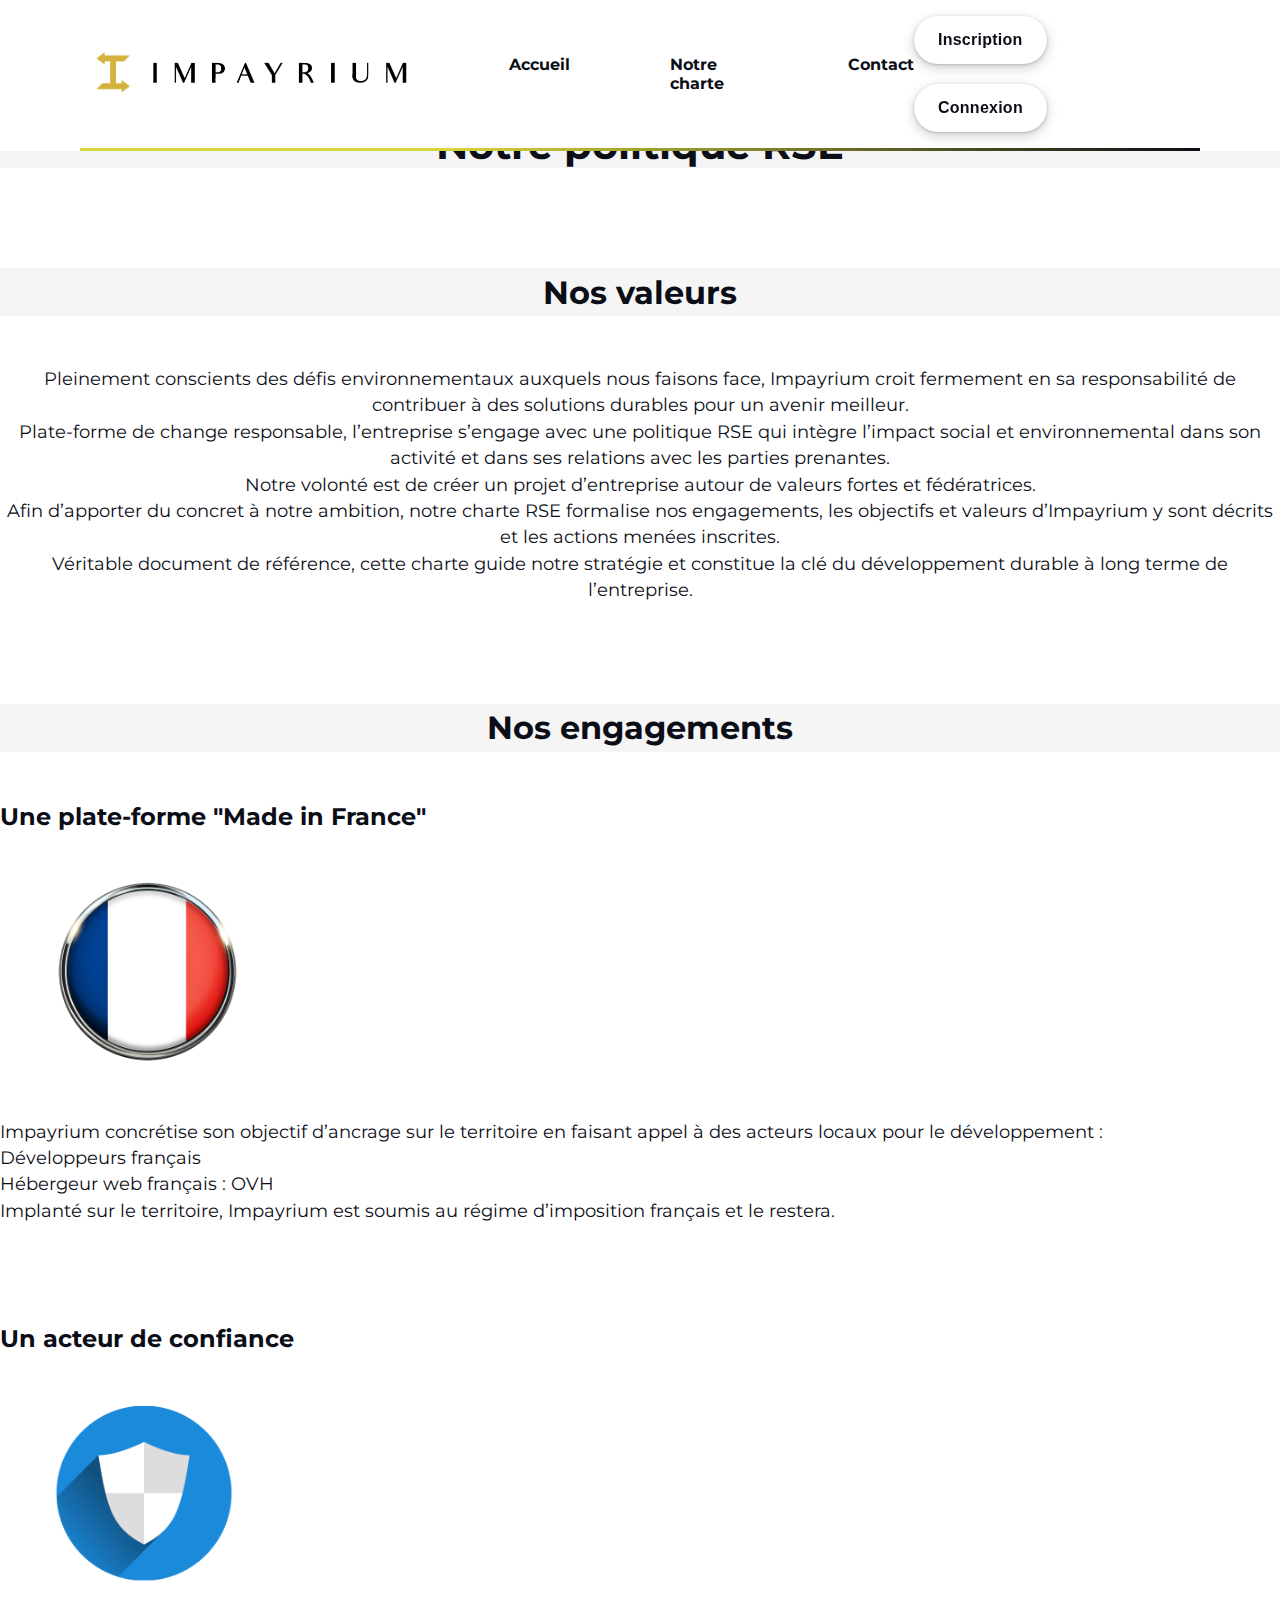
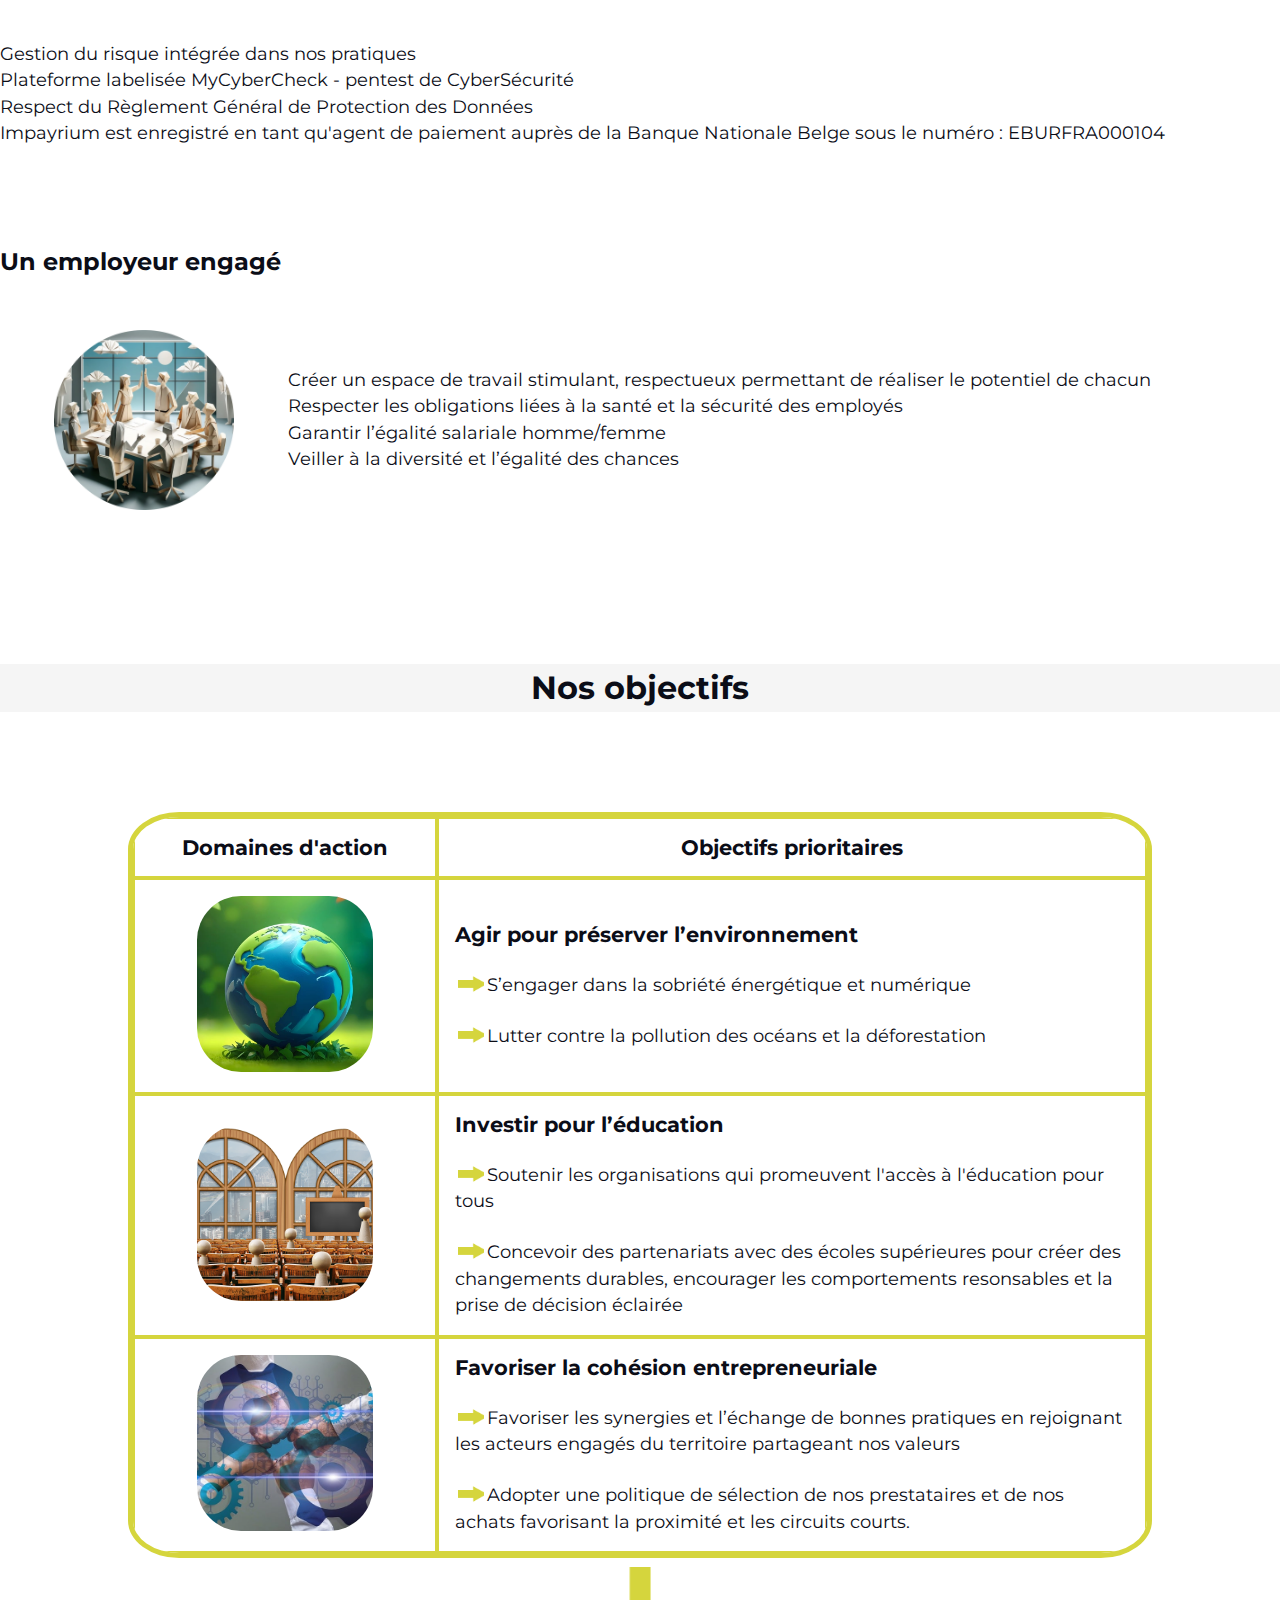
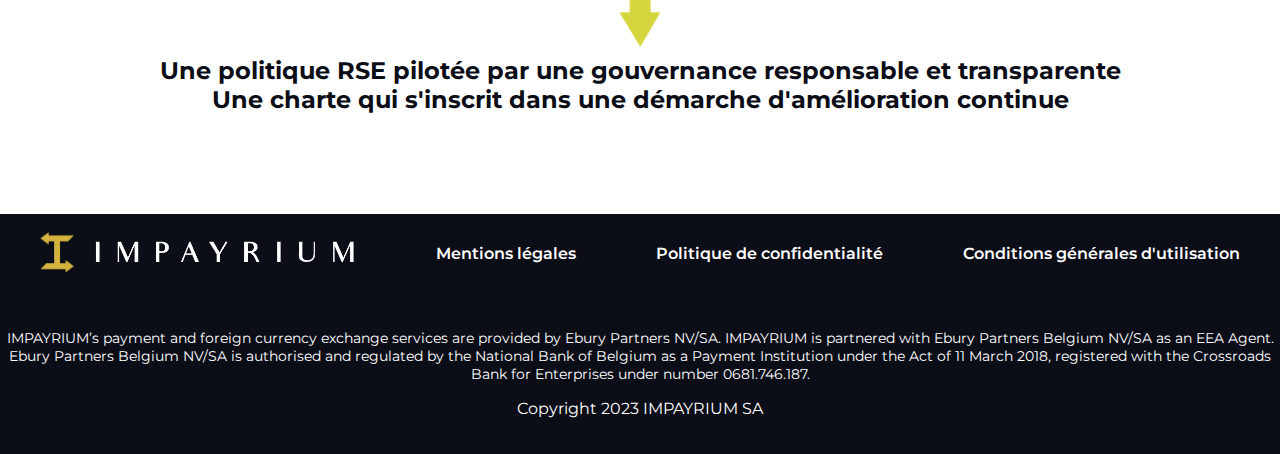
==== charte.html @ b0b0d682 "finalisation charte.html. tests de validité ajoutés sur le formulaire de contact" ====
<!DOCTYPE html>
<html lang="fr">
<head>
    <meta charset="UTF-8">
    <meta name="viewport" content="width=device-width, initial-scale=1.0">
    <title>Charte Impayrium</title>
    <meta name="description" content="Impayrium est une plateforme de transferts internationaux">
    <link rel="preconnect" href="https://fonts.googleapis.com">
    <link rel="preconnect" href="https://fonts.gstatic.com" crossorigin>
    <link href="https://fonts.googleapis.com/css2?family=Montserrat:ital,wght@0,100..900;1,100..900&display=swap" rel="stylesheet">
    <link rel="preconnect" href="https://fonts.googleapis.com">
    <link rel="preconnect" href="https://fonts.gstatic.com" crossorigin>
    <link href="https://fonts.googleapis.com/css2?family=Libre+Bodoni:ital,wght@0,400..700;1,400..700&display=swap" rel="stylesheet">
    <link rel="stylesheet" href="style.css">
    <script src="script.js" defer></script>
    <script src="infos.js" defer></script>
</head>
<body>
    <header id="accueil">
        <nav class="navbar">
            <div class="navbar-container">
                <div class="group-logo">
                    <div>
                        <img class="logo" src="images/logo.png" alt="logo Impayrium">
                    </div>
                    <div>
                        <img class="brand-name" src="images/nameImpayrium.png" alt="Impayrium">
                    </div>
                </div>
                <div class="menu" id="menu">
                    <ul> <!--liste des liens du menu-->
                        <li><a href="index.html#accueil">Accueil</a></li>
                        <li><a href="charte.html">Notre charte</a>
                        <li><a href="index.html#contact">Contact</a>
                    </ul>
                </div>
                <div class="burger" id="burger"> <!-- Menu burger pour les petits écrans -->
                    <span></span>
                    <span></span>
                    <span></span>
                </div>
                <div class="cta row">
                    <div>
                        <a href="index.html#contact" class="btn" id="inscription">Inscription</a>
                    </div>
                    <div>
                        <button type="submit" class="btn" id="connexion">Connexion</button>
                    </div>
                </div>
            </div>
        </nav>
    </header>
    <section id="Politique_RSE">
        <div class="container mt-100">
            <div class="text-center bckg-titres">
                <h1 >Notre politique RSE</h1>
            </div>
            <h2 class="bckg-titres mt-100">Nos valeurs</h2>
            <p class="mt-50 text-center"> Pleinement conscients des défis environnementaux auxquels nous faisons face, Impayrium croit fermement en sa responsabilité de contribuer à des solutions durables pour un avenir meilleur. 
                <br>Plate-forme de change responsable, l’entreprise s’engage avec une politique RSE qui intègre l’impact social et environnemental dans son activité et dans ses relations avec les parties prenantes. 
                <br>Notre volonté est de créer un projet d’entreprise autour de valeurs fortes et fédératrices. 
                <br>Afin d’apporter du concret à notre ambition, notre charte RSE formalise nos engagements, les objectifs et valeurs d’Impayrium y sont décrits et les actions menées inscrites. 
                <br>Véritable document de référence, cette charte guide notre stratégie et constitue la clé du développement durable à long terme de l’entreprise.
                </p>
            <div class="mt-100">
                <h2 class="bckg-titres">Nos engagements</h2>
                <h3 class="mt-50">Une plate-forme "Made in France" </h3>
                <div class="row charte-align">
                    <img src="images/france-1524418_1280.png" alt="Drapeau français dans un cercle argenté" class="drapeau">
                    <p>Impayrium concrétise son objectif d’ancrage sur le territoire en faisant appel à des acteurs locaux pour le développement : <br>Développeurs français <br>Hébergeur web français : OVH
                        <br>Implanté sur le territoire, Impayrium est soumis au régime d’imposition français et le restera.</p>
                </div>
            </div>
            <div class="mt-100">
                <h3>Un acteur de confiance</h3>
                <div class="row charte-align">
                    <img src="images/bouclier.png" alt="Bouclier gris sur fond bleu" class="drapeau">
                    <p>Gestion du risque intégrée dans nos pratiques
                    <br>Plateforme labelisée MyCyberCheck - pentest de CyberSécurité
                    <br>Respect du Règlement Général de Protection des Données
                    <br>Impayrium est enregistré en tant qu'agent de paiement auprès de la Banque Nationale Belge sous le numéro : EBURFRA000104
                    </p>
                </div> 
            </div>
            <div class="mt-100">
                <h3>Un employeur engagé</h3>
                <div class="row charte-align">
                    <img src="images/reunion.png" alt="Un groupe d'employés autour d'une table de réunion" class="drapeau">
                    <p>Créer un espace de travail stimulant, respectueux permettant de réaliser le potentiel de chacun
                        <br>Respecter les obligations liées à la santé et la sécurité des employés 
                        <br>Garantir l’égalité salariale homme/femme
                        <br>Veiller à la diversité et l’égalité des chances
                    </p>
                </div>
            </div>
            <div class="bckg-titres mt-100">
                <h2>Nos objectifs</h2>
            </div>
            <table class="mt-100">
                <thead>
                    <tr>
                        <th class="table-titre">Domaines d'action</th>
                        <th class="table-titre">Objectifs prioritaires</th>
                    </tr>
                </thead>
            <tbody>
                <tr>
                    <th scope="row"><img src="images/terre.png" alt="La terre posée sur un tapis de feuilles dans une forêt" class="img-table"></th>
                    <td>
                        <h4>Agir pour préserver l’environnement</h4>
                        <div class="mt-25">
                            <img src="images/fleche-tableau.png" alt="flêche jaune indiquant la droite" class="fleche-tableau">
                            <p>S’engager dans la sobriété énergétique et numérique</p>
                        </div>
                        <div class="mt-25">
                            <img src="images/fleche-tableau.png" alt="flêche jaune indiquant la droite" class="fleche-tableau">
                            <p>Lutter contre la pollution des océans et la déforestation</p>
                        </div>
                    </td>
                </tr>
                <tr>
                    <th scope="row"><img src="images/lecture-2044591_640.png" alt="Une salle de classe vintage avec des pions d'échec" class="img-table"></th>
                    <td>
                        <h4>Investir pour l’éducation</h4>
                        <div class="mt-25">
                            <img src="images/fleche-tableau.png" alt="flêche jaune indiquant la droite" class="fleche-tableau">
                            <p> Soutenir les organisations qui promeuvent l'accès à l'éducation pour tous</p>
                        </div>
                        <div class="mt-25">
                            <img src="images/fleche-tableau.png" alt="flêche jaune indiquant la droite" class="fleche-tableau">
                            <p> Concevoir des partenariats avec des écoles supérieures pour créer des changements durables, 
                            encourager les comportements resonsables et la prise de décision éclairée</p>
                        </div>
                    </td>
                </tr>
                <tr>
                    <th scope="row"><img src="images/team-6580137_640.png" alt="4 poings fermés qui se réunissent au centre" class="img-table"></th>
                    <td>
                        <h4>Favoriser la cohésion entrepreneuriale</h4>
                        <div class="mt-25">
                            <img src="images/fleche-tableau.png" alt="flêche jaune indiquant la droite" class="fleche-tableau">
                            <p>Favoriser les synergies et l’échange 
                                de bonnes pratiques en
                                rejoignant les acteurs engagés du 
                                territoire partageant nos valeurs</p>
                        </div>
                        <div class="mt-25">
                            <img src="images/fleche-tableau.png" alt="flêche jaune indiquant la droite" class="fleche-tableau">
                            <p>Adopter une politique de sélection de 
                            nos prestataires et de nos
                            achats favorisant la proximité et les 
                            circuits courts.</p>
                        </div>
                    </td>
                </tr>
            </table>
            <div class="row container mt-25">
                <img src="images/fleche-tableau.png" alt="flêche jaune indiquant le bas" class="fleche-bas">
            </div>
            <div class="text-center mt-25">
                <h3>
                    Une politique RSE pilotée par une gouvernance responsable et transparente
                </h3>
                <h3>
                    Une charte qui s'inscrit dans une démarche d'amélioration continue
                </h3>
            </div>
        </div>
    </section>
    <footer>
        <div class="text-center row bckg-footer color-text mt-100">
            <div class="footer row container">
                <div class="group-logo">
                    <div>
                        <img class="logo" src="images/logo.png" alt="logo Impayrium">
                    </div>
                    <div>
                        <img class="brand-name" src="images/impayrium.png" alt="Impayrium">
                    </div>
                </div>
                <div class="mentions row">
                    <ul>
                        <li><a href="images/Mentions-legales.pdf" target="_blank">Mentions légales</a></li>
                        <li><a href="images/Politique-de-confidentialite.pdf" target="_blank">Politique de confidentialité</a></li>
                        <li><a href="images/CGU-Impayrium.pdf" target="_blank">Conditions générales d'utilisation</a></li>
                    </ul>
                </div>
            </div>
            <div class="disclaimer row">
                IMPAYRIUM’s payment and foreign currency exchange services are provided by Ebury Partners NV/SA. IMPAYRIUM is partnered with Ebury Partners Belgium NV/SA as an EEA Agent. Ebury Partners Belgium NV/SA is authorised and regulated by the National Bank of Belgium as a Payment Institution under the Act of 11 March 2018, registered with the Crossroads Bank for Enterprises under number 0681.746.187.
            </div>
            <div class="copyright container">
                Copyright 2023 IMPAYRIUM SA
            </div>
        </div>
    </footer>
    





</body>
</html>
---- style.css ----
/* Réinitialiser les marges et les paddings */
* {
    padding: 0;
    margin: 0;
    box-sizing: border-box;
}
body{
    font-family:"Montserrat", sans-serif;/*police utilisée*/
    color:#0B0D17;/*couleur de base du texte*/
}
:root{
    --color-success:#2ecc71;
    --color-error:#e73c3c;
}
.menu{
    display: flex;
}
.container{
    max-width: 1440px;/*la class container ne dépassera pas 1440px si on agrandit l'écran*/
    margin: 0 auto;/*les éléments restent centrés*/
}
.text-center{
    text-align: center;/*toutes les class text-center sont centrées*/
}
.row{
    display: flex;/*déclare display  flex sur tous les .row*//*active le modèle de boîte flexible (flexbox), qui permet de disposer les éléments enfants d'un conteneur de manière flexible et réactive.*/
    flex-wrap: wrap;/*permet de faire descendre un élément si tous les éléments représentent plus de 100% de la taille de l'écran*/
}
/*on empêche le header de chevaucher les titres*/
section{
    padding-top: 20px;
}
/*on définit l'espace occupé par chaque colonne*/

.col-25{
    width:25%;
}    
.col-33{
    width:33%;
}
.col-50{
    width: 50%;
}
.col-100{
    width:100%;
}
/*les marges*/
.mt-100{/*crée une marge de 100 pixels en haut*/
    margin-top: 100px;
}
.mt-75{
    margin-top: 75px;
}
.mt-50{/*crée une marge en haut de 50 pixels"*/
    margin-top: 50px;
}
.mt-25{
    margin-top: 25px;
}
/*les couleurs*/
.color-gold{
    color: #D5D53D;
}
/*on définit taille des titres*/
h1{
    font-size: 2.5rem;
}
h2{
    font-size: 2rem;/*on utilise rem plutôt que px pour le responsive*/
}
/*on définit taille et couleur des titres*/
h3{
    font-size: 1.5rem;
}
h4{
    font-size: 1.3rem;
}
p{
    line-height: 1.5;
    font-size: 1.1rem;
}
.bckg-titres{
    width:100%;
    height:3rem;
    background-color: whitesmoke;
    display: flex;
    align-items: center;
    justify-content: center;
}
/* Style de base pour l'en-tête */

/* La barre de navigation */
.navbar {
    background-color: white;
    align-items: center;
    width: 100%;
    height: auto;
    min-height: 4.5rem;
    padding-left: 5rem;
    padding-right: 5rem;
    display: flex;
    position: fixed;
    margin-right: auto;
    margin-left:auto;
    z-index: 1000;/*la navbar se place au dessus des autres éléments, les liens sont toujours clicquables*/
}
.navbar-container{
    padding:1rem;
    justify-content: space-between;
    align-items: center;
    width: 1440px;
    max-width: 90rem;
    height: 100%;
    margin-left: auto;
    margin-right: auto;
    display: flex;
    border-bottom:3px solid;
    border-image: linear-gradient(to right, #D5D53D 33%,#0B0D17) 1;
}
.logo{
    height:40px;
    object-fit: cover;
    margin-right: 20px;
}
.brand-name{
    height:25px;
    object-fit: cover;
}
.group-logo{
    display: flex;
    align-items: center;
}
/* Style du menu */
.menu ul {
    list-style: none;
    display: flex;
}
/* Espacement des liens du menu */
.menu ul li {
    margin-left: 100px;
}
/* Style des liens */
.menu ul li a {
    text-decoration: none;/*retire le surlignage des liens*/
    color:#0B0D17;
    font-weight: bold;
}
.cta{
    gap:20px;
}
/*style des boutons*/
.btn{
    text-decoration: none;
    align-items: center;
    appearance: none;
    background-color: #fff;
    border-radius: 24px;
    border-style: none;
    box-shadow: rgba(0, 0, 0, .2) 0 3px 5px -1px,rgba(0, 0, 0, .14) 0 6px 10px 0,rgba(0, 0, 0, .12) 0 1px 18px 0;
    box-sizing: border-box;
    color: #0B0D17;
    cursor: pointer;
    display: inline-flex;
    fill: currentcolor;
    font-family: "Google Sans",Roboto,Arial,sans-serif;
    font-size: 16px;
    font-weight: 600;
    height: 48px;
    justify-content: center;
    letter-spacing: .25px;
    line-height: normal;
    max-width: 100%;
    overflow: visible;
    padding: 2px 24px;
    position: relative;
    text-align: center;
    text-transform: none;
    transition: box-shadow 280ms cubic-bezier(.4, 0, .2, 1),opacity 15ms linear 30ms,transform 270ms cubic-bezier(0, 0, .2, 1) 0ms;
    user-select: none;
    -webkit-user-select: none;
    touch-action: manipulation;
    width: auto;
    will-change: transform,opacity;
    z-index: 0;
}

.btn:hover {
  background: #F6F9FE;
  color: #0B0D17;
}

.btn:active {
  box-shadow: 0 4px 4px 0 rgb(60 64 67 / 30%), 0 8px 12px 6px rgb(60 64 67 / 15%);
  outline: none;
}

.btn:focus {
  outline: none;
  border: 2px solid #0B0D17;
}

.btn:not(:disabled) {
  box-shadow: rgba(60, 64, 67, .3) 0 1px 3px 0, rgba(60, 64, 67, .15) 0 4px 8px 3px;
}

.btn:not(:disabled):hover {
  box-shadow: rgba(60, 64, 67, .3) 0 2px 3px 0, rgba(60, 64, 67, .15) 0 6px 10px 4px;
}

.btn:not(:disabled):focus {
  box-shadow: rgba(60, 64, 67, .3) 0 1px 3px 0, rgba(60, 64, 67, .15) 0 4px 8px 3px;
}

.btn:not(:disabled):active {
  box-shadow: rgba(60, 64, 67, .3) 0 4px 4px 0, rgba(60, 64, 67, .15) 0 8px 12px 6px;
}

.btn:disabled {
  box-shadow: rgba(60, 64, 67, .3) 0 1px 3px 0, rgba(60, 64, 67, .15) 0 4px 8px 3px;
}
/* Style du menu burger (caché par défaut) */
.burger {
    display: none;/*cache le menu burger*/
    flex-direction: column;
    cursor: pointer;
}
.burger span {
    width: 25px;
    height: 3px;
    background-color: white;
    margin: 4px;
}

.background-arrow {
    object-fit: cover;
    width: 60%;
    height:500px;
    float: right;
    margin-top: 10em;
}
.text-banner{
    margin-top: 150px;
    align-items: center;
    margin-left: 50px;
    width:500px;
}
#banner h1 a{
    text-decoration: none;
    color:#0B0D17;
    transition: opacity 0.2s ease;/*on applique un transition pour l'effet visuel qui suit*/
}
#banner h1 a:hover{
    opacity:0.6;
}
.taille-text-accueil{
    font-size: 25px;
}
.flags{
    overflow: hidden;
    border-bottom: 3px solid;
    border-image: linear-gradient(to right, #D5D53D 33%,#0B0D17) 1;
}
.float-startLeft {
    float: left !important;
}
.float-startRight {
    float: Right !important;
}
@keyframes infiniteScrollHi-Lo {
    from {transform: translateX(0) }
    to {transform: translateX(calc(0px - 50% - 30px));}
  }
@keyframes infiniteScrollMed{
    from {transform: translateX(0) }
    to {transform: translateX(calc(0px + 50% + 30px));}
}
.horizontal-scrolling-itemsHi-Lo {
    display: flex;
    gap: 60px;
    animation-name: infiniteScrollHi-Lo;
    animation-duration: 75s;
    animation-iteration-count: infinite;
    animation-timing-function: linear;
    padding: 10px 0!important;
}
.horizontal-scrolling-itemsMed {
    display: flex;
    gap: 60px;
    animation-name: infiniteScrollMed;
    animation-duration: 75s;
    animation-iteration-count: infinite;
    animation-timing-function: linear;
    padding: 10px 0!important;
}
.horizontal-scrolling-items__group {
    display: flex;
    width: 1440px;
    gap: 50px; 
  }
.horizontal-scrolling-items__group__item {
    background-size: cover;
    width: 70px;
    height: 21px;
  }
.item_1 {
    background-image: url("/images/ARS.png");
} 
.item_2 {
    background-image: url("/images/AUD.png");
}
.item_3 {
    background-image: url("/images/BRL.png");
}
.item_4 {
    background-image: url("/images/EGP.png");
}
.item_5 {
    background-image: url("/images/EUR.png");
}
.item_6 {
    background-image: url("/images/ZAR.png");
} 
.item_7 {
    background-image: url("/images/VND.png");
} 
.item_8 {
    background-image: url("/images/INR.png");
}
.item_9 {
    background-image: url("/images/MUR.png");
}
.item_10 {
    background-image: url("/images/SEK.png");
}
.item_11 {
    background-image: url("/images/JPY.png");
}
.item_12 {
    background-image: url("/images/KES.png");
}
.item_13 {
    background-image: url("/images/TWD.png");
}
.item_14 {
    background-image: url("/images/TRY.png");
}
.item_15 {
    background-image: url("/images/USD.png");
} 
.item_16 {
    background-image: url("/images/PLN.png");
}
.item_17 {
    background-image: url("/images/LBP.png");
}
.item_18 {
    background-image: url("/images/NZD.png");
}
.item_19 {
    background-image: url("/images/UYU.png");
}
.item_20 {
    background-image: url("/images/JOD.png");
} 
.item_21 {
    background-image: url("/images/NGN.png");
} 
.item_22 {
    background-image: url("/images/SGD.png");
}
.item_23 {
    background-image: url("/images/KHR.png");
}
.item_24 {
    background-image: url("/images/JMD.png");
}
.item_25 {
    background-image: url("/images/LBP.png");
}
.item_26 {
    background-image: url("/images/MGA.png");
}
.item_27 {
    background-image: url("/images/GHS.png");
}
.item_28 {
    background-image: url("/images/GBP.png");
}
.item_29 {
    background-image: url("/images/CAD.png");
}
.item_30 {
    background-image: url("/images/AOA.png");
}
.item_31 {
    background-image: url("/images/PGK.png");
}
.item_32 {
    background-image: url("/images/RON.png");
}
.item_33 {
    background-image: url("/images/TZS.png");
}
.item_34 {
    background-image: url("/images/ILS.png");
}
.item_35 {
    background-image: url("/images/LKR.png");
}
.item_36 {
    background-image: url("/images/MXN.png");
}
.item_37 {
    background-image: url("/images/MAD.png");
}
.item_38 {
    background-image: url("/images/DKK.png");
}
.item_39 {
    background-image: url("/images/THB.png");
}
.item_40 {
    background-image: url("/images/COP.png");
}
.item_41 {
    background-image: url("/images/BWP.png");
}
.item_42 {
    background-image: url("/images/BGN.png");
}
.visuallyhidden {
    position: absolute;
    z-index: -1;
    right: 0;
    opacity: 0;
    
  }
  .card-carousel {
    --card-width: 80%;
    --card-max-width: 250px;
    --card-height: 350px;
    --carousel-min-width: 600px;
    z-index: 1;
    position: relative;
    margin-left:27em;
    margin-top: -25em;
    width: 1200px;
    height: var(--card-height);
    min-width: var(--carousel-min-width);
    transition: filter .3s ease;
  }
  
  @media screen and (max-width: 640px) {
    .card-carousel {
      margin-left: calc((100vw - var(--carousel-min-width) - 40px) / 2)
    }
  }
  
  .card-carousel.smooth-return {
    transition: all .2s ease;
  }
  
  .card-carousel .card {
    background: whitesmoke;
    width: var(--card-width);
    max-width: var(--card-max-width);
    text-align: center;
    padding: 1em;
    min-width: 250px;
    height: var(--card-height);
    position: absolute;
    margin: 0 auto;
    color: #0B0D17;
    transition: inherit;
    -webkit-box-shadow: 0px 5px 5px 0px #D5D53D;
    -moz-box-shadow: 0px 5px 5px 0px #D5D53D;
    box-shadow: 0px 5px 5px 0px #D5D53D;
    border-radius: 1em;
    filter: brightness(.9);
    display: flex;
    flex-direction: column;
    align-items: center;
    justify-content: center;
  }
  .card-carousel h3 a{
    text-decoration: none;
    color:#0B0D17;
    transition: opacity 0.2s ease;
  }
  .card-carousel h3 a:hover{
    opacity: 0.6;
  }
  .card.highlight {
    filter: brightness(1)
  }
  .card:nth-of-type(1) .image-container {
    background-image: url("images/pexels-savvas-stavrinos-270619-814544.png");
  }
  .card:nth-of-type(2) .image-container {
    background-image: url("images/pexels-kwaku-griffin-14554004.png");
  }
  .card:nth-of-type(3) .image-container {
    background-image: url("images/pexels-theshantanukr-16564254.png");
  }
  .card:nth-of-type(4) .image-container {
    background-image: url("images/pexels-debraj-6534325.png");
  }
  .card:nth-of-type(5) .image-container {
    background-image: url("images/pexels-bentonphotocinema-1095602.png");
  }
  .image-container {
    width: 10em;
    height: 10em;
    position: relative;
    background-size: cover;
    background-position: center;
    margin-bottom: 2em;
    border-radius: 100%;
    padding: 1em;
    -webkit-box-shadow: inset 0px 0px 17px 0px #D5D53D;
    -moz-box-shadow: inset 0px 0px 17px 0px #D5D53D;
    box-shadow: inset 0px 0px 17px 0px #D5D53D;
    
  }
  
  .image-container::after {
    content: "";
    display: block;
    width: 120%;
    height: 120%;
    border: solid 3px #D5D53D;
    border-radius: 100%;
    position: absolute;
    top: calc(-10% - 3px);
    left: calc(-10% - 3px);
  }
.img-apropos{
    width:400px;
    height:400px;
    object-fit: cover;
    border-radius: 50%;
    box-shadow: white -5px 5px, #D5D53D -10px 10px, #D5D53D -15px 15px;
}
.mp-apropos{
    display: flex;
    flex-direction: column;
    justify-content: space-around;
    font-size: 1.5em;
    font-weight: bold;
   /* color:white;*/
}
  
.bloc-ong{
    align-items: center;
    width:100%;
    justify-content: space-between;
}
.img-ong{
    border-radius: 3em;
    box-shadow: white -5px 5px, #D5D53D -10px 10px, #D5D53D -15px 15px;
}
.bloc-text-ong{
    width: 600px;
    height: 400px;
    overflow-y: scroll;
    scrollbar-color: #D5D53D #0B0D17;
  /*  scrollbar-width: thin;*/
    background-color: whitesmoke;
    text-align: left;
}

.container-infos{
    margin-left: auto;
    margin-right: auto;
    height:30em;
    width:75em;
    border-radius: 30px;
    background-color:#0B0D17;
    box-shadow: white -5px 5px, hsl(60, 64%, 54%) -10px 10px, #D5D53D -15px 15px;
   /* border:2px solid;*/
   /* border-image: linear-gradient(to right, #D5D53D 33%,#0B0D17) 1*/
}
.align-infos{
    justify-content: space-between;
    height:30em;
}
.titres-infos{
    color:white;
}
.menu-infos{
    float: left;
    margin-top: 2em;
}
.btn-infos{
    display: flex;
    justify-content: center;
    align-items: center;
    width:5em;
    height:2em;
    background-color:#0B0D17;
    border-radius: 15px;
    box-shadow: 1px 1px 0px #D5D53D;
    border: none;
    margin-right: 1em;
    color:white;/*couleur de la police*/
    font-size: 1.5em; /* Taille de la police */
    cursor: pointer;/*déclenche l'effet au passage de la souris*/
    transition: opacity 0.2s ease;/*on applique un transition pour l'effet visuel qui suit*/
    transition:transform 0.1s ease ;
}
.btn-infos:hover{
    opacity: 0.7;
}
.btn-infos:active {
    transform: scale(0.95);
}
.brightness-btn{
    color :grey;
    width:4.5em;

}
ul{
    list-style-position: inside; /* Les points seront à l'intérieur des éléments de liste */
}
.bloc-img-infos{
    width:30em;
    margin-top: auto;
    margin-bottom: auto;
    margin-left:1em;
}

.img-infos-style{
    height:20em;
    border-radius: 2em;
    background-size: cover; /* ou cover selon vos besoins */
    background-position: center;
    background-repeat: no-repeat;
    width: 25em; /* ou la largeur souhaitée */
    height: 20em; /* ou la hauteur souhaitée */
}
.img-infos-cours {
    background-image: url("images/pexels-savvas-stavrinos-270619-814544.png");
}
.img-infos-securite {
    background-image: url("images/pexels-theshantanukr-16564254.png");
}
.img-infos-tarifs {
    background-image: url("images/pexels-debraj-6534325.png");
}
.img-infos-time {
    background-image: url("images/pexels-bentonphotocinema-1095602.png");
}
.text-infos{
    width:600px;
    padding:5%;
}
.text-infos-style{
    text-align:left;
}
.bckg-contact{
    background-image: linear-gradient(to bottom right, whitesmoke 50%,#D5D53D);
    width: 100%;
    height:50em;
    display: flex;
    flex-direction: column;
    align-items: center;
}
.container-contact{
    margin-left: auto;
    margin-right: auto;
    background-color: #0B0D17;
    height: 35em;
    width: 50em;
    display: flex;
    justify-content: center;
    align-items: flex-start;
    border-radius: 2em;
}
.form-grid{
    display: grid;
    grid-template-columns: 20em 20em;/*on crée deux colonnes qui vont occuper chacune la moitié du container*/
    grid-template-rows:40px 40px 40px;/*on définit la hauteur des lignes*/
    gap:100px;/*on espace les éléments de la grille*/
}
/*on définit la place du label par rapport au champs*/
.mp-label{
    display: flex;
    flex-direction: column;/*on place la label au dessus du champs*/
    align-items: flex-start;/*on aligne le label et le champs sur la gauche du conteneur*/
}
label{
    font-size: 20px;
    color: white;
}
.obligatoire{
    color:#D5D53D;
}
/*on place les éléments dans la grille*/
.box-nom{
    grid-column: 1/2;
}
.box-prenom{
    grid-column: 2/3;
}
.box-tel{
    grid-column: 1/2;
    grid-row: 2;
}
.box-mail{
    grid-column: 2/3;
    grid-row: 2;
}
.box-raison{
    grid-column: 1/3;
    grid-row: 3;
}
input{
    background-color: transparent;
    border:none;
    border-bottom: 3px solid;
    border-color:#D5D53D;
    color:white;
    font-size: 20px;
    width:100%;
}
.btn-contact{
    width:135px;
    height:45px;
    background-color:#0B0D17;
    border: 2px solid;
    border-color:#D5D53D;
    border-radius: 25px;
    color:#D5D53D;/*couleur de la police*/
    font-weight: bold;
    padding: 0.5em 1em;/*padding en hauteur et en largeur*/
    font-size: 16px; /* Taille de la police */
    cursor: pointer;/*déclenche l'effet au passage de la souris*/
    transition: opacity 0.2s ease;/*on applique un transition pour l'effet visuel qui suit*/
    transition: transform 0.1s ease;
}
/*le bouton s'assombrit quand on passe la souris dessus*/
.btn-contact:hover{
    opacity: 0.7;
}
.btn-contact:active {
    transform: scale(0.95);
}
.mp-bouton{
    margin-top: 8em;
    display:flex;
    justify-content:center;
}
.form-control{
    color : white
}
.form-control small{
    visibility: hidden;
    margin-top: 5px;
}
.form-control.error input{
    border-color: #e73c3c;
}
.form-control.error small{
    border-color: #e73c3c;
    visibility: visible;
}
.bckg-footer{
    width:100%;
    height:15rem;
    background: #0B0D17;
}
.color-text, footer ul li a{
    color:white;
}
.disclaimer{
    font-size: 14px;
    align-items: last baseline;
}
footer{
    align-items: center;
}
.mentions{
    align-items: center;
    font-weight: 600;
}
.footer ul{
    list-style: none;
    display: flex;
}
.footer ul li{
    margin-left: 5rem;
}
.footer ul li a{
    text-decoration: none;
}
.copyright{
    margin-top: 1rem;
}
.drapeau{
    height:18rem;
    width: 18rem;
    float:left;
}
.charte-align{
    align-items: center;
}
.img-table{
    width:11rem;
    height:11rem;
    object-fit: cover;
    border-radius: 25%;
}
table {
    table-layout: fixed;
    width: 80%;
    border-collapse: separate;
    border: 5px solid #D5D53D;
    border-radius: 5%;
    border-spacing: 0;
    overflow: hidden;
    margin-left: auto;
    margin-right: auto;

  }
  thead th:nth-child(1) {
    width: 30%;
  }
  
  thead th:nth-child(2) {
    width: 70%;
  }
  th, td{
    padding:1rem;
    border: 2px solid #D5D53D;
  }
  .fleche-tableau{
    height:1.5rem;
    width:2rem;
    object-fit: cover;
    float:left;
    padding:3px;
  }
  .fleche-bas{
    height:3rem;
    width:5rem;
    transform: rotate(90deg);
    margin-left: auto;
    margin-right: auto;
  }
.table-titre{
    font-size: 1.3rem;
}
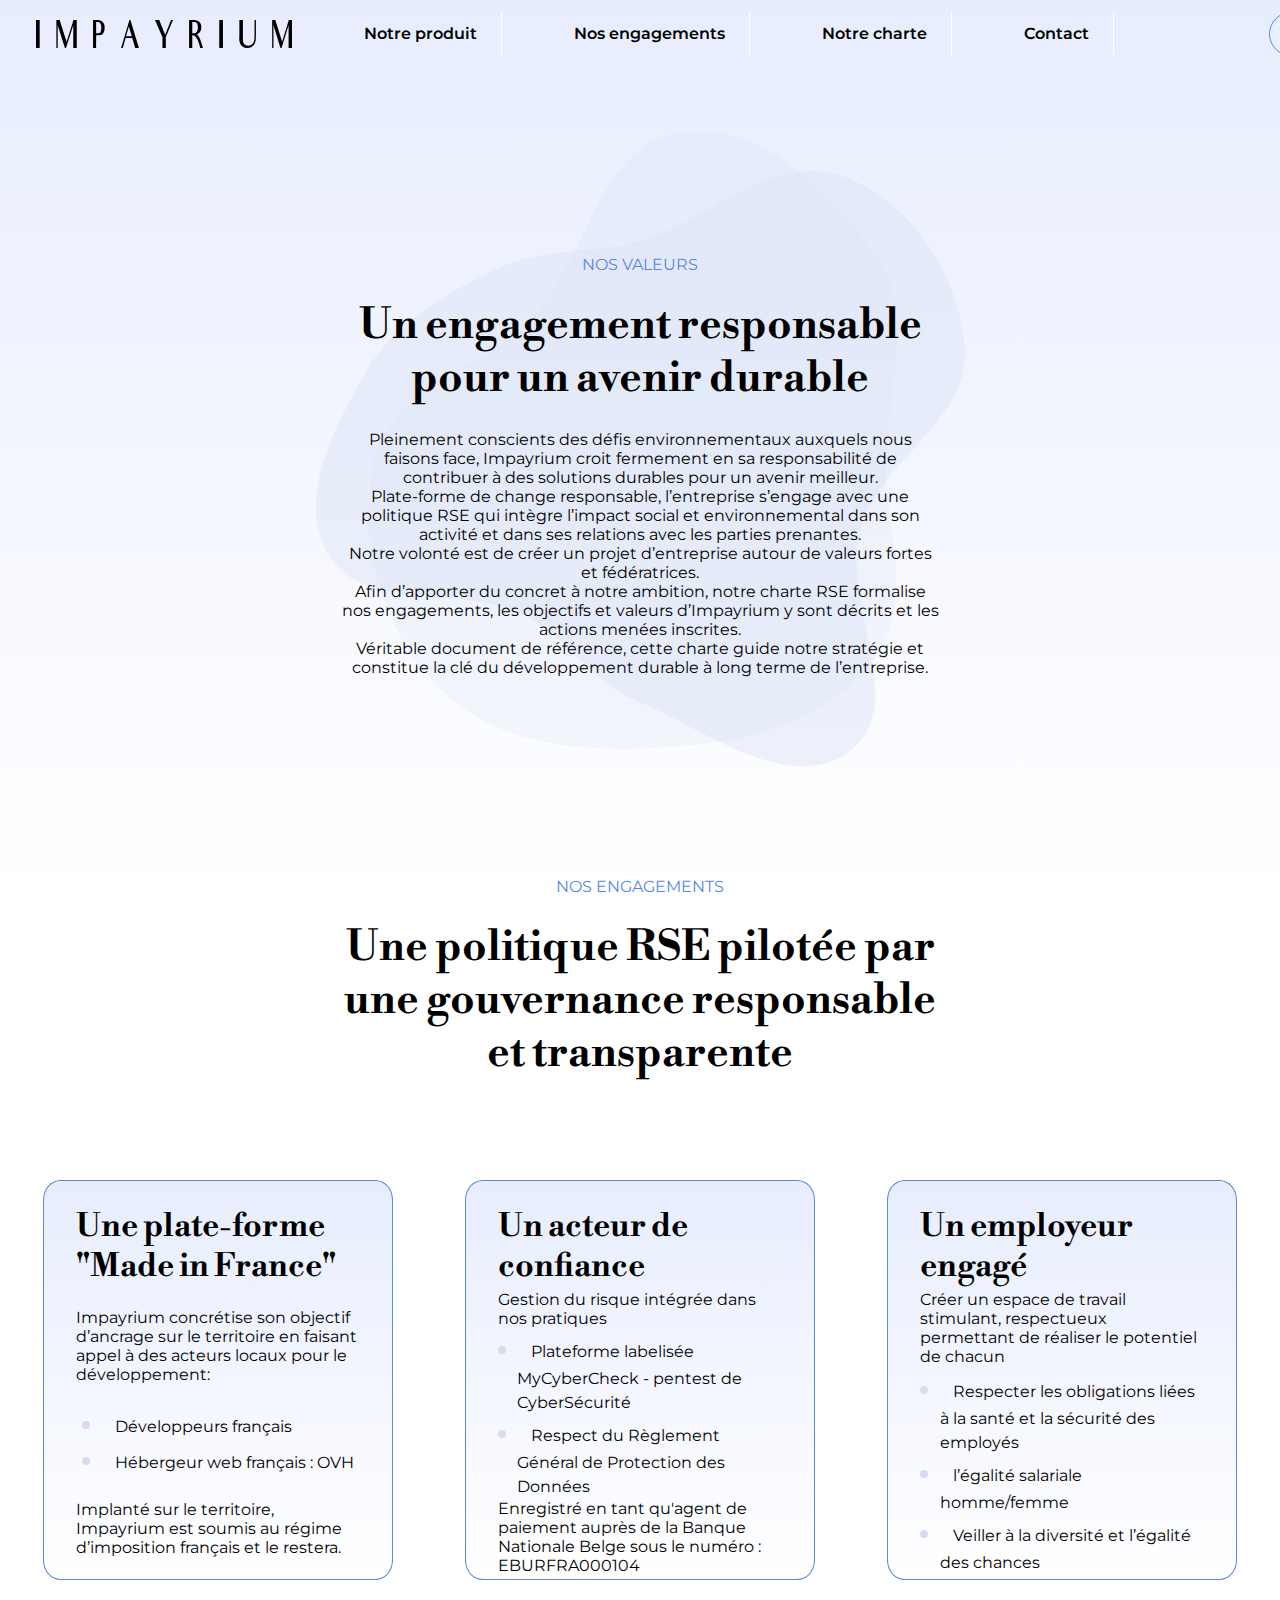
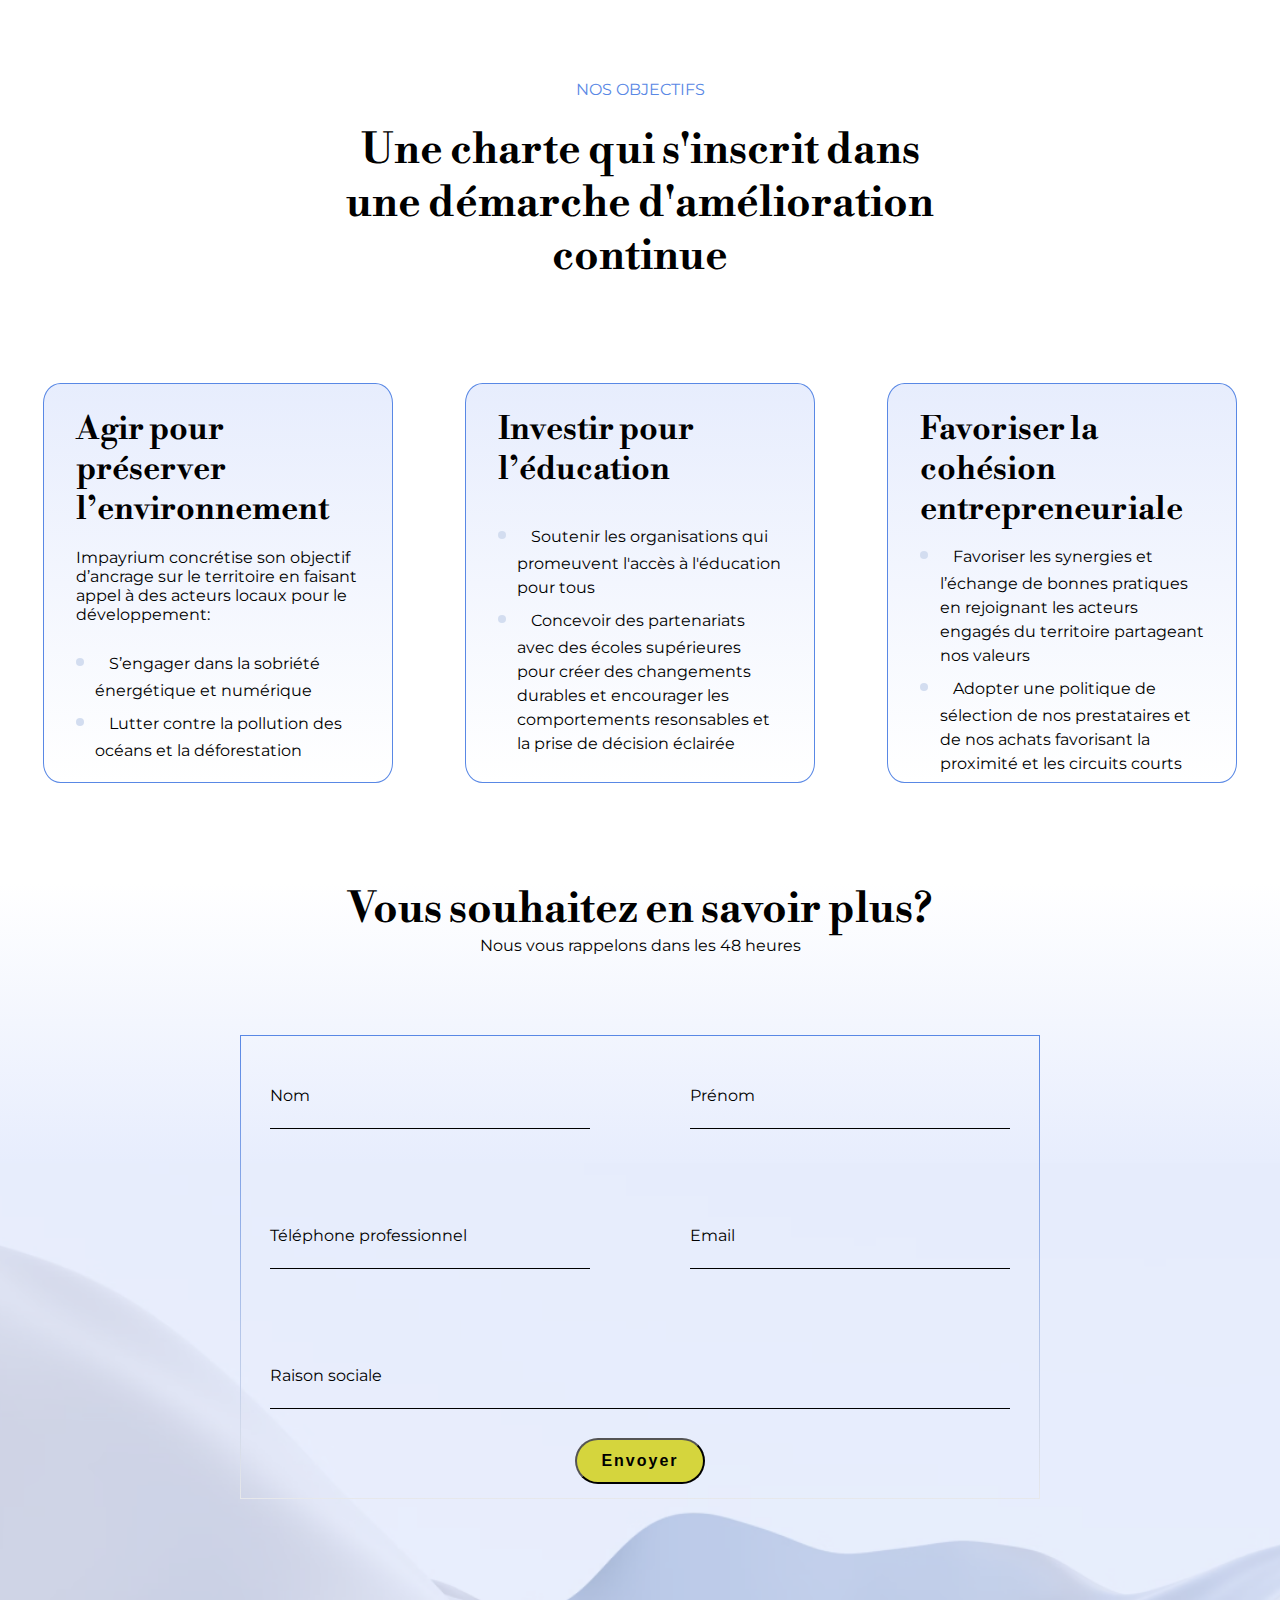
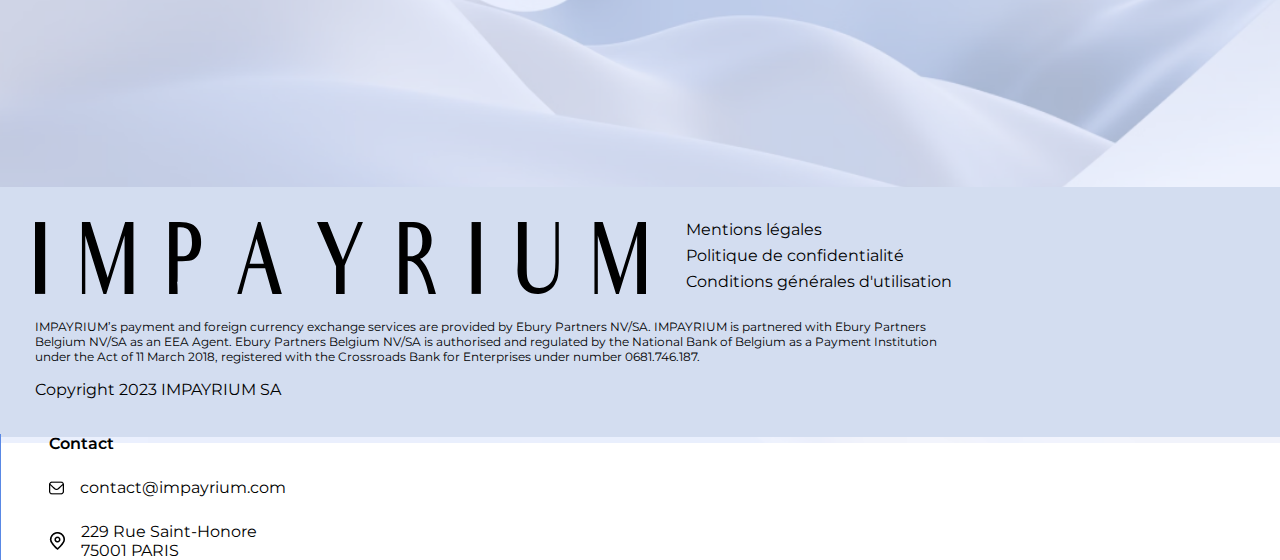
==== commit 5edef8fa: "supression toutes les pages inutiles, nouveau site" ====
--- a/charte.html
+++ b/charte.html
@@ -12,193 +12,214 @@
     <link rel="preconnect" href="https://fonts.gstatic.com" crossorigin>
     <link href="https://fonts.googleapis.com/css2?family=Libre+Bodoni:ital,wght@0,400..700;1,400..700&display=swap" rel="stylesheet">
     <link rel="stylesheet" href="style.css">
-    <script src="script.js" defer></script>
-    <script src="infos.js" defer></script>
 </head>
 <body>
     <header id="accueil">
-        <nav class="navbar">
-            <div class="navbar-container">
-                <div class="group-logo">
+        <div class="background-valeurs container">
+            <nav class="container">
+                <div class="navbar-container">
+                    <div class="group-logo">
+                        <img class="logo" src="images/Vector.svg" alt="logo Impayrium">
+                        <img class="logo" src="images/Vector-1.svg" alt="logo Impayrium">
+                        <img class="logo" src="images/Vector-2.svg" alt="logo Impayrium">
+                        <img class="logo" src="images/Vector-3.svg" alt="logo Impayrium">
+                        <img class="logo" src="images/Vector-4.svg" alt="logo Impayrium">
+                        <img class="logo" src="images/Vector-5.svg" alt="logo Impayrium">
+                        <img class="logo" src="images/Vector-6.svg" alt="logo Impayrium">
+                        <img class="logo" src="images/Vector-7.svg" alt="logo Impayrium">
+                        <img class="logo" src="images/Vector-8.svg" alt="logo Impayrium">
+                        <ul>
+                            <li><a href="index.html#produit" class="btn cta">Notre produit</a></li>
+                            <li><a href="index.html#engagements" class="btn cta">Nos engagements</a></li>
+                            <li><a href="charte.html" class="btn cta">Notre charte</a></li>
+                            <li><a href="#contact" class="btn cta">Contact</a></li>
+                        </ul>
+                    </div>
                     <div>
-                        <img class="logo" src="images/logo.png" alt="logo Impayrium">
-                    </div>
-                    <div>
-                        <img class="brand-name" src="images/nameImpayrium.png" alt="Impayrium">
-                    </div>
-                </div>
-                <div class="menu" id="menu">
-                    <ul> <!--liste des liens du menu-->
-                        <li><a href="index.html#accueil">Accueil</a></li>
-                        <li><a href="charte.html">Notre charte</a>
-                        <li><a href="index.html#contact">Contact</a>
-                    </ul>
-                </div>
-                <div class="burger" id="burger"> <!-- Menu burger pour les petits écrans -->
-                    <span></span>
-                    <span></span>
-                    <span></span>
-                </div>
-                <div class="cta row">
-                    <div>
-                        <a href="index.html#contact" class="btn" id="inscription">Inscription</a>
-                    </div>
-                    <div>
-                        <button type="submit" class="btn" id="connexion">Connexion</button>
-                    </div>
-                </div>
-            </div>
-        </nav>
+                        <button type="submit" class="btn-connexion" id="connexion">Connexion</button>
+                    </div>
+                </div>
+            </nav>
+        </div>
     </header>
-    <section id="Politique_RSE">
-        <div class="container mt-100">
-            <div class="text-center bckg-titres">
-                <h1 >Notre politique RSE</h1>
-            </div>
-            <h2 class="bckg-titres mt-100">Nos valeurs</h2>
-            <p class="mt-50 text-center"> Pleinement conscients des défis environnementaux auxquels nous faisons face, Impayrium croit fermement en sa responsabilité de contribuer à des solutions durables pour un avenir meilleur. 
-                <br>Plate-forme de change responsable, l’entreprise s’engage avec une politique RSE qui intègre l’impact social et environnemental dans son activité et dans ses relations avec les parties prenantes. 
-                <br>Notre volonté est de créer un projet d’entreprise autour de valeurs fortes et fédératrices. 
-                <br>Afin d’apporter du concret à notre ambition, notre charte RSE formalise nos engagements, les objectifs et valeurs d’Impayrium y sont décrits et les actions menées inscrites. 
-                <br>Véritable document de référence, cette charte guide notre stratégie et constitue la clé du développement durable à long terme de l’entreprise.
-                </p>
-            <div class="mt-100">
-                <h2 class="bckg-titres">Nos engagements</h2>
-                <h3 class="mt-50">Une plate-forme "Made in France" </h3>
-                <div class="row charte-align">
-                    <img src="images/france-1524418_1280.png" alt="Drapeau français dans un cercle argenté" class="drapeau">
-                    <p>Impayrium concrétise son objectif d’ancrage sur le territoire en faisant appel à des acteurs locaux pour le développement : <br>Développeurs français <br>Hébergeur web français : OVH
-                        <br>Implanté sur le territoire, Impayrium est soumis au régime d’imposition français et le restera.</p>
-                </div>
-            </div>
-            <div class="mt-100">
-                <h3>Un acteur de confiance</h3>
-                <div class="row charte-align">
-                    <img src="images/bouclier.png" alt="Bouclier gris sur fond bleu" class="drapeau">
-                    <p>Gestion du risque intégrée dans nos pratiques
-                    <br>Plateforme labelisée MyCyberCheck - pentest de CyberSécurité
-                    <br>Respect du Règlement Général de Protection des Données
-                    <br>Impayrium est enregistré en tant qu'agent de paiement auprès de la Banque Nationale Belge sous le numéro : EBURFRA000104
+    <section id="valeurs">
+        <div class="container">
+            <img src="images/nuage-valeurs.svg" alt="nuages bleutés" class="nuage-title">
+            <div class="text-center">
+                <p class="color-blue valeurs-title">NOS VALEURS</p>
+                <div class="valeurs-text mt-25">
+                    <h1 >Un engagement responsable pour un avenir durable</h1>
+                    <p class="mt-25"> Pleinement conscients des défis environnementaux auxquels nous faisons face, Impayrium croit fermement en sa responsabilité de contribuer à des solutions durables pour un avenir meilleur. 
+                    <br>Plate-forme de change responsable, l’entreprise s’engage avec une politique RSE qui intègre l’impact social et environnemental dans son activité et dans ses relations avec les parties prenantes. 
+                    <br>Notre volonté est de créer un projet d’entreprise autour de valeurs fortes et fédératrices. 
+                    <br>Afin d’apporter du concret à notre ambition, notre charte RSE formalise nos engagements, les objectifs et valeurs d’Impayrium y sont décrits et les actions menées inscrites. 
+                    <br>Véritable document de référence, cette charte guide notre stratégie et constitue la clé du développement durable à long terme de l’entreprise.
                     </p>
-                </div> 
-            </div>
-            <div class="mt-100">
-                <h3>Un employeur engagé</h3>
-                <div class="row charte-align">
-                    <img src="images/reunion.png" alt="Un groupe d'employés autour d'une table de réunion" class="drapeau">
-                    <p>Créer un espace de travail stimulant, respectueux permettant de réaliser le potentiel de chacun
-                        <br>Respecter les obligations liées à la santé et la sécurité des employés 
-                        <br>Garantir l’égalité salariale homme/femme
-                        <br>Veiller à la diversité et l’égalité des chances
-                    </p>
-                </div>
-            </div>
-            <div class="bckg-titres mt-100">
-                <h2>Nos objectifs</h2>
-            </div>
-            <table class="mt-100">
-                <thead>
-                    <tr>
-                        <th class="table-titre">Domaines d'action</th>
-                        <th class="table-titre">Objectifs prioritaires</th>
-                    </tr>
-                </thead>
-            <tbody>
-                <tr>
-                    <th scope="row"><img src="images/terre.png" alt="La terre posée sur un tapis de feuilles dans une forêt" class="img-table"></th>
-                    <td>
-                        <h4>Agir pour préserver l’environnement</h4>
-                        <div class="mt-25">
-                            <img src="images/fleche-tableau.png" alt="flêche jaune indiquant la droite" class="fleche-tableau">
-                            <p>S’engager dans la sobriété énergétique et numérique</p>
-                        </div>
-                        <div class="mt-25">
-                            <img src="images/fleche-tableau.png" alt="flêche jaune indiquant la droite" class="fleche-tableau">
-                            <p>Lutter contre la pollution des océans et la déforestation</p>
-                        </div>
-                    </td>
-                </tr>
-                <tr>
-                    <th scope="row"><img src="images/lecture-2044591_640.png" alt="Une salle de classe vintage avec des pions d'échec" class="img-table"></th>
-                    <td>
-                        <h4>Investir pour l’éducation</h4>
-                        <div class="mt-25">
-                            <img src="images/fleche-tableau.png" alt="flêche jaune indiquant la droite" class="fleche-tableau">
-                            <p> Soutenir les organisations qui promeuvent l'accès à l'éducation pour tous</p>
-                        </div>
-                        <div class="mt-25">
-                            <img src="images/fleche-tableau.png" alt="flêche jaune indiquant la droite" class="fleche-tableau">
-                            <p> Concevoir des partenariats avec des écoles supérieures pour créer des changements durables, 
-                            encourager les comportements resonsables et la prise de décision éclairée</p>
-                        </div>
-                    </td>
-                </tr>
-                <tr>
-                    <th scope="row"><img src="images/team-6580137_640.png" alt="4 poings fermés qui se réunissent au centre" class="img-table"></th>
-                    <td>
-                        <h4>Favoriser la cohésion entrepreneuriale</h4>
-                        <div class="mt-25">
-                            <img src="images/fleche-tableau.png" alt="flêche jaune indiquant la droite" class="fleche-tableau">
-                            <p>Favoriser les synergies et l’échange 
-                                de bonnes pratiques en
-                                rejoignant les acteurs engagés du 
-                                territoire partageant nos valeurs</p>
-                        </div>
-                        <div class="mt-25">
-                            <img src="images/fleche-tableau.png" alt="flêche jaune indiquant la droite" class="fleche-tableau">
-                            <p>Adopter une politique de sélection de 
-                            nos prestataires et de nos
-                            achats favorisant la proximité et les 
-                            circuits courts.</p>
-                        </div>
-                    </td>
-                </tr>
-            </table>
-            <div class="row container mt-25">
-                <img src="images/fleche-tableau.png" alt="flêche jaune indiquant le bas" class="fleche-bas">
-            </div>
-            <div class="text-center mt-25">
-                <h3>
-                    Une politique RSE pilotée par une gouvernance responsable et transparente
-                </h3>
-                <h3>
-                    Une charte qui s'inscrit dans une démarche d'amélioration continue
-                </h3>
-            </div>
-        </div>
+                </div>
+            </div>
+        </div>
+    </section>
+    <section id="politique-RSE">
+        <p class="color-blue mt-200 text-center">NOS ENGAGEMENTS</p>
+        <div class="valeurs-text mt-25 text-center">
+            <h1>Une politique RSE pilotée par une gouvernance responsable et transparente</h1>
+        </div>
+        <div class="row container mt-100 container-engagements">
+            <div class="col-33">
+                <div class="container-flag row">
+                    <h2 class="french-title mt-25">Une plate-forme "Made in France"</h2>
+                    <p>Impayrium concrétise son objectif d’ancrage sur le territoire en faisant appel à des acteurs locaux pour le développement:</p>
+                    <ul>    
+                        <li>Développeurs français</li> 
+                        <li>Hébergeur web français : OVH</li>
+                    </ul> 
+                    <p>Implanté sur le territoire, Impayrium est soumis au régime d’imposition français et le restera.</p>
+                </div>
+            </div>
+            <div class="col-33">
+                <div class="container-flag row">
+                    <h2 class="french-title mt-25">Un acteur de confiance</h2>
+                    <p>Gestion du risque intégrée dans nos pratiques</p>
+                    <ul>
+                        <li>Plateforme labelisée MyCyberCheck - pentest de CyberSécurité</li>
+                        <li>Respect du Règlement Général de Protection des Données</li>
+                        <p>Enregistré en tant qu'agent de paiement auprès de la Banque Nationale Belge sous le numéro : EBURFRA000104</p>
+                    </ul>
+                </div>
+            </div>
+            <div class="col-33">
+                <div class="container-flag row">
+                    <h2 class="french-title mt-25">Un employeur engagé</h2>
+                    <p>Créer un espace de travail stimulant, respectueux permettant de réaliser le potentiel de chacun</p>
+                    <ul>
+                        <li>Respecter les obligations liées à la santé et la sécurité des employés</li>
+                        <li>l’égalité salariale homme/femme</li>
+                        <li>Veiller à la diversité et l’égalité des chances</li>
+                    </ul>
+                </div>
+            </div>
+        </div>
+    </section id="objectifs">
+        <p class="color-blue mt-100 text-center">NOS OBJECTIFS</p>
+        <div class="valeurs-text mt-25 text-center">
+            <h1>Une charte qui s'inscrit dans une démarche d'amélioration continue</h1>
+        </div>
+        <div class="row container mt-100 container-engagements">
+            <div class="col-33">
+                <div class="container-flag row">
+                    <h2 class="french-title mt-25">Agir pour préserver l’environnement</h2>
+                    <p>Impayrium concrétise son objectif d’ancrage sur le territoire en faisant appel à des acteurs locaux pour le développement:</p>
+                    <ul>    
+                        <li>S’engager dans la sobriété énergétique et numérique</li> 
+                        <li>Lutter contre la pollution des océans et la déforestation</li>
+                    </ul> 
+                </div>
+            </div>
+            <div class="col-33">
+                <div class="container-flag row">
+                    <h2 class="french-title mt-25">Investir pour l’éducation</h2>
+                    <ul>
+                        <li>Soutenir les organisations qui promeuvent l'accès à l'éducation pour tous</li>
+                        <li>Concevoir des partenariats avec des écoles supérieures pour créer des changements durables et encourager les comportements resonsables et la prise de décision éclairée</li>
+                    </ul>
+                </div>
+            </div>
+            <div class="col-33">
+                <div class="container-flag row">
+                    <h2 class="french-title mt-25">Favoriser la cohésion entrepreneuriale</h2>
+                    <ul>
+                        <li>Favoriser les synergies et l’échange de bonnes pratiques en rejoignant les acteurs engagés du territoire partageant nos valeurs</li>
+                        <li>Adopter une politique de sélection de nos prestataires et de nos achats favorisant la proximité et les circuits courts</li>
+                    </ul>
+                </div>
+            </div>
+        </div>
+    </section>
+    <section id="contact" class="mt-100">
+        <div class="container">
+            <div class="background-contact">
+                <h1 class="text-center">Vous souhaitez en savoir plus?</h1>
+                <p class="text-center">Nous vous rappelons dans les 48 heures</p>
+            </div>
+            <div class="img-background-inversee"></div>
+            <div class="container-contact mt-50">
+                <form id = form>
+                    <div class="form-grid mt-50 ">
+                        <div class="box-nom mp-label form-control">
+                            <label>Nom</label>
+                            <input type="text" name="nom" id="nom" required>
+                            <small>Message d'erreur</small>
+                        </div>
+                        <div class="box-prenom mp-label form-control">
+                            <label>Prénom</label>
+                            <input type="text" name="prenom" id="prenom" required>
+                            <small>Message d'erreur</small>
+                        </div>
+                        <div class="box-tel mp-label form-control">
+                            <label>Téléphone professionnel</label>
+                            <input type="tel" name="telephone" id="telephone" required>
+                            <small>Message d'erreur</small>
+                        </div>
+                        <div class="box-mail mp-label form-control">
+                            <label>Email</label>
+                            <input type="email"  id="email" required>
+                            <small>Message d'erreur</small>
+                        </div>
+                        <div class="box-raison mp-label form-control">
+                            <label for="raison">Raison sociale</label>
+                            <input type="text" name="raison" id="raison" required>
+                            <small>Message d'erreur</small>
+                        </div>
+                    </div>
+                    <div class="mp-bouton">
+                        <button type="submit" class="btn-contact">Envoyer</button>
+                    </div>
+                </form>
+            </div>
+        </div>     
     </section>
     <footer>
-        <div class="text-center row bckg-footer color-text mt-100">
-            <div class="footer row container">
-                <div class="group-logo">
-                    <div>
-                        <img class="logo" src="images/logo.png" alt="logo Impayrium">
-                    </div>
-                    <div>
-                        <img class="brand-name" src="images/impayrium.png" alt="Impayrium">
-                    </div>
-                </div>
-                <div class="mentions row">
-                    <ul>
-                        <li><a href="images/Mentions-legales.pdf" target="_blank">Mentions légales</a></li>
-                        <li><a href="images/Politique-de-confidentialite.pdf" target="_blank">Politique de confidentialité</a></li>
-                        <li><a href="images/CGU-Impayrium.pdf" target="_blank">Conditions générales d'utilisation</a></li>
-                    </ul>
-                </div>
-            </div>
-            <div class="disclaimer row">
-                IMPAYRIUM’s payment and foreign currency exchange services are provided by Ebury Partners NV/SA. IMPAYRIUM is partnered with Ebury Partners Belgium NV/SA as an EEA Agent. Ebury Partners Belgium NV/SA is authorised and regulated by the National Bank of Belgium as a Payment Institution under the Act of 11 March 2018, registered with the Crossroads Bank for Enterprises under number 0681.746.187.
-            </div>
-            <div class="copyright container">
-                Copyright 2023 IMPAYRIUM SA
+        <div class="container mt-100 container-footer">
+            <div class="row">
+                <div class="left-footer">
+                    <div class="group-logo-footer">
+                        <img class="logo-footer" src="images/Vector.svg" alt="logo Impayrium">
+                        <img class="logo-footer" src="images/Vector-1.svg" alt="logo Impayrium">
+                        <img class="logo-footer" src="images/Vector-2.svg" alt="logo Impayrium">
+                        <img class="logo-footer" src="images/Vector-3.svg" alt="logo Impayrium">
+                        <img class="logo-footer" src="images/Vector-4.svg" alt="logo Impayrium">
+                        <img class="logo-footer" src="images/Vector-5.svg" alt="logo Impayrium">
+                        <img class="logo-footer" src="images/Vector-6.svg" alt="logo Impayrium">
+                        <img class="logo-footer" src="images/Vector-7.svg" alt="logo Impayrium">
+                        <img class="logo-footer" src="images/Vector-8.svg" alt="logo Impayrium">
+                        <ul>
+                            <li><a href="images/Mentions-legales.pdf" target="_blank" class="mentions">Mentions légales</a></li>
+                            <li><a href="images/Politique-de-confidentialite.pdf" target="_blank" class="mentions">Politique de confidentialité</a></li>
+                            <li><a href="images/CGU-Impayrium.pdf" target="_blank" class="mentions">Conditions générales d'utilisation</a></li>
+                        </ul>
+                    </div>
+                    <div class="disclaimer mt-25">
+                        <p>IMPAYRIUM’s payment and foreign currency exchange services are provided by Ebury Partners NV/SA. IMPAYRIUM is partnered with Ebury Partners Belgium NV/SA as an EEA Agent. Ebury Partners Belgium NV/SA is authorised and regulated by the National Bank of Belgium as a Payment Institution under the Act of 11 March 2018, registered with the Crossroads Bank for Enterprises under number 0681.746.187.</p>
+                    </div>
+                    <div class="copyright">
+                        Copyright 2023 IMPAYRIUM SA
+                    </div>
+                </div>
+                <div class="infos-impayrium">
+                    <p class="title-contact">Contact</p>
+                    <div class="mt-25">
+                        <div class="align-icon">
+                            <img src="images/enveloppe.png" alt="Icône enveloppe" class="icon">
+                            <a href="mailto:contact@impayrium.com?subject=Prise de contact" target="_blank" class="email">contact@impayrium.com</a>
+                        </div>
+                        <div class="align-icon marge-icon mt-25">
+                            <img src="images/localisation.png" alt="Icône de localisation" class="icon">
+                            <p class="adress">229 Rue Saint-Honore <br>75001 PARIS</p>
+                        </div>
+                    </div>
+                </div>
             </div>
         </div>
     </footer>
-    
-
-
-
-
-
 </body>
 </html>--- a/style.css
+++ b/style.css
@@ -4,33 +4,26 @@
     margin: 0;
     box-sizing: border-box;
 }
+/*police et couleur principale des textes*/
 body{
-    font-family:"Montserrat", sans-serif;/*police utilisée*/
-    color:#0B0D17;/*couleur de base du texte*/
-}
-:root{
-    --color-success:#2ecc71;
-    --color-error:#e73c3c;
-}
-.menu{
-    display: flex;
-}
+    font-family:"Montserrat", sans-serif;
+    color:black;
+}
+/*Largeur maximale des éléments et centrage du container*/
 .container{
-    max-width: 1440px;/*la class container ne dépassera pas 1440px si on agrandit l'écran*/
-    margin: 0 auto;/*les éléments restent centrés*/
-}
+    max-width: 1440px;
+    margin: 0 auto;
+}
+/*toutes les class text-center sont centrées*/
 .text-center{
-    text-align: center;/*toutes les class text-center sont centrées*/
-}
+    text-align: center;
+}
+/*display flex sur toutes les .row et passage d'un élément en dessous quand la largeur dépasse 100%*/
 .row{
-    display: flex;/*déclare display  flex sur tous les .row*//*active le modèle de boîte flexible (flexbox), qui permet de disposer les éléments enfants d'un conteneur de manière flexible et réactive.*/
-    flex-wrap: wrap;/*permet de faire descendre un élément si tous les éléments représentent plus de 100% de la taille de l'écran*/
-}
-/*on empêche le header de chevaucher les titres*/
-section{
-    padding-top: 20px;
-}
-/*on définit l'espace occupé par chaque colonne*/
+    display: flex;
+    flex-wrap: wrap;
+}
+/*on définit l'espace occupé par chaque colonne des classes .col*/
 
 .col-25{
     width:25%;
@@ -45,28 +38,31 @@
     width:100%;
 }
 /*les marges*/
-.mt-100{/*crée une marge de 100 pixels en haut*/
+.mt-200{
+    margin-top: 200px;
+}
+.mt-100{
     margin-top: 100px;
 }
 .mt-75{
     margin-top: 75px;
 }
-.mt-50{/*crée une marge en haut de 50 pixels"*/
+.mt-50{
     margin-top: 50px;
 }
 .mt-25{
     margin-top: 25px;
 }
-/*les couleurs*/
-.color-gold{
-    color: #D5D53D;
-}
-/*on définit taille des titres*/
+
+/*on définit taille des titres et police*/
 h1{
-    font-size: 2.5rem;
-}
+    font-family: "Libre Bodoni", serif;
+    font-size: 42px;
+}
+
 h2{
-    font-size: 2rem;/*on utilise rem plutôt que px pour le responsive*/
+    font-family: "Libre Bodoni", serif;
+    font-size: 32px;
 }
 /*on définit taille et couleur des titres*/
 h3{
@@ -75,190 +71,106 @@
 h4{
     font-size: 1.3rem;
 }
-p{
-    line-height: 1.5;
-    font-size: 1.1rem;
-}
-.bckg-titres{
-    width:100%;
-    height:3rem;
-    background-color: whitesmoke;
-    display: flex;
+.color-blue{
+    color: #5988E5;
+}
+.header-image { 
+    width: 100%; 
+    height: 890px;
+     background: url('images/image-banner.png') no-repeat center center/cover; 
+    }
+/*Barre de navigation*/
+.navbar-container{
+    width:90rem;
+    padding : 0.75rem 1.25rem 0.75rem 1.25rem;
+    display: flex;
+    justify-content:space-between;
     align-items: center;
-    justify-content: center;
+    margin-left: auto;
+    margin-right: auto;
+    z-index: 1000;
+}
+.group-logo{
+    display: flex;
+    align-items:center;
+}
+.logo{
+    height: 1.75rem;
+    margin-left: 1rem ;
 }
 /* Style de base pour l'en-tête */
-
-/* La barre de navigation */
-.navbar {
-    background-color: white;
+.group-logo ul{
+    display:flex;
+}
+.group-logo ul li{
+    list-style: none;
+}
+.cta{
+    margin-left: 3rem;
+    text-decoration: none;
+    color:black;
+    font-weight: 600;
+
+}
+.btn{
+    padding:12px 24px;
+    border-right: 1px solid;
     align-items: center;
-    width: 100%;
-    height: auto;
-    min-height: 4.5rem;
-    padding-left: 5rem;
-    padding-right: 5rem;
-    display: flex;
-    position: fixed;
-    margin-right: auto;
-    margin-left:auto;
-    z-index: 1000;/*la navbar se place au dessus des autres éléments, les liens sont toujours clicquables*/
-}
-.navbar-container{
-    padding:1rem;
-    justify-content: space-between;
-    align-items: center;
-    width: 1440px;
-    max-width: 90rem;
-    height: 100%;
-    margin-left: auto;
-    margin-right: auto;
-    display: flex;
-    border-bottom:3px solid;
-    border-image: linear-gradient(to right, #D5D53D 33%,#0B0D17) 1;
-}
-.logo{
-    height:40px;
-    object-fit: cover;
-    margin-right: 20px;
-}
-.brand-name{
-    height:25px;
-    object-fit: cover;
-}
-.group-logo{
-    display: flex;
-    align-items: center;
-}
-/* Style du menu */
-.menu ul {
-    list-style: none;
-    display: flex;
-}
-/* Espacement des liens du menu */
-.menu ul li {
-    margin-left: 100px;
-}
-/* Style des liens */
-.menu ul li a {
-    text-decoration: none;/*retire le surlignage des liens*/
-    color:#0B0D17;
-    font-weight: bold;
-}
-.cta{
-    gap:20px;
-}
-/*style des boutons*/
-.btn{
-    text-decoration: none;
-    align-items: center;
-    appearance: none;
-    background-color: #fff;
+    border-color: white;
+}
+
+.btn-connexion{
+    padding:12px 24px;
+    letter-spacing: 2px;
+    border: 1px solid;
+    background-color: #FFFFFF1C;
+    border-color:#5988E5;
     border-radius: 24px;
-    border-style: none;
-    box-shadow: rgba(0, 0, 0, .2) 0 3px 5px -1px,rgba(0, 0, 0, .14) 0 6px 10px 0,rgba(0, 0, 0, .12) 0 1px 18px 0;
-    box-sizing: border-box;
-    color: #0B0D17;
-    cursor: pointer;
-    display: inline-flex;
-    fill: currentcolor;
-    font-family: "Google Sans",Roboto,Arial,sans-serif;
+    color:#5988E5;
     font-size: 16px;
     font-weight: 600;
-    height: 48px;
-    justify-content: center;
-    letter-spacing: .25px;
-    line-height: normal;
-    max-width: 100%;
-    overflow: visible;
-    padding: 2px 24px;
-    position: relative;
-    text-align: center;
-    text-transform: none;
-    transition: box-shadow 280ms cubic-bezier(.4, 0, .2, 1),opacity 15ms linear 30ms,transform 270ms cubic-bezier(0, 0, .2, 1) 0ms;
-    user-select: none;
-    -webkit-user-select: none;
-    touch-action: manipulation;
-    width: auto;
-    will-change: transform,opacity;
-    z-index: 0;
-}
-
-.btn:hover {
-  background: #F6F9FE;
-  color: #0B0D17;
-}
-
-.btn:active {
-  box-shadow: 0 4px 4px 0 rgb(60 64 67 / 30%), 0 8px 12px 6px rgb(60 64 67 / 15%);
-  outline: none;
-}
-
-.btn:focus {
-  outline: none;
-  border: 2px solid #0B0D17;
-}
-
-.btn:not(:disabled) {
-  box-shadow: rgba(60, 64, 67, .3) 0 1px 3px 0, rgba(60, 64, 67, .15) 0 4px 8px 3px;
-}
-
-.btn:not(:disabled):hover {
-  box-shadow: rgba(60, 64, 67, .3) 0 2px 3px 0, rgba(60, 64, 67, .15) 0 6px 10px 4px;
-}
-
-.btn:not(:disabled):focus {
-  box-shadow: rgba(60, 64, 67, .3) 0 1px 3px 0, rgba(60, 64, 67, .15) 0 4px 8px 3px;
-}
-
-.btn:not(:disabled):active {
-  box-shadow: rgba(60, 64, 67, .3) 0 4px 4px 0, rgba(60, 64, 67, .15) 0 8px 12px 6px;
-}
-
-.btn:disabled {
-  box-shadow: rgba(60, 64, 67, .3) 0 1px 3px 0, rgba(60, 64, 67, .15) 0 4px 8px 3px;
-}
-/* Style du menu burger (caché par défaut) */
-.burger {
-    display: none;/*cache le menu burger*/
-    flex-direction: column;
     cursor: pointer;
-}
-.burger span {
-    width: 25px;
-    height: 3px;
-    background-color: white;
-    margin: 4px;
-}
-
-.background-arrow {
-    object-fit: cover;
-    width: 60%;
-    height:500px;
-    float: right;
-    margin-top: 10em;
-}
-.text-banner{
-    margin-top: 150px;
-    align-items: center;
-    margin-left: 50px;
-    width:500px;
-}
-#banner h1 a{
-    text-decoration: none;
-    color:#0B0D17;
-    transition: opacity 0.2s ease;/*on applique un transition pour l'effet visuel qui suit*/
-}
-#banner h1 a:hover{
-    opacity:0.6;
-}
-.taille-text-accueil{
-    font-size: 25px;
-}
+    transition: opacity 0.2s ease;
+}
+.btn-connexion:hover{
+    opacity: 0.7;
+}
+.banner-title{
+    width:33rem;
+    margin-top: -40rem;
+    margin-left: 10rem;
+    gap: 16px;
+    margin-right: 4rem;
+    z-index: 1;
+}
+.banner-img{
+    margin-top: -38rem;
+    z-index: 1;
+}
+.btn-demo{
+    padding:12px 24px;
+    letter-spacing: 2px;
+    background-color: #D5D53D;
+    border-radius: 24px;
+    color:black;
+    font-size: 16px;
+    font-weight: 600;
+    cursor: pointer;
+    transition: opacity 0.2s ease;
+}
+.btn-demo:hover{
+    opacity: 0.7;
+}
+.transfer-title{
+    font-size: 1.5rem;
+    font-weight: 500;
+    margin-top: 9rem;
+}
+
+/*Animation des drapeaux*/
 .flags{
     overflow: hidden;
-    border-bottom: 3px solid;
-    border-image: linear-gradient(to right, #D5D53D 33%,#0B0D17) 1;
+    margin-top: -5.4rem;
 }
 .float-startLeft {
     float: left !important;
@@ -428,253 +340,112 @@
 .item_42 {
     background-image: url("/images/BGN.png");
 }
-.visuallyhidden {
-    position: absolute;
-    z-index: -1;
-    right: 0;
-    opacity: 0;
-    
-  }
-  .card-carousel {
-    --card-width: 80%;
-    --card-max-width: 250px;
-    --card-height: 350px;
-    --carousel-min-width: 600px;
-    z-index: 1;
-    position: relative;
-    margin-left:27em;
-    margin-top: -25em;
-    width: 1200px;
-    height: var(--card-height);
-    min-width: var(--carousel-min-width);
-    transition: filter .3s ease;
-  }
-  
-  @media screen and (max-width: 640px) {
-    .card-carousel {
-      margin-left: calc((100vw - var(--carousel-min-width) - 40px) / 2)
+
+/*section engagements*/
+.background-engagements { 
+    width: 100%; 
+    height: 280px;
+    background-image: linear-gradient(180deg,#E7EDFD,#FFFFFF);
     }
-  }
-  
-  .card-carousel.smooth-return {
-    transition: all .2s ease;
-  }
-  
-  .card-carousel .card {
-    background: whitesmoke;
-    width: var(--card-width);
-    max-width: var(--card-max-width);
-    text-align: center;
-    padding: 1em;
-    min-width: 250px;
-    height: var(--card-height);
-    position: absolute;
-    margin: 0 auto;
-    color: #0B0D17;
-    transition: inherit;
-    -webkit-box-shadow: 0px 5px 5px 0px #D5D53D;
-    -moz-box-shadow: 0px 5px 5px 0px #D5D53D;
-    box-shadow: 0px 5px 5px 0px #D5D53D;
-    border-radius: 1em;
-    filter: brightness(.9);
-    display: flex;
-    flex-direction: column;
-    align-items: center;
-    justify-content: center;
-  }
-  .card-carousel h3 a{
-    text-decoration: none;
-    color:#0B0D17;
-    transition: opacity 0.2s ease;
-  }
-  .card-carousel h3 a:hover{
-    opacity: 0.6;
-  }
-  .card.highlight {
-    filter: brightness(1)
-  }
-  .card:nth-of-type(1) .image-container {
-    background-image: url("images/pexels-savvas-stavrinos-270619-814544.png");
-  }
-  .card:nth-of-type(2) .image-container {
-    background-image: url("images/pexels-kwaku-griffin-14554004.png");
-  }
-  .card:nth-of-type(3) .image-container {
-    background-image: url("images/pexels-theshantanukr-16564254.png");
-  }
-  .card:nth-of-type(4) .image-container {
-    background-image: url("images/pexels-debraj-6534325.png");
-  }
-  .card:nth-of-type(5) .image-container {
-    background-image: url("images/pexels-bentonphotocinema-1095602.png");
-  }
-  .image-container {
-    width: 10em;
-    height: 10em;
-    position: relative;
-    background-size: cover;
-    background-position: center;
-    margin-bottom: 2em;
-    border-radius: 100%;
-    padding: 1em;
-    -webkit-box-shadow: inset 0px 0px 17px 0px #D5D53D;
-    -moz-box-shadow: inset 0px 0px 17px 0px #D5D53D;
-    box-shadow: inset 0px 0px 17px 0px #D5D53D;
-    
-  }
-  
-  .image-container::after {
-    content: "";
-    display: block;
-    width: 120%;
-    height: 120%;
-    border: solid 3px #D5D53D;
-    border-radius: 100%;
-    position: absolute;
-    top: calc(-10% - 3px);
-    left: calc(-10% - 3px);
-  }
-.img-apropos{
-    width:400px;
-    height:400px;
-    object-fit: cover;
-    border-radius: 50%;
-    box-shadow: white -5px 5px, #D5D53D -10px 10px, #D5D53D -15px 15px;
-}
-.mp-apropos{
-    display: flex;
-    flex-direction: column;
-    justify-content: space-around;
-    font-size: 1.5em;
-    font-weight: bold;
-   /* color:white;*/
-}
-  
-.bloc-ong{
+.flags-Lo{
+    overflow: hidden;
+}
+.container-gif-text{
+    align-items: flex-start;
+}
+.text-engagements{
+    width:435px;
+    margin-left: auto;
+    margin-right: auto;
+    text-align: left;
+}
+ul { 
+    list-style-position: inside;
+    text-align: left;
+} 
+ul li{
+   text-indent: -1.2em;
+   padding-left: 1.2em;
+   line-height: 1.5;
+}
+ul li::marker { 
+    color: #D3DDF0; /* Couleur des points */ 
+    font-size: 24px;
+}
+
+/*Section ONG*/
+.container-title-ONG{
+    margin-left: auto;
+    margin-right: auto;
+    width: 600px;
+}
+.bloc-ONG{
     align-items: center;
     width:100%;
-    justify-content: space-between;
-}
-.img-ong{
-    border-radius: 3em;
-    box-shadow: white -5px 5px, #D5D53D -10px 10px, #D5D53D -15px 15px;
-}
-.bloc-text-ong{
+    justify-content: center;
+}
+.img-ONG{
+    margin-right: 48px;
+}
+.text-ONG{
+    direction: rtl;
     width: 600px;
-    height: 400px;
+    height: 608px;
     overflow-y: scroll;
-    scrollbar-color: #D5D53D #0B0D17;
-  /*  scrollbar-width: thin;*/
-    background-color: whitesmoke;
     text-align: left;
 }
 
-.container-infos{
-    margin-left: auto;
-    margin-right: auto;
-    height:30em;
-    width:75em;
-    border-radius: 30px;
-    background-color:#0B0D17;
-    box-shadow: white -5px 5px, hsl(60, 64%, 54%) -10px 10px, #D5D53D -15px 15px;
-   /* border:2px solid;*/
-   /* border-image: linear-gradient(to right, #D5D53D 33%,#0B0D17) 1*/
-}
-.align-infos{
-    justify-content: space-between;
-    height:30em;
-}
-.titres-infos{
-    color:white;
-}
-.menu-infos{
-    float: left;
-    margin-top: 2em;
-}
-.btn-infos{
-    display: flex;
-    justify-content: center;
-    align-items: center;
-    width:5em;
-    height:2em;
-    background-color:#0B0D17;
-    border-radius: 15px;
-    box-shadow: 1px 1px 0px #D5D53D;
-    border: none;
-    margin-right: 1em;
-    color:white;/*couleur de la police*/
-    font-size: 1.5em; /* Taille de la police */
-    cursor: pointer;/*déclenche l'effet au passage de la souris*/
-    transition: opacity 0.2s ease;/*on applique un transition pour l'effet visuel qui suit*/
-    transition:transform 0.1s ease ;
-}
-.btn-infos:hover{
-    opacity: 0.7;
-}
-.btn-infos:active {
-    transform: scale(0.95);
-}
-.brightness-btn{
-    color :grey;
-    width:4.5em;
-
-}
-ul{
-    list-style-position: inside; /* Les points seront à l'intérieur des éléments de liste */
-}
-.bloc-img-infos{
-    width:30em;
-    margin-top: auto;
-    margin-bottom: auto;
-    margin-left:1em;
-}
-
-.img-infos-style{
-    height:20em;
-    border-radius: 2em;
-    background-size: cover; /* ou cover selon vos besoins */
-    background-position: center;
-    background-repeat: no-repeat;
-    width: 25em; /* ou la largeur souhaitée */
-    height: 20em; /* ou la hauteur souhaitée */
-}
-.img-infos-cours {
-    background-image: url("images/pexels-savvas-stavrinos-270619-814544.png");
-}
-.img-infos-securite {
-    background-image: url("images/pexels-theshantanukr-16564254.png");
-}
-.img-infos-tarifs {
-    background-image: url("images/pexels-debraj-6534325.png");
-}
-.img-infos-time {
-    background-image: url("images/pexels-bentonphotocinema-1095602.png");
-}
-.text-infos{
-    width:600px;
-    padding:5%;
-}
-.text-infos-style{
-    text-align:left;
-}
-.bckg-contact{
-    background-image: linear-gradient(to bottom right, whitesmoke 50%,#D5D53D);
-    width: 100%;
-    height:50em;
-    display: flex;
-    flex-direction: column;
-    align-items: center;
+/* Personnalisation de la barre de défilement pour les navigateurs Webkit (Chrome, Safari) */ 
+.text-ONG::-webkit-scrollbar { 
+    width: 20px; /* Largeur de la barre de défilement */ 
+} 
+.text-ONG::-webkit-scrollbar-thumb { 
+    background-color: #5988E5;
+    border-radius: 10px; 
+    width: 20px;
+} 
+.text-ONG::-webkit-scrollbar-track { 
+    background: white;
+} 
+/* Personnalisation de la barre de défilement pour Firefox */ 
+.text-ONG { 
+    scrollbar-width: large; 
+    scrollbar-color: #5988E5 white;
+} 
+.text-ONG h1{
+    margin-left: 48px;
+}
+.text-ONG p{
+    margin-left: 48px;
+    direction: ltr;
+}
+
+/*Section contact*/
+.background-contact { 
+    width: 100%; 
+    height: 280px;
+    background-image: linear-gradient(360deg,#E7EDFD,#FFFFFF);
+}
+.img-background-inversee{
+        width: 100%;
+        height: 880px; /* Définir la hauteur du conteneur */
+        background-image: url("/images/image-inversee.png"); /* Chemin de l'image */
+        background-size: cover; /* Ajuste la taille de l'image pour couvrir le conteneur */
+        background-position: center; /* Centre l'image dans le conteneur */
+        background-repeat: no-repeat; /* Empêche la répétition de l'image */
 }
 .container-contact{
-    margin-left: auto;
-    margin-right: auto;
-    background-color: #0B0D17;
-    height: 35em;
-    width: 50em;
+    border: 1px solid;
+    margin-left: auto;
+    margin-right: auto;
+    height: 29rem;
+    width: 50rem;
     display: flex;
     justify-content: center;
     align-items: flex-start;
-    border-radius: 2em;
+    border-radius: 8px;
+    margin-top: -63rem;
+    border-image: linear-gradient(to bottom, #5988E5, #E7E8EB)1;
 }
 .form-grid{
     display: grid;
@@ -689,12 +460,9 @@
     align-items: flex-start;/*on aligne le label et le champs sur la gauche du conteneur*/
 }
 label{
-    font-size: 20px;
-    color: white;
-}
-.obligatoire{
-    color:#D5D53D;
-}
+    color: black;
+}
+
 /*on place les éléments dans la grille*/
 .box-nom{
     grid-column: 1/2;
@@ -717,41 +485,33 @@
 input{
     background-color: transparent;
     border:none;
-    border-bottom: 3px solid;
-    border-color:#D5D53D;
-    color:white;
+    border-bottom: 1px solid;
+    border-color:black;
     font-size: 20px;
     width:100%;
 }
 .btn-contact{
-    width:135px;
-    height:45px;
-    background-color:#0B0D17;
-    border: 2px solid;
-    border-color:#D5D53D;
-    border-radius: 25px;
-    color:#D5D53D;/*couleur de la police*/
-    font-weight: bold;
-    padding: 0.5em 1em;/*padding en hauteur et en largeur*/
-    font-size: 16px; /* Taille de la police */
-    cursor: pointer;/*déclenche l'effet au passage de la souris*/
-    transition: opacity 0.2s ease;/*on applique un transition pour l'effet visuel qui suit*/
-    transition: transform 0.1s ease;
-}
-/*le bouton s'assombrit quand on passe la souris dessus*/
+    padding:12px 24px;
+    letter-spacing: 2px;
+    background-color: #D5D53D;
+    border-radius: 24px;
+    color:black;
+    font-size: 16px;
+    font-weight: 600;
+    cursor: pointer;
+    transition: opacity 0.2s ease;
+}
 .btn-contact:hover{
     opacity: 0.7;
 }
-.btn-contact:active {
-    transform: scale(0.95);
-}
 .mp-bouton{
-    margin-top: 8em;
+    margin-top: 2rem;
     display:flex;
     justify-content:center;
 }
+
 .form-control{
-    color : white
+    color : red
 }
 .form-control small{
     visibility: hidden;
@@ -764,89 +524,110 @@
     border-color: #e73c3c;
     visibility: visible;
 }
-.bckg-footer{
-    width:100%;
-    height:15rem;
-    background: #0B0D17;
-}
-.color-text, footer ul li a{
-    color:white;
+
+/*Footer*/
+.container-footer{
+    background-color: #D3DDF0;
+    height: 250px;
+    width: 100%;
+    margin-top: 18rem;
+    opacity: 100%;
+}
+.group-logo-footer{
+    display: flex;
+    align-items: flex-end;
+}
+.logo-footer{
+    margin-top: 2.2rem;
+    height: 4.5rem;
+    margin-left: 2.2rem ;
+}
+.group-logo-footer ul li{
+    list-style: none;
+    line-height: 1.6rem;
+    margin-left: 2.5rem;
+}
+.mentions{
+    text-decoration: none;
+    color: black;
 }
 .disclaimer{
-    font-size: 14px;
-    align-items: last baseline;
-}
-footer{
+    font-size: 12px;
+    width: 925px;
+    margin-left:2.2rem;
+}
+.copyright{
+    margin-left: 2.2rem;
+    margin-top: 1rem;
+}
+.left-footer{
+    margin-right: 3rem;
+}
+.infos-impayrium{
+    margin-top: 2.2rem;
+    width: 300px;
+    border-left: 1px solid;
+    border-color: #5988E5;
+    padding-left: 3rem;
+}
+.title-contact{
+    font-weight: 600;
+}
+.align-icon{
+    display: flex;
     align-items: center;
 }
-.mentions{
-    align-items: center;
-    font-weight: 600;
-}
-.footer ul{
-    list-style: none;
-    display: flex;
-}
-.footer ul li{
-    margin-left: 5rem;
-}
-.footer ul li a{
+.icon{
+    float: left;
+}
+.email{
+    margin-left: 1rem;
     text-decoration: none;
-}
-.copyright{
-    margin-top: 1rem;
-}
-.drapeau{
-    height:18rem;
-    width: 18rem;
-    float:left;
-}
-.charte-align{
-    align-items: center;
-}
-.img-table{
-    width:11rem;
-    height:11rem;
-    object-fit: cover;
-    border-radius: 25%;
-}
-table {
-    table-layout: fixed;
-    width: 80%;
-    border-collapse: separate;
-    border: 5px solid #D5D53D;
+    color:black;
+}
+.adress{
+    margin-left: 1rem;
+}
+
+/*Page charte*/
+.background-valeurs{
+    width: 100%; 
+    height: 900px;
+    background-image: linear-gradient(180deg,#E7EDFD,#FFFFFF);
+}
+.nuage-title{
+    display: block;
+    margin-left: auto;
+    margin-right: auto;
+    margin-top: -48rem;
+}
+.valeurs-title{
+    margin-top: -32rem;
+}
+.valeurs-text{
+    width: 600px;
+    margin-left: auto;
+    margin-right: auto;
+}
+.container-engagements{
+    margin-left: auto;
+    margin-right: auto;
+    justify-content: center;
+}
+.container-flag{
+    margin-left: auto;
+    margin-right: auto;
+    width: 350px;
+    height:400px;
+    border: 1px solid;
+    border-color: #5988E5;
     border-radius: 5%;
-    border-spacing: 0;
-    overflow: hidden;
-    margin-left: auto;
-    margin-right: auto;
-
-  }
-  thead th:nth-child(1) {
-    width: 30%;
-  }
-  
-  thead th:nth-child(2) {
-    width: 70%;
-  }
-  th, td{
-    padding:1rem;
-    border: 2px solid #D5D53D;
-  }
-  .fleche-tableau{
-    height:1.5rem;
-    width:2rem;
-    object-fit: cover;
-    float:left;
-    padding:3px;
-  }
-  .fleche-bas{
-    height:3rem;
-    width:5rem;
-    transform: rotate(90deg);
-    margin-left: auto;
-    margin-right: auto;
-  }
-.table-titre{
-    font-size: 1.3rem;
-}+    justify-content: center;
+    padding-left: 2em;
+    padding-right: 2em;
+    background-image: linear-gradient(180deg,#E7EDFD,#FFFFFF);
+}
+/* On vous offre des taux de change compétitifs grâce à : Des marges fixes et faibles Une recherche constante de partenaires financiers solides et compétitifs Optimisez vos transferts internationaux avec IMPAYRIUM. */
+
+
+
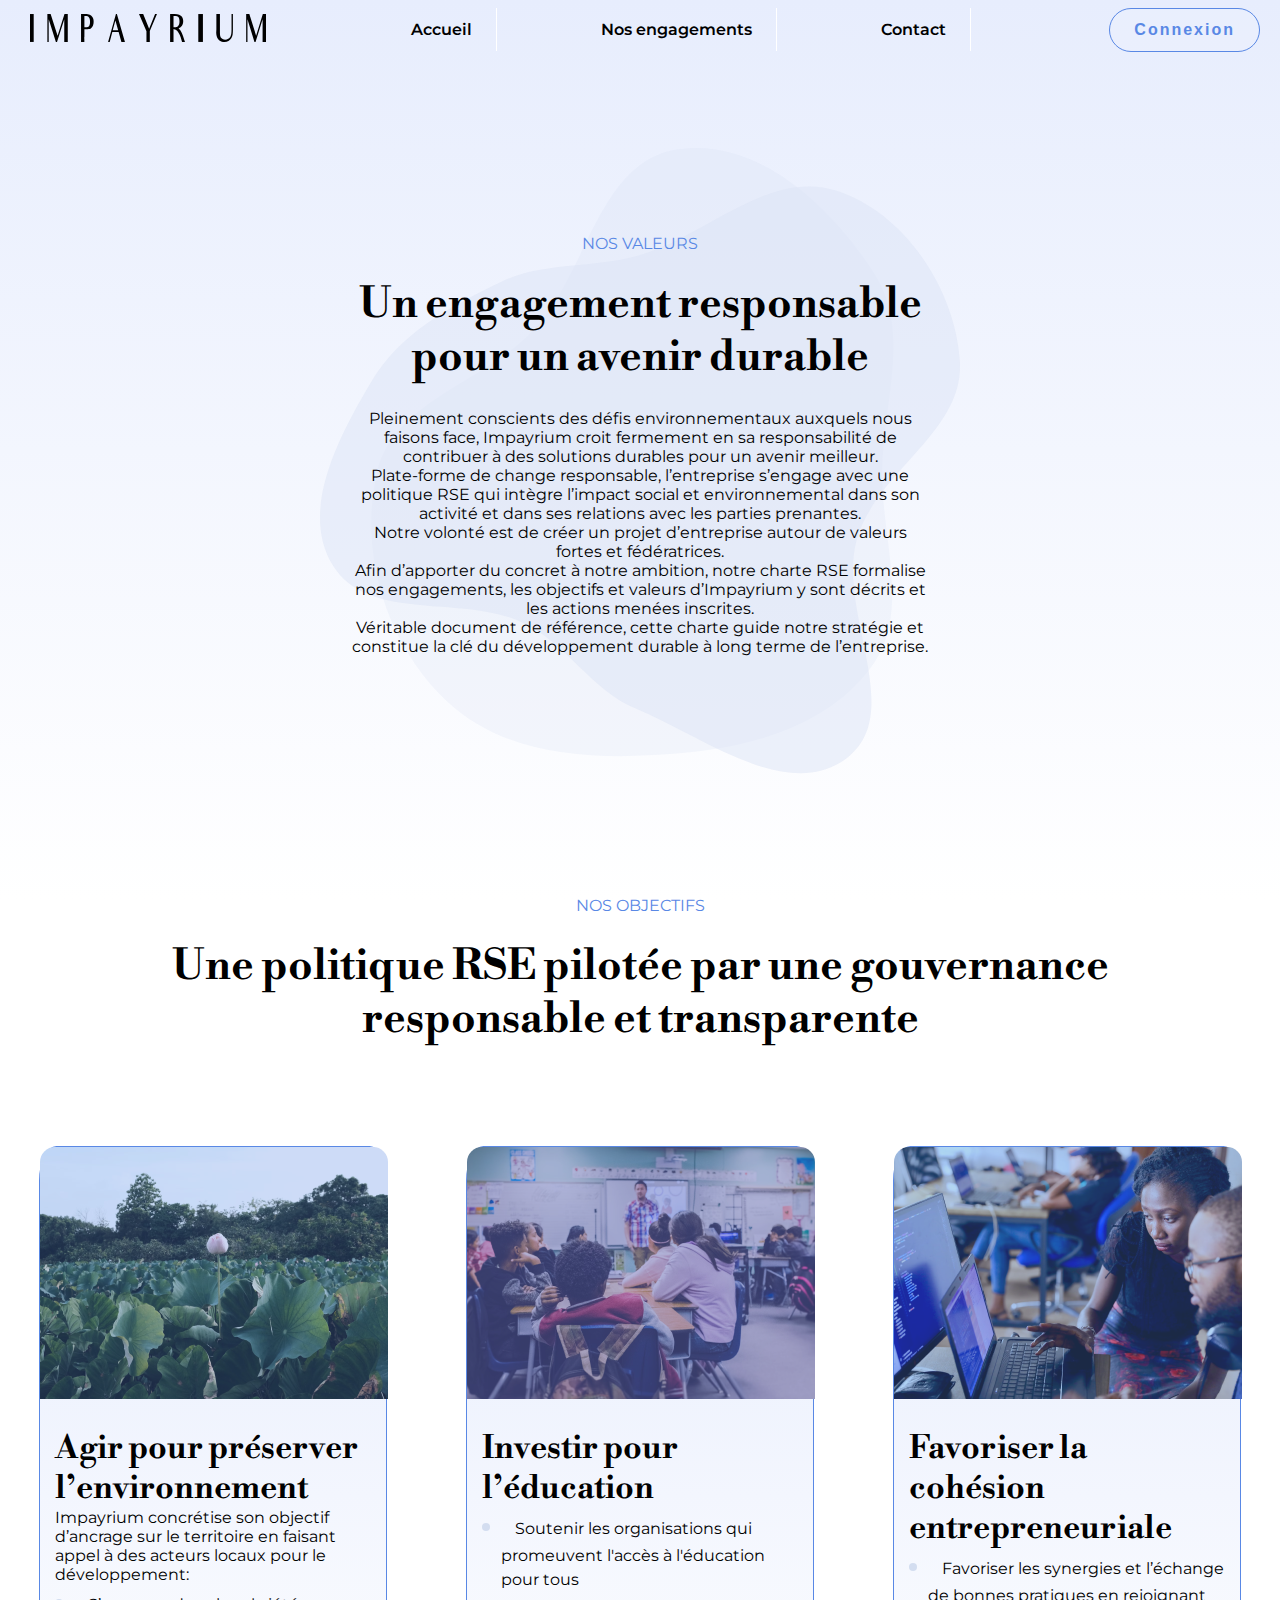
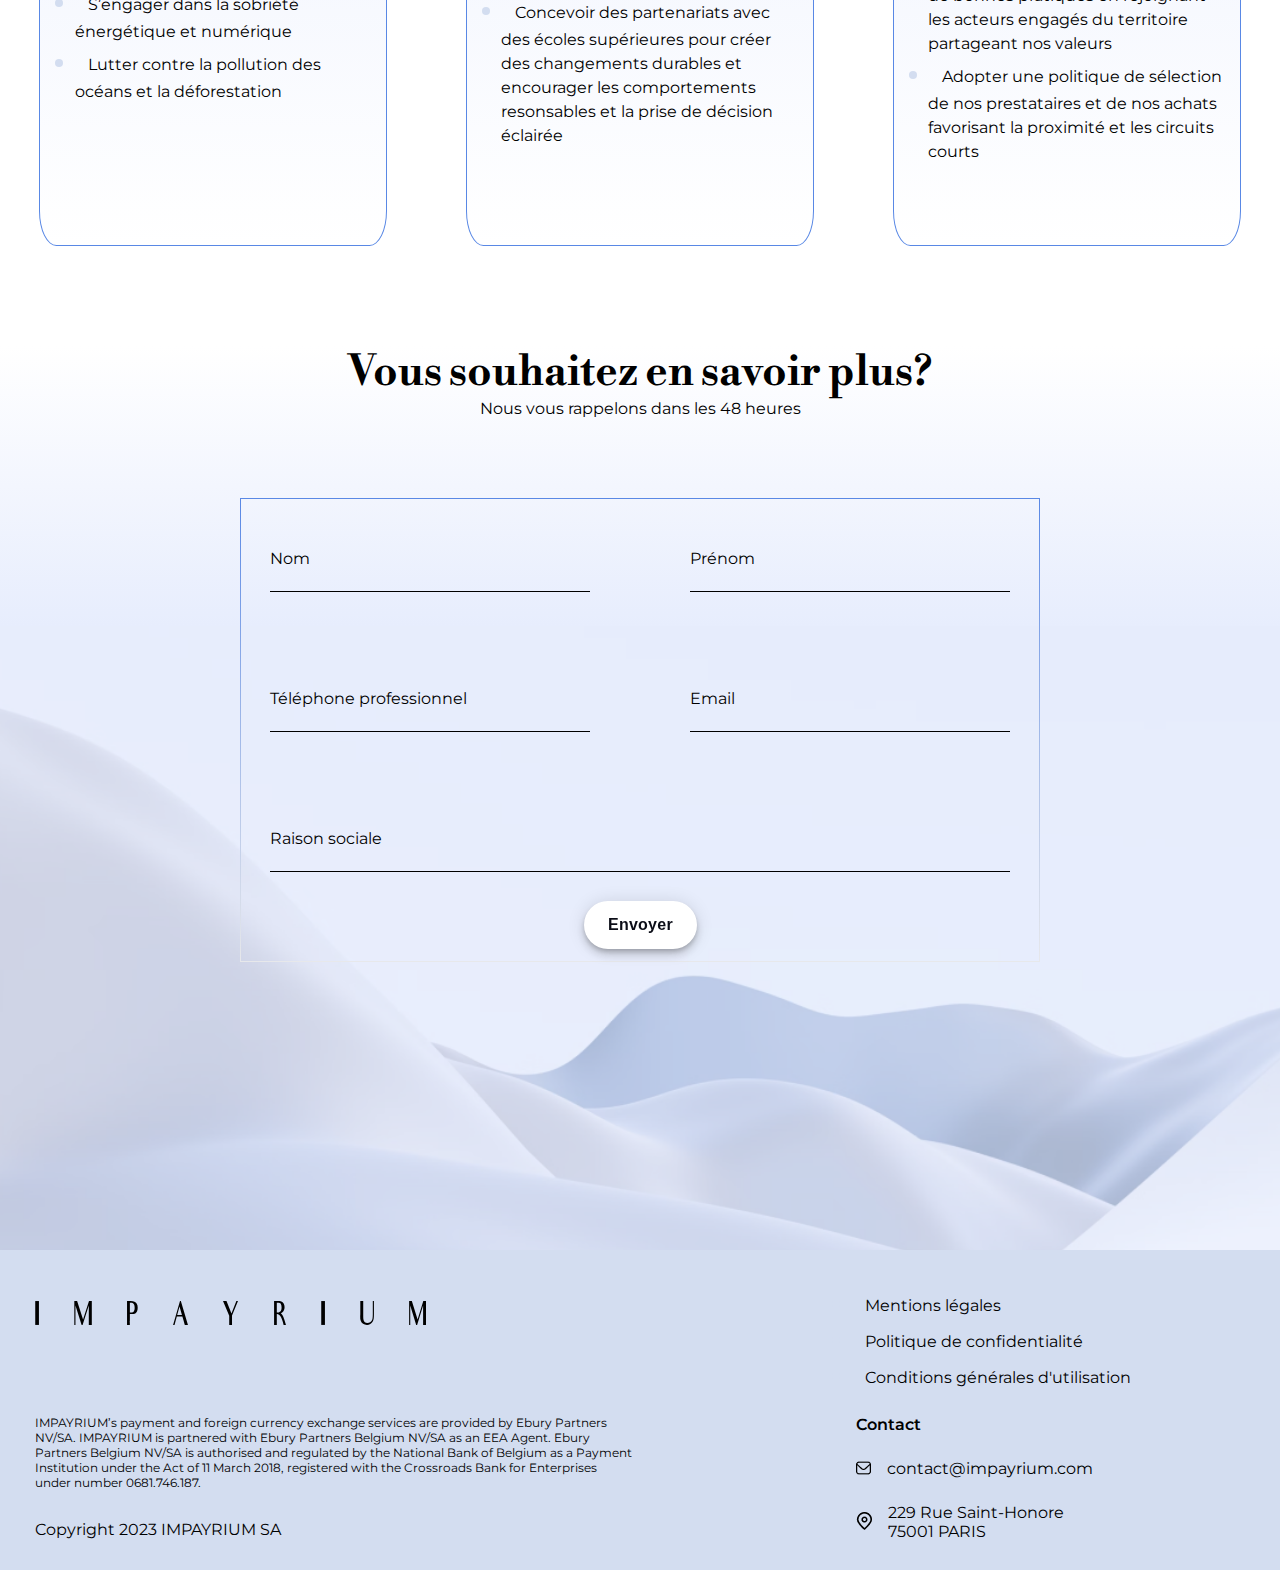
==== commit dabd4747: "modif footer et navbar pour responsive. modif container flags pour page charte responsive" ====
--- a/charte.html
+++ b/charte.html
@@ -12,31 +12,40 @@
     <link rel="preconnect" href="https://fonts.gstatic.com" crossorigin>
     <link href="https://fonts.googleapis.com/css2?family=Libre+Bodoni:ital,wght@0,400..700;1,400..700&display=swap" rel="stylesheet">
     <link rel="stylesheet" href="style.css">
+    <script type="module" src="index.js"></script>
 </head>
 <body>
     <header id="accueil">
         <div class="background-valeurs container">
             <nav class="container">
                 <div class="navbar-container">
-                    <div class="group-logo">
-                        <img class="logo" src="images/Vector.svg" alt="logo Impayrium">
-                        <img class="logo" src="images/Vector-1.svg" alt="logo Impayrium">
-                        <img class="logo" src="images/Vector-2.svg" alt="logo Impayrium">
-                        <img class="logo" src="images/Vector-3.svg" alt="logo Impayrium">
-                        <img class="logo" src="images/Vector-4.svg" alt="logo Impayrium">
-                        <img class="logo" src="images/Vector-5.svg" alt="logo Impayrium">
-                        <img class="logo" src="images/Vector-6.svg" alt="logo Impayrium">
-                        <img class="logo" src="images/Vector-7.svg" alt="logo Impayrium">
-                        <img class="logo" src="images/Vector-8.svg" alt="logo Impayrium">
-                        <ul>
-                            <li><a href="index.html#produit" class="btn cta">Notre produit</a></li>
-                            <li><a href="index.html#engagements" class="btn cta">Nos engagements</a></li>
-                            <li><a href="charte.html" class="btn cta">Notre charte</a></li>
-                            <li><a href="#contact" class="btn cta">Contact</a></li>
-                        </ul>
+                    <div class="logo-liens">
+                        <div>
+                            <img class="logo" src="images/Vector.svg" alt="logo Impayrium">
+                            <img class="logo" src="images/Vector-1.svg" alt="logo Impayrium">
+                            <img class="logo" src="images/Vector-2.svg" alt="logo Impayrium">
+                            <img class="logo" src="images/Vector-3.svg" alt="logo Impayrium">
+                            <img class="logo" src="images/Vector-4.svg" alt="logo Impayrium">
+                            <img class="logo" src="images/Vector-5.svg" alt="logo Impayrium">
+                            <img class="logo" src="images/Vector-6.svg" alt="logo Impayrium">
+                            <img class="logo" src="images/Vector-7.svg" alt="logo Impayrium">
+                            <img class="logo" src="images/Vector-8.svg" alt="logo Impayrium">
+                        </div>
+                        <div class="menu" id="menu">
+                            <ul>
+                                <li><a href="index.html" class="btn cta-charte">Accueil</a></li>
+                                <li><a href="charte.html" class="btn cta-charte">Nos engagements</a></li>
+                                <li><a href="#contact" class="btn cta-charte">Contact</a></li>
+                            </ul>
+                        </div> 
+                        <div class="burger" id="burger"> <!-- Menu burger pour les petits écrans -->
+                            <span></span>
+                            <span></span>
+                            <span></span>
+                        </div>   
                     </div>
                     <div>
-                        <button type="submit" class="btn-connexion" id="connexion">Connexion</button>
+                        <button type="button" class="btn-connexion" id="connexion">Connexion</button>
                     </div>
                 </div>
             </nav>
@@ -45,8 +54,8 @@
     <section id="valeurs">
         <div class="container">
             <img src="images/nuage-valeurs.svg" alt="nuages bleutés" class="nuage-title">
-            <div class="text-center">
-                <p class="color-blue valeurs-title">NOS VALEURS</p>
+            <div class="text-center valeurs-title">
+                <p class="color-blue mt-100 text-center">NOS VALEURS</p>
                 <div class="valeurs-text mt-25">
                     <h1 >Un engagement responsable pour un avenir durable</h1>
                     <p class="mt-25"> Pleinement conscients des défis environnementaux auxquels nous faisons face, Impayrium croit fermement en sa responsabilité de contribuer à des solutions durables pour un avenir meilleur. 
@@ -58,79 +67,44 @@
                 </div>
             </div>
         </div>
-    </section>
-    <section id="politique-RSE">
-        <p class="color-blue mt-200 text-center">NOS ENGAGEMENTS</p>
-        <div class="valeurs-text mt-25 text-center">
-            <h1>Une politique RSE pilotée par une gouvernance responsable et transparente</h1>
-        </div>
-        <div class="row container mt-100 container-engagements">
-            <div class="col-33">
-                <div class="container-flag row">
-                    <h2 class="french-title mt-25">Une plate-forme "Made in France"</h2>
-                    <p>Impayrium concrétise son objectif d’ancrage sur le territoire en faisant appel à des acteurs locaux pour le développement:</p>
-                    <ul>    
-                        <li>Développeurs français</li> 
-                        <li>Hébergeur web français : OVH</li>
-                    </ul> 
-                    <p>Implanté sur le territoire, Impayrium est soumis au régime d’imposition français et le restera.</p>
-                </div>
+        <div class="objectif-title">
+            <p class="color-blue mt-100 text-center">NOS OBJECTIFS</p>
+            <div class="valeurs-text mt-25 text-center">
+                <h1>Une politique RSE pilotée par une gouvernance responsable et transparente</h1>
             </div>
-            <div class="col-33">
-                <div class="container-flag row">
-                    <h2 class="french-title mt-25">Un acteur de confiance</h2>
-                    <p>Gestion du risque intégrée dans nos pratiques</p>
-                    <ul>
-                        <li>Plateforme labelisée MyCyberCheck - pentest de CyberSécurité</li>
-                        <li>Respect du Règlement Général de Protection des Données</li>
-                        <p>Enregistré en tant qu'agent de paiement auprès de la Banque Nationale Belge sous le numéro : EBURFRA000104</p>
-                    </ul>
-                </div>
-            </div>
-            <div class="col-33">
-                <div class="container-flag row">
-                    <h2 class="french-title mt-25">Un employeur engagé</h2>
-                    <p>Créer un espace de travail stimulant, respectueux permettant de réaliser le potentiel de chacun</p>
-                    <ul>
-                        <li>Respecter les obligations liées à la santé et la sécurité des employés</li>
-                        <li>l’égalité salariale homme/femme</li>
-                        <li>Veiller à la diversité et l’égalité des chances</li>
-                    </ul>
-                </div>
-            </div>
-        </div>
-    </section id="objectifs">
-        <p class="color-blue mt-100 text-center">NOS OBJECTIFS</p>
-        <div class="valeurs-text mt-25 text-center">
-            <h1>Une charte qui s'inscrit dans une démarche d'amélioration continue</h1>
-        </div>
-        <div class="row container mt-100 container-engagements">
-            <div class="col-33">
-                <div class="container-flag row">
-                    <h2 class="french-title mt-25">Agir pour préserver l’environnement</h2>
-                    <p>Impayrium concrétise son objectif d’ancrage sur le territoire en faisant appel à des acteurs locaux pour le développement:</p>
-                    <ul>    
-                        <li>S’engager dans la sobriété énergétique et numérique</li> 
-                        <li>Lutter contre la pollution des océans et la déforestation</li>
-                    </ul> 
-                </div>
-            </div>
-            <div class="col-33">
-                <div class="container-flag row">
-                    <h2 class="french-title mt-25">Investir pour l’éducation</h2>
-                    <ul>
-                        <li>Soutenir les organisations qui promeuvent l'accès à l'éducation pour tous</li>
-                        <li>Concevoir des partenariats avec des écoles supérieures pour créer des changements durables et encourager les comportements resonsables et la prise de décision éclairée</li>
-                    </ul>
-                </div>
-            </div>
-            <div class="col-33">
-                <div class="container-flag row">
-                    <h2 class="french-title mt-25">Favoriser la cohésion entrepreneuriale</h2>
-                    <ul>
-                        <li>Favoriser les synergies et l’échange de bonnes pratiques en rejoignant les acteurs engagés du territoire partageant nos valeurs</li>
-                        <li>Adopter une politique de sélection de nos prestataires et de nos achats favorisant la proximité et les circuits courts</li>
-                    </ul>
+            <div class="container mt-100 ">
+                <div class="row container-engagements">
+                    <div class="col-33 container-flag">
+                        <img src="images/environnement.png" alt="un champs avec une fleur sur fond bleu" class="img-rse">
+                        <div class="text-flags">
+                            <h2 class="french-title mt-25">Agir pour préserver l’environnement</h2>
+                            <p>Impayrium concrétise son objectif d’ancrage sur le territoire en faisant appel à des acteurs locaux pour le développement:</p>
+                            <ul>    
+                                <li>S’engager dans la sobriété énergétique et numérique</li> 
+                                <li>Lutter contre la pollution des océans et la déforestation</li>
+                            </ul>
+                        </div> 
+                    </div>
+                    <div class="col-33 container-flag">
+                        <img src="images/education.png" alt="une salle de classe sur fond bleu" class="img-rse">
+                        <div class="text-flags">
+                            <h2 class="french-title mt-25">Investir pour l’éducation</h2>
+                            <ul>
+                                <li>Soutenir les organisations qui promeuvent l'accès à l'éducation pour tous</li>
+                                <li>Concevoir des partenariats avec des écoles supérieures pour créer des changements durables et encourager les comportements resonsables et la prise de décision éclairée</li>
+                            </ul>
+                        </div>
+                    </div>
+                    <div class="col-33 container-flag">
+                        <img src="images/cohesion.png" alt="Des gens devant un ordinateurs sur un bureau" class="img-rse">
+                        <div class="text-flags">
+                            <h2 class="french-title mt-25">Favoriser la cohésion entrepreneuriale</h2>
+                            <ul>
+                                <li>Favoriser les synergies et l’échange de bonnes pratiques en rejoignant les acteurs engagés du territoire partageant nos valeurs</li>
+                                <li>Adopter une politique de sélection de nos prestataires et de nos achats favorisant la proximité et les circuits courts</li>
+                            </ul>
+                        </div>
+                    </div>
                 </div>
             </div>
         </div>
@@ -179,43 +153,43 @@
         </div>     
     </section>
     <footer>
-        <div class="container mt-100 container-footer">
-            <div class="row">
-                <div class="left-footer">
-                    <div class="group-logo-footer">
-                        <img class="logo-footer" src="images/Vector.svg" alt="logo Impayrium">
-                        <img class="logo-footer" src="images/Vector-1.svg" alt="logo Impayrium">
-                        <img class="logo-footer" src="images/Vector-2.svg" alt="logo Impayrium">
-                        <img class="logo-footer" src="images/Vector-3.svg" alt="logo Impayrium">
-                        <img class="logo-footer" src="images/Vector-4.svg" alt="logo Impayrium">
-                        <img class="logo-footer" src="images/Vector-5.svg" alt="logo Impayrium">
-                        <img class="logo-footer" src="images/Vector-6.svg" alt="logo Impayrium">
-                        <img class="logo-footer" src="images/Vector-7.svg" alt="logo Impayrium">
-                        <img class="logo-footer" src="images/Vector-8.svg" alt="logo Impayrium">
-                        <ul>
-                            <li><a href="images/Mentions-legales.pdf" target="_blank" class="mentions">Mentions légales</a></li>
-                            <li><a href="images/Politique-de-confidentialite.pdf" target="_blank" class="mentions">Politique de confidentialité</a></li>
-                            <li><a href="images/CGU-Impayrium.pdf" target="_blank" class="mentions">Conditions générales d'utilisation</a></li>
-                        </ul>
+        <div class="container mt-100 container-footer row">
+            <div class="left-footer">
+                <div class="group-logo-footer">
+                    <img class="logo-footer" src="images/Vector-6.svg" alt="logo Impayrium">
+                    <img class="logo-footer" src="images/Vector-1.svg" alt="logo Impayrium">
+                    <img class="logo-footer" src="images/Vector-2.svg" alt="logo Impayrium">
+                    <img class="logo-footer" src="images/Vector-3.svg" alt="logo Impayrium">
+                    <img class="logo-footer" src="images/Vector-4.svg" alt="logo Impayrium">
+                    <img class="logo-footer" src="images/Vector-5.svg" alt="logo Impayrium">
+                    <img class="logo-footer" src="images/Vector-6.svg" alt="logo Impayrium">
+                    <img class="logo-footer" src="images/Vector-7.svg" alt="logo Impayrium">
+                    <img class="logo-footer" src="images/Vector-8.svg" alt="logo Impayrium">
+                </div>
+                <div class="disclaimer mt-25">
+                    <p>IMPAYRIUM’s payment and foreign currency exchange services are provided by Ebury Partners NV/SA. IMPAYRIUM is partnered with Ebury Partners Belgium NV/SA as an EEA Agent. Ebury Partners Belgium NV/SA is authorised and regulated by the National Bank of Belgium as a Payment Institution under the Act of 11 March 2018, registered with the Crossroads Bank for Enterprises under number 0681.746.187.</p>
+                </div>
+                <div class="copyright">
+                    Copyright 2023 IMPAYRIUM SA
+                </div>
+            </div>
+            <div class="legal">
+                <ul>
+                    <li><a href="images/Mentions-legales.pdf" target="_blank" class="mentions">Mentions légales</a></li>
+                    <li><a href="images/Politique-de-confidentialite.pdf" target="_blank" class="mentions">Politique de confidentialité</a></li>
+                    <li><a href="images/CGU-Impayrium.pdf" target="_blank" class="mentions">Conditions générales d'utilisation</a></li>
+                </ul>
+            </div>
+            <div class="infos-impayrium">
+                <p class="title-contact">Contact</p>
+                <div class="mt-25">
+                    <div class="align-icon">
+                        <img src="images/enveloppe.png" alt="Icône enveloppe" class="icon">
+                        <a href="mailto:contact@impayrium.com?subject=Prise%20de%20contact" class="email">contact@impayrium.com</a>
                     </div>
-                    <div class="disclaimer mt-25">
-                        <p>IMPAYRIUM’s payment and foreign currency exchange services are provided by Ebury Partners NV/SA. IMPAYRIUM is partnered with Ebury Partners Belgium NV/SA as an EEA Agent. Ebury Partners Belgium NV/SA is authorised and regulated by the National Bank of Belgium as a Payment Institution under the Act of 11 March 2018, registered with the Crossroads Bank for Enterprises under number 0681.746.187.</p>
-                    </div>
-                    <div class="copyright">
-                        Copyright 2023 IMPAYRIUM SA
-                    </div>
-                </div>
-                <div class="infos-impayrium">
-                    <p class="title-contact">Contact</p>
-                    <div class="mt-25">
-                        <div class="align-icon">
-                            <img src="images/enveloppe.png" alt="Icône enveloppe" class="icon">
-                            <a href="mailto:contact@impayrium.com?subject=Prise de contact" target="_blank" class="email">contact@impayrium.com</a>
-                        </div>
-                        <div class="align-icon marge-icon mt-25">
-                            <img src="images/localisation.png" alt="Icône de localisation" class="icon">
-                            <p class="adress">229 Rue Saint-Honore <br>75001 PARIS</p>
-                        </div>
+                    <div class="align-icon marge-icon mt-25">
+                        <img src="images/localisation.png" alt="Icône de localisation" class="icon">
+                        <p class="adress">229 Rue Saint-Honore <br>75001 PARIS</p>
                     </div>
                 </div>
             </div>
--- a/style.css
+++ b/style.css
@@ -66,10 +66,10 @@
 }
 /*on définit taille et couleur des titres*/
 h3{
-    font-size: 1.5rem;
+    font-size: 24px;
 }
 h4{
-    font-size: 1.3rem;
+    font-size: 16px;
 }
 .color-blue{
     color: #5988E5;
@@ -81,36 +81,43 @@
     }
 /*Barre de navigation*/
 .navbar-container{
-    width:90rem;
+    width:100%;
     padding : 0.75rem 1.25rem 0.75rem 1.25rem;
     display: flex;
     justify-content:space-between;
     align-items: center;
     margin-left: auto;
     margin-right: auto;
-    z-index: 1000;
-}
-.group-logo{
-    display: flex;
-    align-items:center;
+    max-height: 60px;
+}
+.logo-liens{
+    width:80%;
+    display: flex;
+    justify-content: space-between;
+    align-items: center;
 }
 .logo{
-    height: 1.75rem;
-    margin-left: 1rem ;
+    height: 28px;
+    margin-left: 0.6rem ;
 }
 /* Style de base pour l'en-tête */
-.group-logo ul{
+.menu ul{
     display:flex;
 }
-.group-logo ul li{
+.menu ul li{
     list-style: none;
 }
 .cta{
-    margin-left: 3rem;
+    margin-left: 5rem;
     text-decoration: none;
     color:black;
     font-weight: 600;
-
+}
+.cta-charte{
+    margin-left: 5rem;
+    text-decoration: none;
+    color:black;
+    font-weight: 600;
 }
 .btn{
     padding:12px 24px;
@@ -135,42 +142,80 @@
 .btn-connexion:hover{
     opacity: 0.7;
 }
+.banner-container{
+    justify-content: space-between;
+}
 .banner-title{
     width:33rem;
     margin-top: -40rem;
     margin-left: 10rem;
     gap: 16px;
-    margin-right: 4rem;
-    z-index: 1;
+
 }
 .banner-img{
     margin-top: -38rem;
-    z-index: 1;
-}
+}
+/*style des boutons*/
 .btn-demo{
-    padding:12px 24px;
-    letter-spacing: 2px;
-    background-color: #D5D53D;
+    text-decoration: none;
+    align-items: center;
+    appearance: none;
+    background-color: #fff;
     border-radius: 24px;
-    color:black;
-    font-size: 16px;
+    border-style: none;
+    box-shadow: rgba(0, 0, 0, .2) 0 3px 5px -1px,rgba(0, 0, 0, .14) 0 6px 10px 0,rgba(0, 0, 0, .12) 0 1px 18px 0;
+    box-sizing: border-box;
+    color: #0B0D17;
+    cursor: pointer;
+    display: inline-flex;
+    fill: currentcolor;
+    font-family: "Google Sans",Roboto,Arial,sans-serif;
+    font-size: 1rem;
     font-weight: 600;
-    cursor: pointer;
-    transition: opacity 0.2s ease;
-}
-.btn-demo:hover{
-    opacity: 0.7;
+    height: 3rem;
+    justify-content: center;
+    letter-spacing: .25px;
+    line-height: normal;
+    max-width: 100%;
+    overflow: visible;
+    padding: 2px 24px;
+    position: relative;
+    text-align: center;
+    text-transform: none;
+    transition: box-shadow 280ms cubic-bezier(.4, 0, .2, 1),opacity 15ms linear 30ms,transform 270ms cubic-bezier(0, 0, .2, 1) 0ms;
+    user-select: none;
+    -webkit-user-select: none;
+    touch-action: manipulation;
+    width: auto;
+    will-change: transform,opacity;
+    z-index: 0;
+}
+
+.btn-demo:hover {
+  background: #F6F9FE;
+  color: #0B0D17;
+}
+
+.btn-demo:active {
+  box-shadow: 0 4px 4px 0 rgb(60 64 67 / 30%), 0 8px 12px 6px rgb(60 64 67 / 15%);
+  outline: none;
+}
+
+.btn-demo:focus {
+  outline: none;
+  border: 2px solid #0B0D17;
 }
 .transfer-title{
-    font-size: 1.5rem;
+    font-size: 24px;
     font-weight: 500;
-    margin-top: 9rem;
+    margin-top: -8rem;
+    margin-left: 10rem;
 }
 
 /*Animation des drapeaux*/
 .flags{
     overflow: hidden;
-    margin-top: -5.4rem;
+    margin-top: 3rem;
 }
 .float-startLeft {
     float: left !important;
@@ -215,130 +260,130 @@
     height: 21px;
   }
 .item_1 {
-    background-image: url("/images/ARS.png");
+    background-image: url("images/ARS.png");
 } 
 .item_2 {
-    background-image: url("/images/AUD.png");
+    background-image: url("images/AUD.png");
 }
 .item_3 {
-    background-image: url("/images/BRL.png");
+    background-image: url("images/BRL.png");
 }
 .item_4 {
-    background-image: url("/images/EGP.png");
+    background-image: url("images/EGP.png");
 }
 .item_5 {
-    background-image: url("/images/EUR.png");
+    background-image: url("images/EUR.png");
 }
 .item_6 {
-    background-image: url("/images/ZAR.png");
+    background-image: url("images/ZAR.png");
 } 
 .item_7 {
-    background-image: url("/images/VND.png");
+    background-image: url("images/VND.png");
 } 
 .item_8 {
-    background-image: url("/images/INR.png");
+    background-image: url("images/INR.png");
 }
 .item_9 {
-    background-image: url("/images/MUR.png");
+    background-image: url("images/MUR.png");
 }
 .item_10 {
-    background-image: url("/images/SEK.png");
+    background-image: url("images/SEK.png");
 }
 .item_11 {
-    background-image: url("/images/JPY.png");
+    background-image: url("images/JPY.png");
 }
 .item_12 {
-    background-image: url("/images/KES.png");
+    background-image: url("images/KES.png");
 }
 .item_13 {
-    background-image: url("/images/TWD.png");
+    background-image: url("images/TWD.png");
 }
 .item_14 {
-    background-image: url("/images/TRY.png");
+    background-image: url("images/TRY.png");
 }
 .item_15 {
-    background-image: url("/images/USD.png");
+    background-image: url("images/USD.png");
 } 
 .item_16 {
-    background-image: url("/images/PLN.png");
+    background-image: url("images/PLN.png");
 }
 .item_17 {
-    background-image: url("/images/LBP.png");
+    background-image: url("images/LBP.png");
 }
 .item_18 {
-    background-image: url("/images/NZD.png");
+    background-image: url("images/NZD.png");
 }
 .item_19 {
-    background-image: url("/images/UYU.png");
+    background-image: url("images/UYU.png");
 }
 .item_20 {
-    background-image: url("/images/JOD.png");
+    background-image: url("images/JOD.png");
 } 
 .item_21 {
-    background-image: url("/images/NGN.png");
+    background-image: url("images/NGN.png");
 } 
 .item_22 {
-    background-image: url("/images/SGD.png");
+    background-image: url("images/SGD.png");
 }
 .item_23 {
-    background-image: url("/images/KHR.png");
+    background-image: url("images/KHR.png");
 }
 .item_24 {
-    background-image: url("/images/JMD.png");
+    background-image: url("images/JMD.png");
 }
 .item_25 {
-    background-image: url("/images/LBP.png");
+    background-image: url("images/LBP.png");
 }
 .item_26 {
-    background-image: url("/images/MGA.png");
+    background-image: url("images/MGA.png");
 }
 .item_27 {
-    background-image: url("/images/GHS.png");
+    background-image: url("images/GHS.png");
 }
 .item_28 {
-    background-image: url("/images/GBP.png");
+    background-image: url("images/GBP.png");
 }
 .item_29 {
-    background-image: url("/images/CAD.png");
+    background-image: url("images/CAD.png");
 }
 .item_30 {
-    background-image: url("/images/AOA.png");
+    background-image: url("images/AOA.png");
 }
 .item_31 {
-    background-image: url("/images/PGK.png");
+    background-image: url("images/PGK.png");
 }
 .item_32 {
-    background-image: url("/images/RON.png");
+    background-image: url("images/RON.png");
 }
 .item_33 {
-    background-image: url("/images/TZS.png");
+    background-image: url("images/TZS.png");
 }
 .item_34 {
-    background-image: url("/images/ILS.png");
+    background-image: url("images/ILS.png");
 }
 .item_35 {
-    background-image: url("/images/LKR.png");
+    background-image: url("images/LKR.png");
 }
 .item_36 {
-    background-image: url("/images/MXN.png");
+    background-image: url("images/MXN.png");
 }
 .item_37 {
-    background-image: url("/images/MAD.png");
+    background-image: url("images/MAD.png");
 }
 .item_38 {
-    background-image: url("/images/DKK.png");
+    background-image: url("images/DKK.png");
 }
 .item_39 {
-    background-image: url("/images/THB.png");
+    background-image: url("images/THB.png");
 }
 .item_40 {
-    background-image: url("/images/COP.png");
+    background-image: url("images/COP.png");
 }
 .item_41 {
-    background-image: url("/images/BWP.png");
+    background-image: url("images/BWP.png");
 }
 .item_42 {
-    background-image: url("/images/BGN.png");
+    background-image: url("images/BGN.png");
 }
 
 /*section engagements*/
@@ -429,7 +474,7 @@
 .img-background-inversee{
         width: 100%;
         height: 880px; /* Définir la hauteur du conteneur */
-        background-image: url("/images/image-inversee.png"); /* Chemin de l'image */
+        background-image: url("images/image-inversee.png"); /* Chemin de l'image */
         background-size: cover; /* Ajuste la taille de l'image pour couvrir le conteneur */
         background-position: center; /* Centre l'image dans le conteneur */
         background-repeat: no-repeat; /* Empêche la répétition de l'image */
@@ -490,19 +535,55 @@
     font-size: 20px;
     width:100%;
 }
+/*style des boutons*/
 .btn-contact{
-    padding:12px 24px;
-    letter-spacing: 2px;
-    background-color: #D5D53D;
+    text-decoration: none;
+    align-items: center;
+    appearance: none;
+    background-color: #fff;
     border-radius: 24px;
-    color:black;
+    border-style: none;
+    box-shadow: rgba(0, 0, 0, .2) 0 3px 5px -1px,rgba(0, 0, 0, .14) 0 6px 10px 0,rgba(0, 0, 0, .12) 0 1px 18px 0;
+    box-sizing: border-box;
+    color: #0B0D17;
+    cursor: pointer;
+    display: inline-flex;
+    fill: currentcolor;
+    font-family: "Google Sans",Roboto,Arial,sans-serif;
     font-size: 16px;
     font-weight: 600;
-    cursor: pointer;
-    transition: opacity 0.2s ease;
-}
-.btn-contact:hover{
-    opacity: 0.7;
+    height: 3rem;
+    justify-content: center;
+    letter-spacing: .25px;
+    line-height: normal;
+    max-width: 100%;
+    overflow: visible;
+    padding: 2px 24px;
+    position: relative;
+    text-align: center;
+    text-transform: none;
+    transition: box-shadow 280ms cubic-bezier(.4, 0, .2, 1),opacity 15ms linear 30ms,transform 270ms cubic-bezier(0, 0, .2, 1) 0ms;
+    user-select: none;
+    -webkit-user-select: none;
+    touch-action: manipulation;
+    width: auto;
+    will-change: transform,opacity;
+    z-index: 0;
+}
+
+.btn-contact:hover {
+  background: #F6F9FE;
+  color: #0B0D17;
+}
+
+.btn-contact:active {
+  box-shadow: 0 4px 4px 0 rgb(60 64 67 / 30%), 0 8px 12px 6px rgb(60 64 67 / 15%);
+  outline: none;
+}
+
+.btn:focus {
+  outline: none;
+  border: 2px solid #0B0D17;
 }
 .mp-bouton{
     margin-top: 2rem;
@@ -527,6 +608,8 @@
 
 /*Footer*/
 .container-footer{
+    justify-content: space-between;
+    align-items: first baseline;
     background-color: #D3DDF0;
     height: 250px;
     width: 100%;
@@ -535,17 +618,22 @@
 }
 .group-logo-footer{
     display: flex;
-    align-items: flex-end;
+    align-items: center;
 }
 .logo-footer{
+    margin-top: 1rem;
+    height: 24px;
+    margin-left: 2.2rem ;
+}
+.group-logo-footer ul li{
     margin-top: 2.2rem;
-    height: 4.5rem;
-    margin-left: 2.2rem ;
-}
-.group-logo-footer ul li{
     list-style: none;
     line-height: 1.6rem;
-    margin-left: 2.5rem;
+    margin-left: 17rem;
+}
+.legal{
+    margin-top: 2.2rem;
+    margin-right: 1rem;
 }
 .mentions{
     text-decoration: none;
@@ -553,7 +641,7 @@
 }
 .disclaimer{
     font-size: 12px;
-    width: 925px;
+    width: 600px;
     margin-left:2.2rem;
 }
 .copyright{
@@ -561,10 +649,12 @@
     margin-top: 1rem;
 }
 .left-footer{
+    margin-top: 2.2rem;
     margin-right: 3rem;
 }
 .infos-impayrium{
     margin-top: 2.2rem;
+    margin-right: 2.2rem;
     width: 300px;
     border-left: 1px solid;
     border-color: #5988E5;
@@ -599,35 +689,171 @@
     display: block;
     margin-left: auto;
     margin-right: auto;
-    margin-top: -48rem;
+    margin-top: -47rem;
+    width:50%;
 }
 .valeurs-title{
-    margin-top: -32rem;
-}
-.valeurs-text{
-    width: 600px;
+    margin-top: -40rem;
+    width:50%;
     margin-left: auto;
     margin-right: auto;
 }
-.container-engagements{
+.valeurs-text{
+    width: 90%;
     margin-left: auto;
     margin-right: auto;
-    justify-content: center;
+}
+.objectif-title{
+    margin-top: 15rem;
+}
+.img-rse {
+    border-top-left-radius: 15px; /* Rayon du coin supérieur gauche */
+    border-top-right-radius: 15px; /* Rayon du coin supérieur droit */
+    border-bottom-left-radius: 0; 
+    border-bottom-right-radius: 0;
+}
+.text-flags{
+    margin-left: 15px;
+    margin-right: 15px;
+}
+.container-engagements{
+    width: 100%;
+    justify-content: space-around;
 }
 .container-flag{
-    margin-left: auto;
-    margin-right: auto;
-    width: 350px;
-    height:400px;
+    width: 348px;
+    height:700px;
     border: 1px solid;
     border-color: #5988E5;
     border-radius: 5%;
     justify-content: center;
-    padding-left: 2em;
-    padding-right: 2em;
+    align-items: center;
     background-image: linear-gradient(180deg,#E7EDFD,#FFFFFF);
 }
-/* On vous offre des taux de change compétitifs grâce à : Des marges fixes et faibles Une recherche constante de partenaires financiers solides et compétitifs Optimisez vos transferts internationaux avec IMPAYRIUM. */
-
-
-
+@media (max-width:1380px){
+    .header-image { 
+        height: 800px;
+         background: url('images/image-banner.png') no-repeat center 100%/cover; 
+        }
+    .banner-container{
+        display: block;
+        text-align: center;
+    }
+    .banner-title{
+        margin-top: -44rem;
+        margin-left: auto;
+        margin-right: auto;
+    }
+    .banner-img{
+        margin-top: 2rem;
+        width: 100%;
+
+    }
+    .transfer-title{
+        margin-top: 2rem;
+        text-align: center;
+        margin-left: 0rem;
+    }
+    .flags{
+        margin-top: 0.96rem;
+    }
+    .container-footer{
+        justify-content: space-around;
+        align-items: start;
+        height: 320px;
+    }
+    .disclaimer{
+        margin-top: 90px;
+    }
+    .copyright{
+        margin-top: 30px;
+    }
+    .legal{
+        margin-right: auto;
+        margin-left: auto;
+    }
+    .mentions{
+        text-decoration: none;
+        color: black;
+    }
+    .infos-impayrium{
+        margin-top: -140px;
+        margin-left: 42rem;
+        width: 300px;
+        border: none;
+    }
+    
+}
+/*Style page charte*/
+@media(max-width : 1180px ){
+    .cta-charte{
+        margin-left: 20px;
+    }
+    .nuage-title{
+        display: block;
+        margin-left: auto;
+        margin-right: auto;
+        width:550px;
+    }
+    .valeurs-title{
+        width:500px;
+        margin-left: auto;
+        margin-right: auto;
+    }
+    .objectif-title{
+        margin-top: 10rem;
+    }
+    .container-flag{
+        margin-top: 20px;
+    }
+}
+/* Styles en mode mobile */
+@media (max-width: 980px) {
+    .navbar-container{
+        align-items: center;
+    }
+    .btn-connexion{
+        display: none;
+    }
+    .logo-liens{
+        justify-content: space-between;
+        width: 100%;
+    }
+    .menu {
+        display: none; /* Cacher le menu normal */
+    }
+    .burger {
+        display: flex; /* Afficher le burger */
+        flex-direction: column;
+        justify-content: space-around;
+        width: 40px;
+        height: 30px;
+        cursor: pointer;
+    }
+    .burger span {
+        background-color: #333;
+        width: 100%;
+        height: 3px;
+        border-radius: 2px;
+    }
+    /* Menu en mode mobile */
+    .menu.active {
+        display: flex;
+        background-color: none;
+        margin-top: 2.2rem;
+    }
+    .menu.active ul {
+        flex-direction: column; /* Liste verticale */
+        align-items: start;
+    }
+    .menu.active ul li {
+        margin-top: 5px;
+    }
+    .btn{
+        border: none;
+    }
+    .burger.active { 
+        display: none;
+    }
+}
+
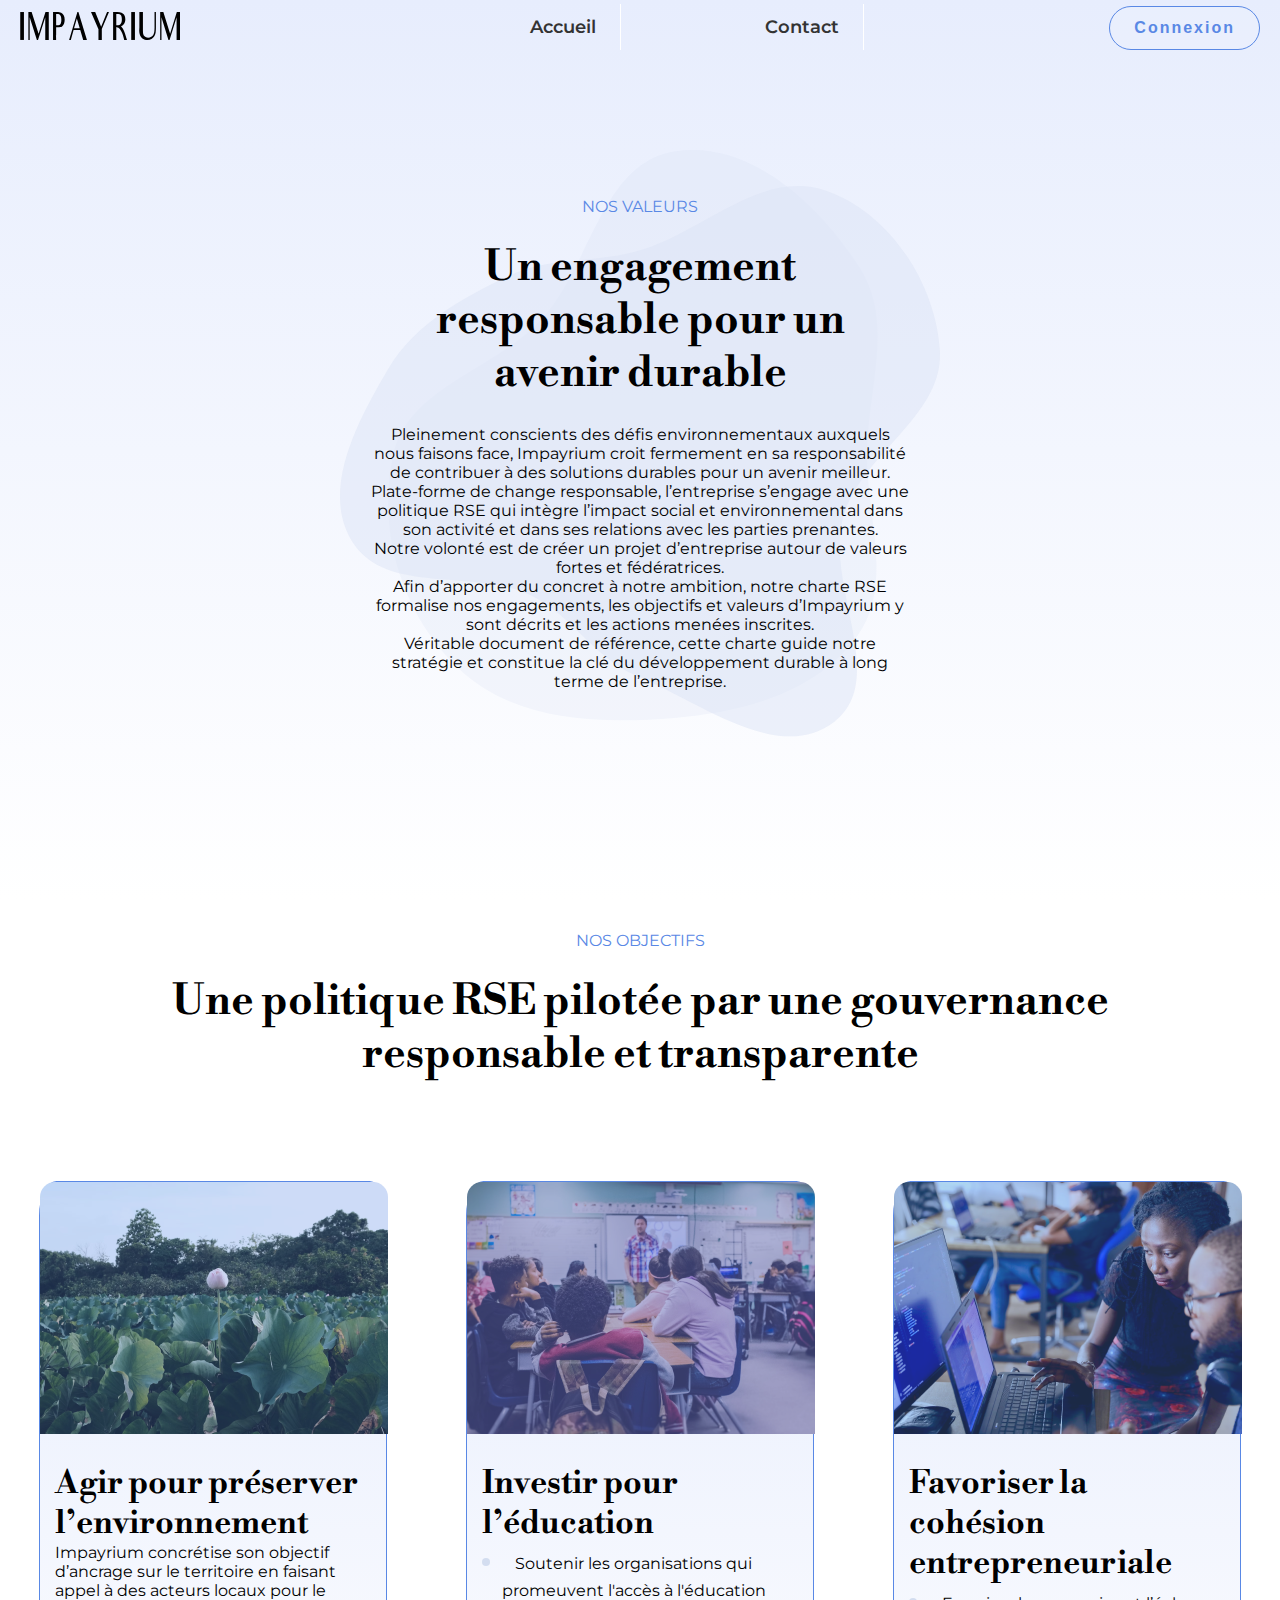
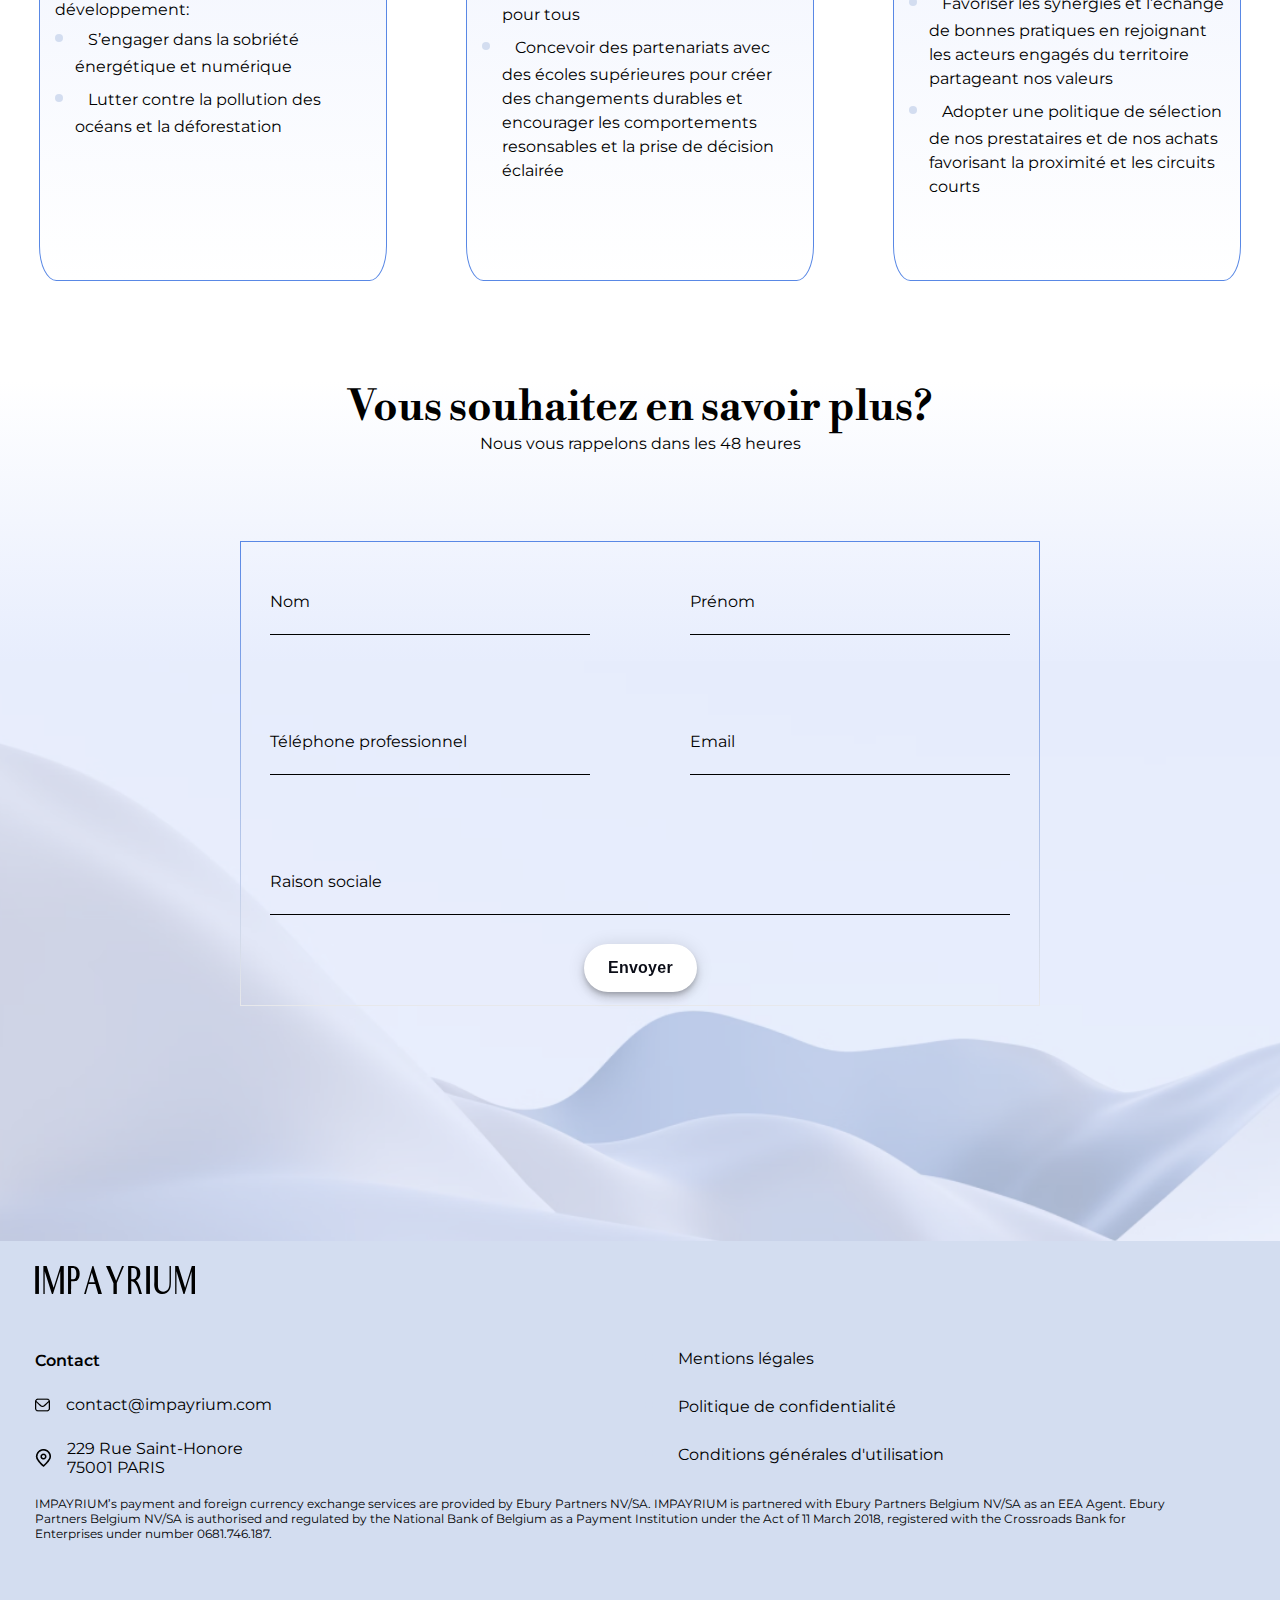
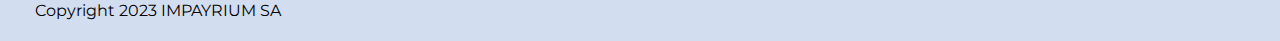
==== commit b47cd996: "finalisation responsive" ====
--- a/charte.html
+++ b/charte.html
@@ -15,41 +15,36 @@
     <script type="module" src="index.js"></script>
 </head>
 <body>
-    <header id="accueil">
-        <div class="background-valeurs container">
-            <nav class="container">
-                <div class="navbar-container">
-                    <div class="logo-liens">
-                        <div>
-                            <img class="logo" src="images/Vector.svg" alt="logo Impayrium">
-                            <img class="logo" src="images/Vector-1.svg" alt="logo Impayrium">
-                            <img class="logo" src="images/Vector-2.svg" alt="logo Impayrium">
-                            <img class="logo" src="images/Vector-3.svg" alt="logo Impayrium">
-                            <img class="logo" src="images/Vector-4.svg" alt="logo Impayrium">
-                            <img class="logo" src="images/Vector-5.svg" alt="logo Impayrium">
-                            <img class="logo" src="images/Vector-6.svg" alt="logo Impayrium">
-                            <img class="logo" src="images/Vector-7.svg" alt="logo Impayrium">
-                            <img class="logo" src="images/Vector-8.svg" alt="logo Impayrium">
-                        </div>
-                        <div class="menu" id="menu">
-                            <ul>
-                                <li><a href="index.html" class="btn cta-charte">Accueil</a></li>
-                                <li><a href="charte.html" class="btn cta-charte">Nos engagements</a></li>
-                                <li><a href="#contact" class="btn cta-charte">Contact</a></li>
-                            </ul>
-                        </div> 
-                        <div class="burger" id="burger"> <!-- Menu burger pour les petits écrans -->
-                            <span></span>
-                            <span></span>
-                            <span></span>
-                        </div>   
-                    </div>
-                    <div>
-                        <button type="button" class="btn-connexion" id="connexion">Connexion</button>
-                    </div>
+    <header id="Accueil">
+        <div class="background-valeurs">
+        <nav class="container">
+            <div class="navbar-container">
+                <div class="group-logo">
+                    <img class="logo" src="images/Vector-6.svg" alt="I de Impayrium ">
+                    <img class="logo" src="images/Vector-1.svg" alt="M de Impayrium">
+                    <img class="logo" src="images/Vector-2.svg" alt="P de Impayrium">
+                    <img class="logo" src="images/Vector-3.svg" alt="A de Impayrium">
+                    <img class="logo" src="images/Vector-4.svg" alt="Y de Impayrium">
+                    <img class="logo" src="images/Vector-5.svg" alt="R de Impayrium">
+                    <img class="logo" src="images/Vector-6.svg" alt="I de Impayrium">
+                    <img class="logo" src="images/Vector-7.svg" alt="U de Impayrium">
+                    <img class="logo" src="images/Vector-8.svg" alt="M de Impayrium">
                 </div>
-            </nav>
-        </div>
+                    <ul class="nav-list">
+                        <li><a href="index.html" class="btn cta">Accueil</a></li>
+                        <li><a href="#contact" class="btn cta">Contact</a></li>
+                    </ul>
+                <div>
+                    <button type="button" class="btn-connexion" id="connexion">Connexion</button>
+                </div>
+                <div class="menu-toggle" id="mobile-menu">
+                    <span class="bar"></span>
+                    <span class="bar"></span>
+                    <span class="bar"></span>
+                </div>
+            </div>
+        </nav>
+    </div>
     </header>
     <section id="valeurs">
         <div class="container">
@@ -153,43 +148,45 @@
         </div>     
     </section>
     <footer>
-        <div class="container mt-100 container-footer row">
-            <div class="left-footer">
-                <div class="group-logo-footer">
-                    <img class="logo-footer" src="images/Vector-6.svg" alt="logo Impayrium">
-                    <img class="logo-footer" src="images/Vector-1.svg" alt="logo Impayrium">
-                    <img class="logo-footer" src="images/Vector-2.svg" alt="logo Impayrium">
-                    <img class="logo-footer" src="images/Vector-3.svg" alt="logo Impayrium">
-                    <img class="logo-footer" src="images/Vector-4.svg" alt="logo Impayrium">
-                    <img class="logo-footer" src="images/Vector-5.svg" alt="logo Impayrium">
-                    <img class="logo-footer" src="images/Vector-6.svg" alt="logo Impayrium">
-                    <img class="logo-footer" src="images/Vector-7.svg" alt="logo Impayrium">
-                    <img class="logo-footer" src="images/Vector-8.svg" alt="logo Impayrium">
-                </div>
-                <div class="disclaimer mt-25">
-                    <p>IMPAYRIUM’s payment and foreign currency exchange services are provided by Ebury Partners NV/SA. IMPAYRIUM is partnered with Ebury Partners Belgium NV/SA as an EEA Agent. Ebury Partners Belgium NV/SA is authorised and regulated by the National Bank of Belgium as a Payment Institution under the Act of 11 March 2018, registered with the Crossroads Bank for Enterprises under number 0681.746.187.</p>
-                </div>
-                <div class="copyright">
-                    Copyright 2023 IMPAYRIUM SA
-                </div>
-            </div>
-            <div class="legal">
-                <ul>
-                    <li><a href="images/Mentions-legales.pdf" target="_blank" class="mentions">Mentions légales</a></li>
-                    <li><a href="images/Politique-de-confidentialite.pdf" target="_blank" class="mentions">Politique de confidentialité</a></li>
-                    <li><a href="images/CGU-Impayrium.pdf" target="_blank" class="mentions">Conditions générales d'utilisation</a></li>
-                </ul>
-            </div>
-            <div class="infos-impayrium">
-                <p class="title-contact">Contact</p>
-                <div class="mt-25">
-                    <div class="align-icon">
-                        <img src="images/enveloppe.png" alt="Icône enveloppe" class="icon">
-                        <a href="mailto:contact@impayrium.com?subject=Prise%20de%20contact" class="email">contact@impayrium.com</a>
+        <div class="container mt-100">
+            <div class="container-footer">
+                <div class="footer-grid">
+                    <div class="group-logo-footer box-logo">
+                        <img class="logo-footer" src="images/Vector-6.svg" alt="logo Impayrium">
+                        <img class="logo-footer" src="images/Vector-1.svg" alt="logo Impayrium">
+                        <img class="logo-footer" src="images/Vector-2.svg" alt="logo Impayrium">
+                        <img class="logo-footer" src="images/Vector-3.svg" alt="logo Impayrium">
+                        <img class="logo-footer" src="images/Vector-4.svg" alt="logo Impayrium">
+                        <img class="logo-footer" src="images/Vector-5.svg" alt="logo Impayrium">
+                        <img class="logo-footer" src="images/Vector-6.svg" alt="logo Impayrium">
+                        <img class="logo-footer" src="images/Vector-7.svg" alt="logo Impayrium">
+                        <img class="logo-footer" src="images/Vector-8.svg" alt="logo Impayrium">
                     </div>
-                    <div class="align-icon marge-icon mt-25">
-                        <img src="images/localisation.png" alt="Icône de localisation" class="icon">
-                        <p class="adress">229 Rue Saint-Honore <br>75001 PARIS</p>
+                    <div class="disclaimer box-disclaimer">
+                        <p>IMPAYRIUM’s payment and foreign currency exchange services are provided by Ebury Partners NV/SA. IMPAYRIUM is partnered with Ebury Partners Belgium NV/SA as an EEA Agent. Ebury Partners Belgium NV/SA is authorised and regulated by the National Bank of Belgium as a Payment Institution under the Act of 11 March 2018, registered with the Crossroads Bank for Enterprises under number 0681.746.187.</p>
+                    </div>
+                    <div class="copyright box-copyright">
+                        Copyright 2023 IMPAYRIUM SA
+                    </div>
+                    <div class="legal box-legal">
+                        <ul>
+                            <li><a href="images/Mentions-legales.pdf" target="_blank" class="mentions">Mentions légales</a></li>
+                            <li><a href="images/Politique-de-confidentialite.pdf" target="_blank" class="mentions">Politique de confidentialité</a></li>
+                            <li><a href="images/CGU-Impayrium.pdf" target="_blank" class="mentions">Conditions générales d'utilisation</a></li>
+                        </ul>
+                    </div>
+                    <div class="infos-impayrium box-infos">
+                        <p class="title-contact">Contact</p>
+                        <div class="mt-25">
+                            <div class="align-icon">
+                                <img src="images/enveloppe.png" alt="Icône enveloppe" class="icon">
+                                <a href="mailto:contact@impayrium.com?subject=Prise%20de%20contact" class="email">contact@impayrium.com</a>
+                            </div>
+                            <div class="align-icon marge-icon mt-25">
+                                <img src="images/localisation.png" alt="Icône de localisation" class="icon">
+                                <p class="adress">229 Rue Saint-Honore <br>75001 PARIS</p>
+                            </div>
+                        </div>
                     </div>
                 </div>
             </div>
--- a/style.css
+++ b/style.css
@@ -11,6 +11,7 @@
 }
 /*Largeur maximale des éléments et centrage du container*/
 .container{
+    width: 100%;
     max-width: 1440px;
     margin: 0 auto;
 }
@@ -18,7 +19,7 @@
 .text-center{
     text-align: center;
 }
-/*display flex sur toutes les .row et passage d'un élément en dessous quand la largeur dépasse 100%*/
+/*display flex sur toutes les row et passage d'un élément en dessous quand la largeur dépasse 100%*/
 .row{
     display: flex;
     flex-wrap: wrap;
@@ -59,7 +60,6 @@
     font-family: "Libre Bodoni", serif;
     font-size: 42px;
 }
-
 h2{
     font-family: "Libre Bodoni", serif;
     font-size: 32px;
@@ -74,50 +74,58 @@
 .color-blue{
     color: #5988E5;
 }
-.header-image { 
-    width: 100%; 
-    height: 890px;
-     background: url('images/image-banner.png') no-repeat center center/cover; 
-    }
+
 /*Barre de navigation*/
 .navbar-container{
     width:100%;
-    padding : 0.75rem 1.25rem 0.75rem 1.25rem;
+    padding : 12px 0 12px 0;
     display: flex;
     justify-content:space-between;
     align-items: center;
     margin-left: auto;
     margin-right: auto;
-    max-height: 60px;
-}
-.logo-liens{
-    width:80%;
-    display: flex;
-    justify-content: space-between;
-    align-items: center;
+    max-height: 55px;
+}
+.group-logo{
+    margin-left: 20px;
 }
 .logo{
     height: 28px;
-    margin-left: 0.6rem ;
 }
 /* Style de base pour l'en-tête */
-.menu ul{
-    display:flex;
-}
-.menu ul li{
+.nav-list {
+    display: flex;
     list-style: none;
-}
+  /*  justify-content: center;*/
+    margin: 0;
+}
+
+.nav-list li {
+    margin: 0 20px;
+}
+
+.nav-list li a {
+    color: #333;
+    text-decoration: none;
+    font-size: 18px;
+    font-weight: 600;
+}
+
+.menu-toggle {
+    display: none;
+    flex-direction: column;
+    cursor: pointer;
+}
+
+.menu-toggle .bar {
+    height: 3px;
+    width: 25px;
+    background: #333;
+    margin: 4px 0;
+}
+
 .cta{
-    margin-left: 5rem;
-    text-decoration: none;
-    color:black;
-    font-weight: 600;
-}
-.cta-charte{
-    margin-left: 5rem;
-    text-decoration: none;
-    color:black;
-    font-weight: 600;
+    margin-left: 80px;
 }
 .btn{
     padding:12px 24px;
@@ -125,8 +133,8 @@
     align-items: center;
     border-color: white;
 }
-
 .btn-connexion{
+    margin-right: 20px;
     padding:12px 24px;
     letter-spacing: 2px;
     border: 1px solid;
@@ -142,18 +150,20 @@
 .btn-connexion:hover{
     opacity: 0.7;
 }
+
+/*Page bannière*/
 .banner-container{
     justify-content: space-between;
+    width:100%;
 }
 .banner-title{
-    width:33rem;
-    margin-top: -40rem;
-    margin-left: 10rem;
+    width:530px;
+    margin-top: 150px;
+    margin-left: 160px;
     gap: 16px;
-
 }
 .banner-img{
-    margin-top: -38rem;
+    margin-top: 150px;
 }
 /*style des boutons*/
 .btn-demo{
@@ -170,9 +180,9 @@
     display: inline-flex;
     fill: currentcolor;
     font-family: "Google Sans",Roboto,Arial,sans-serif;
-    font-size: 1rem;
+    font-size: 16px;
     font-weight: 600;
-    height: 3rem;
+    height: 48px;
     justify-content: center;
     letter-spacing: .25px;
     line-height: normal;
@@ -190,17 +200,14 @@
     will-change: transform,opacity;
     z-index: 0;
 }
-
 .btn-demo:hover {
   background: #F6F9FE;
   color: #0B0D17;
 }
-
 .btn-demo:active {
   box-shadow: 0 4px 4px 0 rgb(60 64 67 / 30%), 0 8px 12px 6px rgb(60 64 67 / 15%);
   outline: none;
 }
-
 .btn-demo:focus {
   outline: none;
   border: 2px solid #0B0D17;
@@ -208,14 +215,26 @@
 .transfer-title{
     font-size: 24px;
     font-weight: 500;
-    margin-top: -8rem;
-    margin-left: 10rem;
+    margin-top: 130px;
+    margin-left: 160px;
+}
+
+/*image de fond*/
+.header-image { 
+    margin-top: -890px;
+    width: auto; 
+    max-width: 100%;
+    height: 890px;
+    background: url('images/image-banner.png'); 
+    background-size: cover; /* Ajuste la taille de l'image pour couvrir le conteneur */
+    background-position: center; /* Centre l'image dans le conteneur */
+    background-repeat: no-repeat; /* Empêche la répétition de l'image */
 }
 
 /*Animation des drapeaux*/
 .flags{
     overflow: hidden;
-    margin-top: 3rem;
+    margin-top: 48px;
 }
 .float-startLeft {
     float: left !important;
@@ -391,12 +410,49 @@
     width: 100%; 
     height: 280px;
     background-image: linear-gradient(180deg,#E7EDFD,#FFFFFF);
-    }
-.flags-Lo{
-    overflow: hidden;
-}
-.container-gif-text{
-    align-items: flex-start;
+}
+.titre-engagements{
+    margin-top: -250px;
+}
+.container-engagements{
+    margin-left: auto;
+    margin-right: auto;
+    height: auto;
+    width: 100%;
+    display: flex;
+}
+.container-gif-grid{
+    display: grid;
+    grid-template-columns: 1fr 1fr;
+    grid-template-rows:600x 600px 600px;
+    justify-items: center;
+    align-items: center;
+    column-gap: 50px;
+}
+
+/*on place les éléments dans la grille*/
+
+.box-money{
+    grid-column: 1/2;
+}
+.box-text-money{
+    grid-column: 2/3;
+}
+.box-dollar{
+    grid-column: 2/3;
+    grid-row: 2;
+}
+.box-text-dollar{
+    grid-column: 1/2;
+    grid-row: 2;
+}
+.box-shield{
+    grid-column: 1/2;
+    grid-row: 3;
+}
+.box-text-shield{
+    grid-column: 2/3;
+    grid-row: 3;
 }
 .text-engagements{
     width:435px;
@@ -409,8 +465,8 @@
     text-align: left;
 } 
 ul li{
-   text-indent: -1.2em;
-   padding-left: 1.2em;
+   text-indent: -20px;
+   padding-left: 20px;
    line-height: 1.5;
 }
 ul li::marker { 
@@ -472,31 +528,31 @@
     background-image: linear-gradient(360deg,#E7EDFD,#FFFFFF);
 }
 .img-background-inversee{
-        width: 100%;
-        height: 880px; /* Définir la hauteur du conteneur */
-        background-image: url("images/image-inversee.png"); /* Chemin de l'image */
-        background-size: cover; /* Ajuste la taille de l'image pour couvrir le conteneur */
-        background-position: center; /* Centre l'image dans le conteneur */
-        background-repeat: no-repeat; /* Empêche la répétition de l'image */
+    width: 100%;
+    height: 880px;
+    background-image: url("images/image-inversee.png");
+    background-size: cover;
+    background-position: center;
+    background-repeat: no-repeat;
 }
 .container-contact{
     border: 1px solid;
     margin-left: auto;
     margin-right: auto;
-    height: 29rem;
-    width: 50rem;
+    height: 465px;
+    width: 800px;
     display: flex;
     justify-content: center;
     align-items: flex-start;
     border-radius: 8px;
-    margin-top: -63rem;
+    margin-top: -1000px;
     border-image: linear-gradient(to bottom, #5988E5, #E7E8EB)1;
 }
 .form-grid{
     display: grid;
-    grid-template-columns: 20em 20em;/*on crée deux colonnes qui vont occuper chacune la moitié du container*/
-    grid-template-rows:40px 40px 40px;/*on définit la hauteur des lignes*/
-    gap:100px;/*on espace les éléments de la grille*/
+    grid-template-columns: 320px 320px;
+    grid-template-rows:40px 40px 40px;
+    gap:100px;
 }
 /*on définit la place du label par rapport au champs*/
 .mp-label{
@@ -535,6 +591,7 @@
     font-size: 20px;
     width:100%;
 }
+
 /*style des boutons*/
 .btn-contact{
     text-decoration: none;
@@ -570,27 +627,23 @@
     will-change: transform,opacity;
     z-index: 0;
 }
-
 .btn-contact:hover {
   background: #F6F9FE;
   color: #0B0D17;
 }
-
 .btn-contact:active {
   box-shadow: 0 4px 4px 0 rgb(60 64 67 / 30%), 0 8px 12px 6px rgb(60 64 67 / 15%);
   outline: none;
 }
-
 .btn:focus {
   outline: none;
   border: 2px solid #0B0D17;
 }
 .mp-bouton{
-    margin-top: 2rem;
+    margin-top: 32px;
     display:flex;
     justify-content:center;
 }
-
 .form-control{
     color : red
 }
@@ -608,57 +661,73 @@
 
 /*Footer*/
 .container-footer{
-    justify-content: space-between;
-    align-items: first baseline;
     background-color: #D3DDF0;
-    height: 250px;
+    height: 270px;
     width: 100%;
-    margin-top: 18rem;
+    margin-top: 265px;
     opacity: 100%;
 }
+.footer-grid{
+    display: grid;
+    grid-template-columns: 1fr 0.5fr 0.5fr;
+    grid-template-rows:80px 80px 80px;
+    row-gap:10px;
+}
+.box-logo{
+    grid-column: 1/2;
+}
+.box-disclaimer{
+    grid-row: 2;
+    grid-column: 1/2;
+}
+.box-copyright{
+    grid-row: 3;
+    grid-column: 1/2;
+}
+.box-legal{
+    grid-column: 2/3;
+}
+.box-infos{
+    grid-row: 1/3;
+    grid-column: 3/4;
+}
+
 .group-logo-footer{
-    display: flex;
-    align-items: center;
+    margin-left: 35px;
+    margin-top: 16px;
 }
 .logo-footer{
-    margin-top: 1rem;
-    height: 24px;
-    margin-left: 2.2rem ;
-}
-.group-logo-footer ul li{
-    margin-top: 2.2rem;
-    list-style: none;
-    line-height: 1.6rem;
-    margin-left: 17rem;
+    height: 28px;
 }
 .legal{
-    margin-top: 2.2rem;
-    margin-right: 1rem;
+    margin-top: 24px;
+    margin-right: 16px;
+}
+.legal ul li{
+    margin: 0;
+    padding: 0;
 }
 .mentions{
     text-decoration: none;
     color: black;
+    line-height: 3;
 }
 .disclaimer{
     font-size: 12px;
-    width: 600px;
-    margin-left:2.2rem;
+    width: 90%;
+    margin-left:35px;
+    margin-top: 15px;
 }
 .copyright{
-    margin-left: 2.2rem;
-    margin-top: 1rem;
-}
-.left-footer{
-    margin-top: 2.2rem;
-    margin-right: 3rem;
+    margin-top: 36px;
+    margin-left: 35px;
 }
 .infos-impayrium{
-    margin-top: 2.2rem;
-    margin-right: 2.2rem;
-    width: 300px;
+    margin-top: 40px;
+    margin-right: 35px;
     border-left: 1px solid;
     border-color: #5988E5;
-    padding-left: 3rem;
+    padding-left: 35px;
 }
 .title-contact{
     font-weight: 600;
@@ -671,14 +740,13 @@
     float: left;
 }
 .email{
-    margin-left: 1rem;
+    margin-left: 16px;
     text-decoration: none;
     color:black;
 }
 .adress{
-    margin-left: 1rem;
-}
-
+    margin-left: 16px;
+}
 /*Page charte*/
 .background-valeurs{
     width: 100%; 
@@ -689,12 +757,12 @@
     display: block;
     margin-left: auto;
     margin-right: auto;
-    margin-top: -47rem;
-    width:50%;
+    margin-top: -750px;
+    width:600px;
 }
 .valeurs-title{
-    margin-top: -40rem;
-    width:50%;
+    margin-top: -640px;
+    width:600px;
     margin-left: auto;
     margin-right: auto;
 }
@@ -704,7 +772,7 @@
     margin-right: auto;
 }
 .objectif-title{
-    margin-top: 15rem;
+    margin-top: 240px;
 }
 .img-rse {
     border-top-left-radius: 15px; /* Rayon du coin supérieur gauche */
@@ -730,130 +798,332 @@
     align-items: center;
     background-image: linear-gradient(180deg,#E7EDFD,#FFFFFF);
 }
+
+/*première page responsive à 1380px, on passe le screenshot sous le titre*/
 @media (max-width:1380px){
-    .header-image { 
-        height: 800px;
-         background: url('images/image-banner.png') no-repeat center 100%/cover; 
-        }
     .banner-container{
         display: block;
         text-align: center;
     }
     .banner-title{
-        margin-top: -44rem;
+        margin-top: 100px;
         margin-left: auto;
         margin-right: auto;
     }
+    .header-image{
+        margin-top: -980px;
+    }
     .banner-img{
-        margin-top: 2rem;
+        margin-top:32px;
         width: 100%;
-
     }
     .transfer-title{
-        margin-top: 2rem;
+        margin-top: 32px;
         text-align: center;
-        margin-left: 0rem;
-    }
-    .flags{
-        margin-top: 0.96rem;
-    }
+        margin-left: 0;
+    }
+}
+
+/*footer responsive, modif de l'agencement contacts et mentions à partir de 1280px*/
+@media (max-width: 1280px){
     .container-footer{
-        justify-content: space-around;
-        align-items: start;
-        height: 320px;
-    }
-    .disclaimer{
-        margin-top: 90px;
+        height: 400px;
+        margin-top: 235px;
+    }
+    .footer-grid{
+        display: grid;
+        grid-template-columns: 1fr 1fr;
+        grid-template-rows:50px 150px 50px 30px;
+        row-gap:20px;
+        column-gap: 50px;
+    }
+    .infos-impayrium{
+        border: none;
+    }
+    .box-logo{
+        grid-column: 1/2;
+    }
+    .box-disclaimer{
+        grid-row: 3;
+        grid-column: 1/3;
+    }
+    .box-copyright{
+        grid-row: 4;
+        grid-column: 1/2;
+    }
+    .box-legal{
+        grid-row: 2;
+        grid-column: 2/3;
+    }
+    .box-infos{
+        grid-row: 2;
+        grid-column: 1/2;
+    }
+    .legal{
+        margin-top: 24px;
+    }
+    .group-logo-footer{
+        margin-top: 25px;
+    }
+    .infos-impayrium{
+        margin-top: 40px;
+        border: none;
     }
     .copyright{
-        margin-top: 30px;
-    }
-    .legal{
-        margin-right: auto;
-        margin-left: auto;
-    }
-    .mentions{
-        text-decoration: none;
-        color: black;
-    }
-    .infos-impayrium{
-        margin-top: -140px;
-        margin-left: 42rem;
-        width: 300px;
-        border: none;
-    }
-    
-}
-/*Style page charte*/
-@media(max-width : 1180px ){
-    .cta-charte{
-        margin-left: 20px;
-    }
-    .nuage-title{
-        display: block;
+        margin-top: 50px;
+    }
+}
+/*responsive page charte containers images/textes à partir de 1045px*/
+@media(max-width:1045px){
+.container-flag{
+    margin-top: 25px;
+    }
+}
+
+
+/* Page engagements responsive on passe les textes sous les gif à 925px*/
+@media (max-width: 925px){
+
+    .container-engagements{
         margin-left: auto;
         margin-right: auto;
-        width:550px;
-    }
-    .valeurs-title{
-        width:500px;
+        height: auto;
+        width: 100%;
+        display: flex;
+    }
+    .container-gif-grid{
+        display: grid;
+        grid-template-columns: 1fr;
+        grid-template-rows:600x 600px 600px 600px 600px 600px;
+        justify-items: center;
+        align-items: center;
+    }
+    /*on place les éléments dans la grille*/
+    .box-money{
+        grid-column: 1/2;
+    }
+    .box-text-money{
+        grid-row: 2;
+        grid-column: 1/2;
+    }
+    .box-dollar{
+        grid-column: 1/2;
+        grid-row: 3;
+    }
+    .box-text-dollar{
+        grid-column: 1/2;
+        grid-row: 4;
+    }
+    .box-shield{
+        grid-column: 1/2;
+        grid-row: 5;
+    }
+    .box-text-shield{
+        grid-column: 1/2;
+        grid-row: 6;
+    }
+}
+/* Menu responsive à partir de 980px*/
+@media (max-width: 980px) {
+    .menu-toggle {
+        display: flex;
+        margin-right: 20px;
+    }
+    .btn-connexion{
+        display: none;
+    }
+    .nav-list {
+        flex-direction: column;
+        background:black;
+        position: absolute;
+        top: 60px;
+        width: 100%;
+        display: none;
+    }
+    .nav-list li {
+        text-align: center;
+        margin: 10px 0;
+    }
+    .nav-list li a {
+        color: white;
+    }
+    .nav-list.show {
+        display: flex;
+    }
+    .cta{
+        margin-left: 0;
+
+    }
+    .btn{
+        padding:0px 0px;
+        border: none;
+    }
+    
+}
+/*formulaire responsive à partir de 805px*/
+@media(max-width : 805px){
+    .container-contact{
+        height:auto;
+        width: 375px;
+    }
+    .form-grid{
+        display: grid;
+        grid-template-columns: 340px;
+        grid-template-rows:40px 40px 40px 40px 40px;
+        row-gap: 50px;
+    }
+    .box-nom{
+        grid-row:1;
+        grid-column: 1/2;
+    }
+    .box-prenom{
+        grid-row:2;
+        grid-column: 1/2;
+    }
+    .box-tel{
+        grid-column: 1/2;
+        grid-row: 3;
+    }
+    .box-mail{
+        grid-column: 1/2;
+        grid-row: 4;
+    }
+    .box-raison{
+        grid-column: 1/2;
+        grid-row: 5;
+    }
+    input{
+        background-color: transparent;
+        border:none;
+        border-bottom: 1px solid;
+        border-color:black;
+        font-size: 20px;
+        width:100%;
+    }
+    
+
+}
+/* Footer responsive à partir de 760px*/
+@media(max-width : 760px){
+    .container-footer{
+        height: 650px;
+        margin-top: 235px;
+    }
+    .footer-grid{
+        display: grid;
+        grid-template-columns: 1fr;
+        grid-template-rows:50px 150px 150px 50px 30px;
+        row-gap:20px;
+    }
+    .box-logo{
+        grid-row: 1;
+        grid-column: 1;
+    }
+    .box-disclaimer{
+        grid-row: 4;
+        grid-column: 1;
+    }
+    .box-copyright{
+        grid-row: 5;
+        grid-column: 1;
+    }
+    .box-legal{
+        grid-row: 3;
+        grid-column: 1;
+    }
+    .box-infos{
+        grid-row: 2;
+        grid-column: 1;
+    }
+    .group-logo-footer{
+        margin-left: 15px;
+    }
+    .mentions{
+        margin-left: 15px;
+    }
+    .disclaimer{
+        width: 90%;
+        margin-left:15px;
+        margin-right: 15px;
+    }
+    .copyright{
+        margin-top: 75px;
+        margin-left: 15px;
+    }
+    .infos-impayrium{
+        margin-left: 15px;
+        padding-left: 0;
+    }
+}
+
+/*screenshot responsive à partir de 600px*/
+@media(max-width : 600px){
+    .screenshot{
+        width: 370px;
+        height:auto;
+    }
+    .container-title-ONG{
+        width: 350px;
+    }
+    .text-ONG{
+        width: 350px;
+    }
+    .img-ONG{
+        margin-right: 0;
+    }
+    .bureau-ONG{
+        width: 360px;
+        height: auto;
         margin-left: auto;
         margin-right: auto;
     }
+    .text-engagements{
+        width:360px;
+    }
+    .gif{
+        width: 360px;
+        height: auto;
+    }
+    /*Page charte*/
+    .nuage-title{
+        width:360px;
+        margin-top: -800px;
+    }
+    .valeurs-title{
+        width:370px;
+        margin-top: -350px;
+    }
+    .container-flag{
+        margin-top: 25px;
+    }
     .objectif-title{
-        margin-top: 10rem;
-    }
-    .container-flag{
-        margin-top: 20px;
-    }
-}
-/* Styles en mode mobile */
-@media (max-width: 980px) {
-    .navbar-container{
-        align-items: center;
-    }
-    .btn-connexion{
-        display: none;
-    }
-    .logo-liens{
-        justify-content: space-between;
-        width: 100%;
-    }
-    .menu {
-        display: none; /* Cacher le menu normal */
-    }
-    .burger {
-        display: flex; /* Afficher le burger */
-        flex-direction: column;
-        justify-content: space-around;
-        width: 40px;
-        height: 30px;
-        cursor: pointer;
-    }
-    .burger span {
-        background-color: #333;
-        width: 100%;
-        height: 3px;
-        border-radius: 2px;
-    }
-    /* Menu en mode mobile */
-    .menu.active {
-        display: flex;
-        background-color: none;
-        margin-top: 2.2rem;
-    }
-    .menu.active ul {
-        flex-direction: column; /* Liste verticale */
-        align-items: start;
-    }
-    .menu.active ul li {
-        margin-top: 5px;
-    }
-    .btn{
-        border: none;
-    }
-    .burger.active { 
-        display: none;
-    }
-}
-
+        margin-top: 150px;
+    }
+}
+
+/*titre accueil responsive à partir de 545px*/
+@media(max-width : 545px){
+    /*on définit taille des titres et police*/
+h1{
+    font-size: 36px;
+}
+h2{
+    font-size: 26px;
+}
+h3{
+    font-size: 22px;
+}
+h4{
+    font-size: 16px;
+}
+.container-engagements{
+    width: 90%;
+}
+.banner-title{
+    width:370px;
+}
+.transfer-title{
+    font-size: 22px;
+}
+
+}
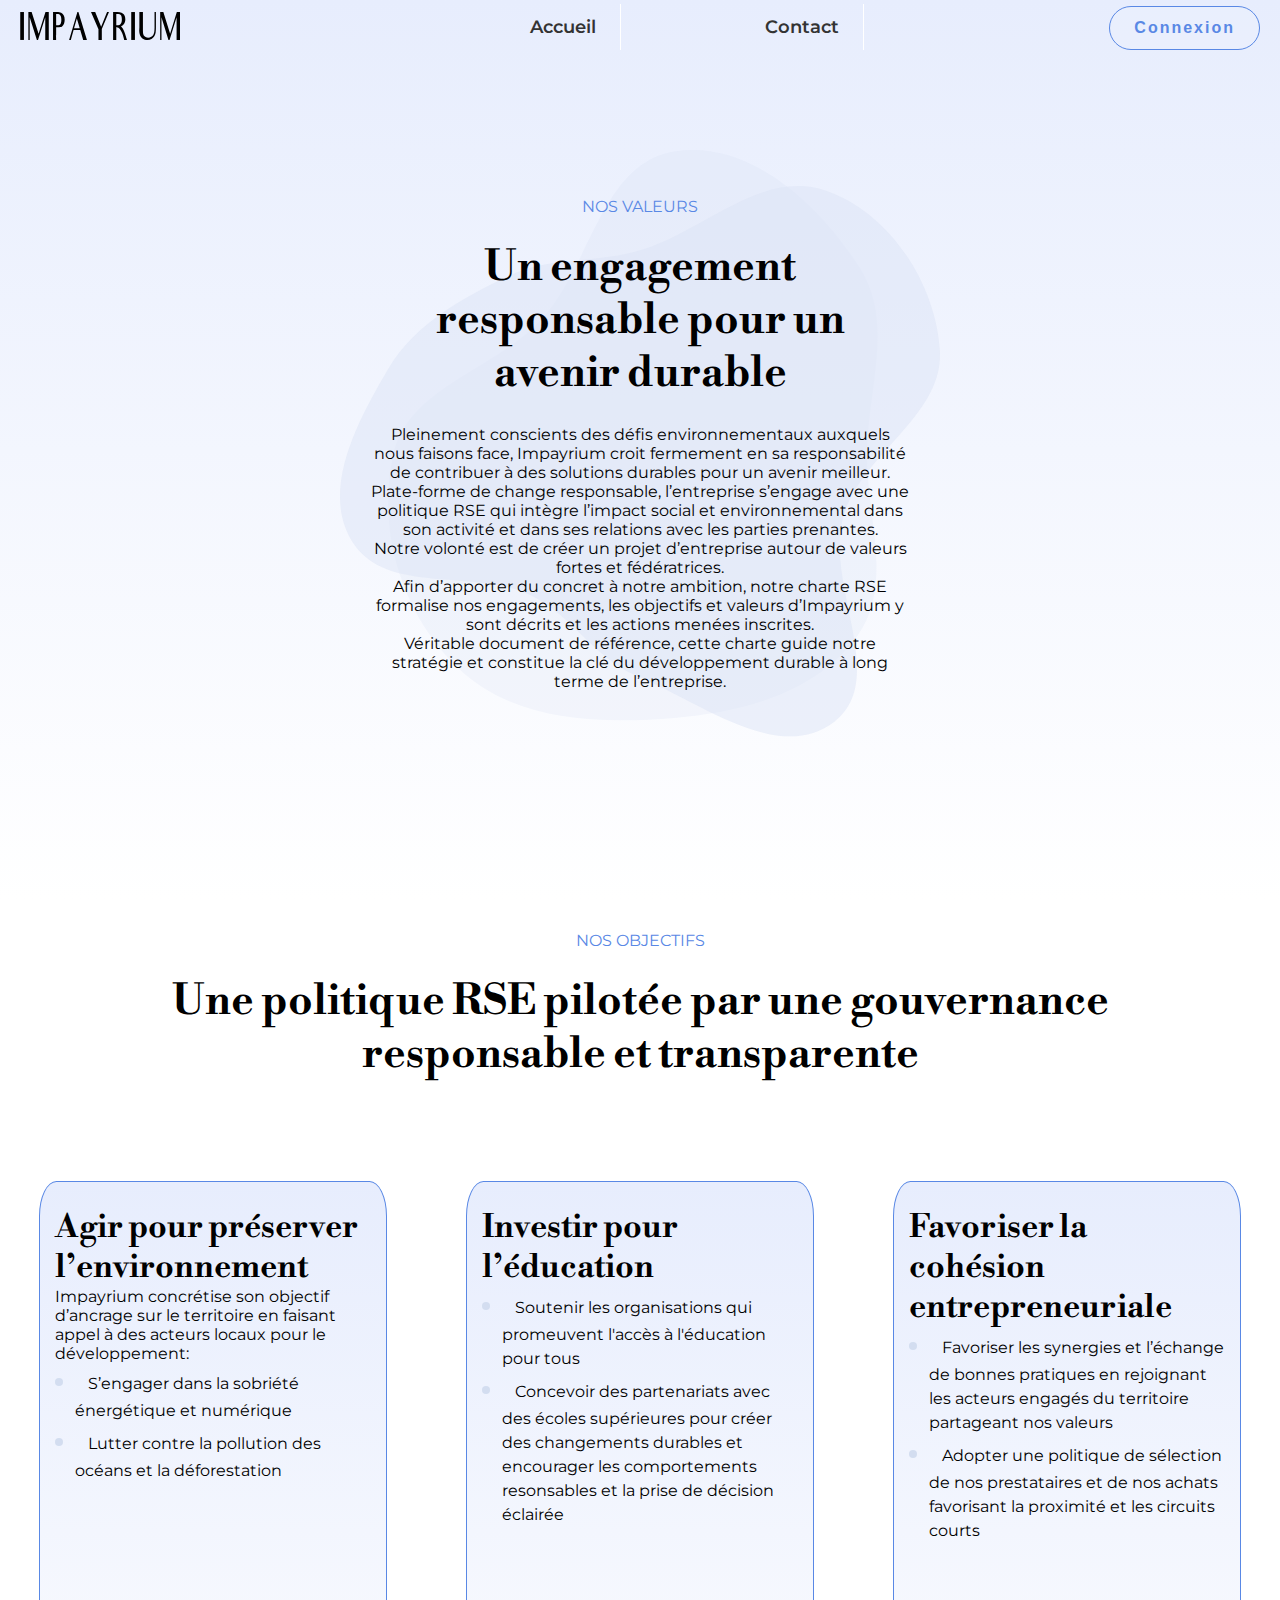
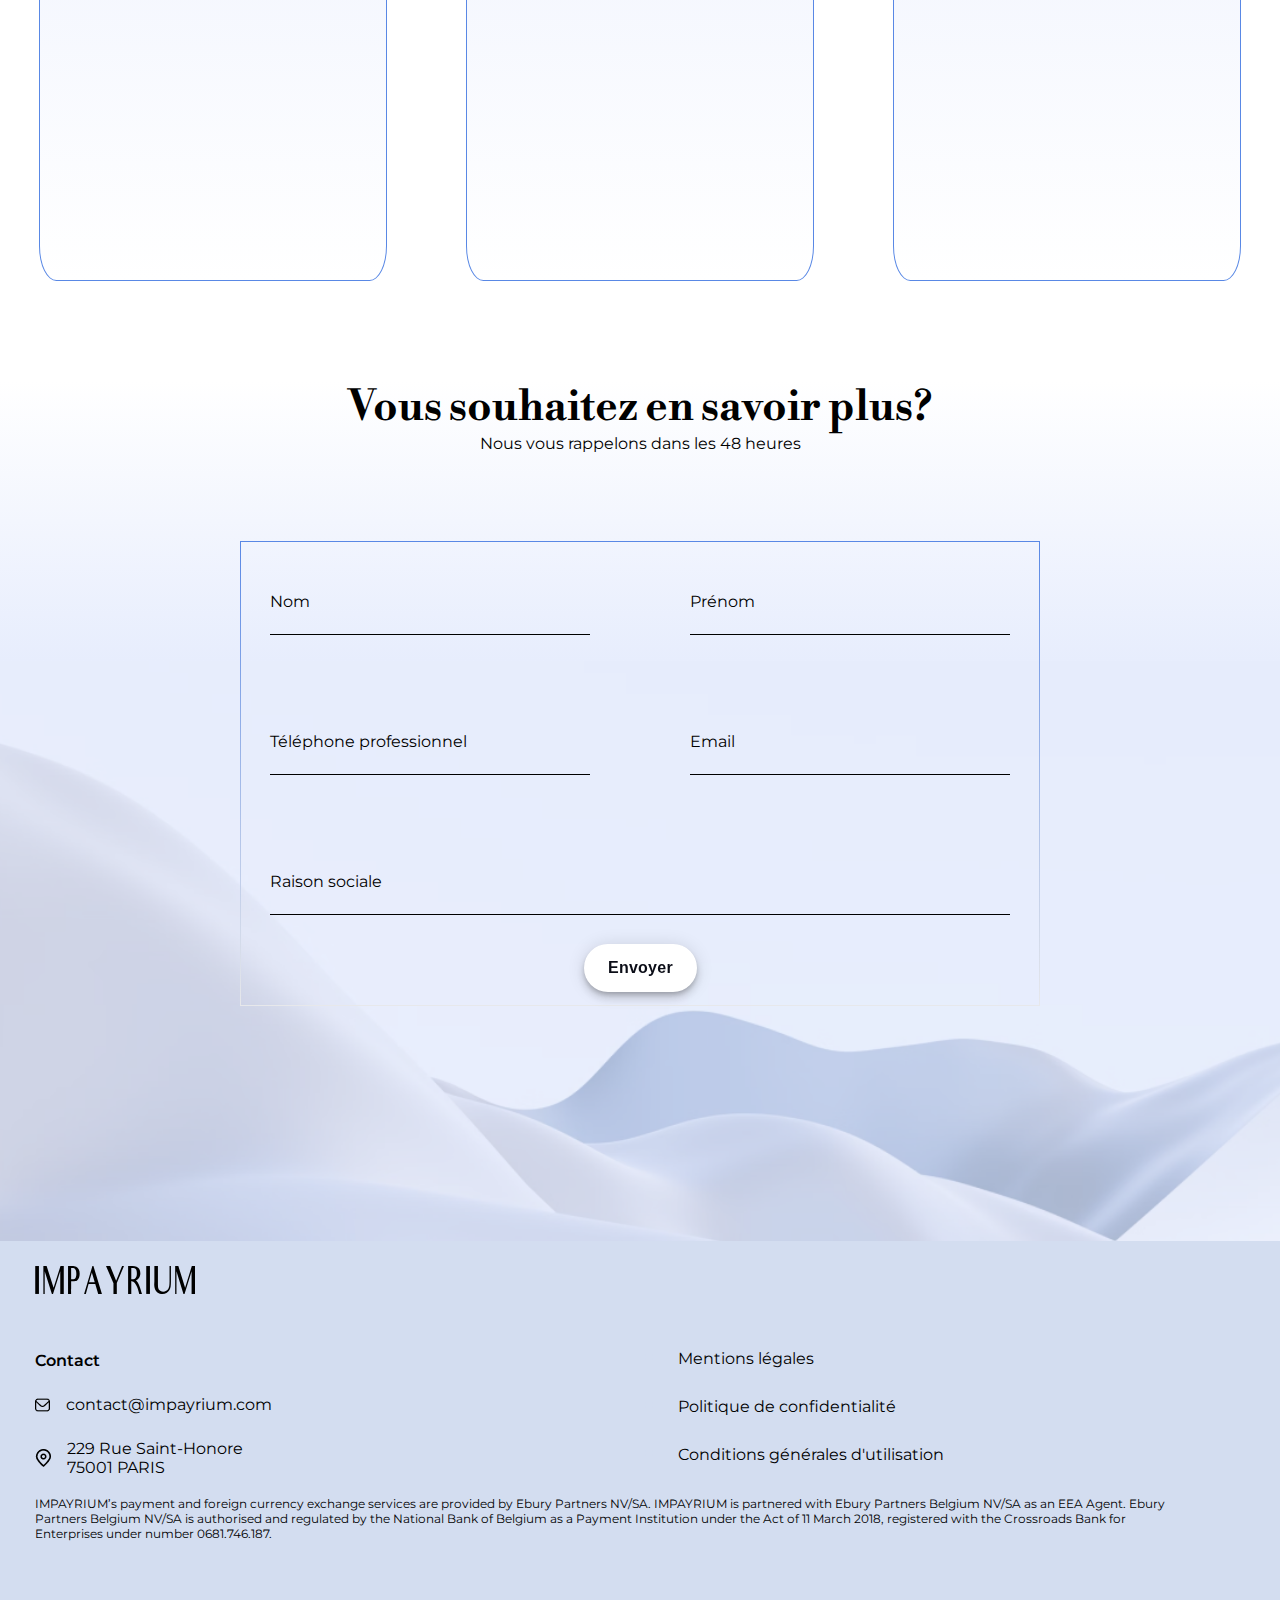
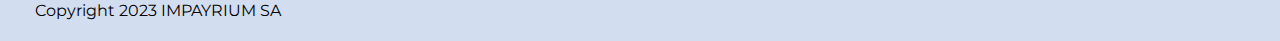
==== commit c74ff686: "Suppression images dans chartes.html" ====
--- a/charte.html
+++ b/charte.html
@@ -70,7 +70,7 @@
             <div class="container mt-100 ">
                 <div class="row container-engagements">
                     <div class="col-33 container-flag">
-                        <img src="images/environnement.png" alt="un champs avec une fleur sur fond bleu" class="img-rse">
+                     <!--<img src="images/environnement.png" alt="un champs avec une fleur sur fond bleu" class="img-rse">-->   
                         <div class="text-flags">
                             <h2 class="french-title mt-25">Agir pour préserver l’environnement</h2>
                             <p>Impayrium concrétise son objectif d’ancrage sur le territoire en faisant appel à des acteurs locaux pour le développement:</p>
@@ -81,7 +81,7 @@
                         </div> 
                     </div>
                     <div class="col-33 container-flag">
-                        <img src="images/education.png" alt="une salle de classe sur fond bleu" class="img-rse">
+                       <!--<img src="images/education.png" alt="une salle de classe sur fond bleu" class="img-rse">--> 
                         <div class="text-flags">
                             <h2 class="french-title mt-25">Investir pour l’éducation</h2>
                             <ul>
@@ -91,7 +91,7 @@
                         </div>
                     </div>
                     <div class="col-33 container-flag">
-                        <img src="images/cohesion.png" alt="Des gens devant un ordinateurs sur un bureau" class="img-rse">
+                      <!--<img src="images/cohesion.png" alt="Des gens devant un ordinateurs sur un bureau" class="img-rse">-->  
                         <div class="text-flags">
                             <h2 class="french-title mt-25">Favoriser la cohésion entrepreneuriale</h2>
                             <ul>
@@ -105,14 +105,15 @@
         </div>
     </section>
     <section id="contact" class="mt-100">
-        <div class="container">
+        
             <div class="background-contact">
                 <h1 class="text-center">Vous souhaitez en savoir plus?</h1>
                 <p class="text-center">Nous vous rappelons dans les 48 heures</p>
             </div>
             <div class="img-background-inversee"></div>
+            <div class="container">
             <div class="container-contact mt-50">
-                <form id = form>
+                <form method="post" action="" id = form>
                     <div class="form-grid mt-50 ">
                         <div class="box-nom mp-label form-control">
                             <label>Nom</label>
@@ -140,6 +141,7 @@
                             <small>Message d'erreur</small>
                         </div>
                     </div>
+                    <div class="g-recaptcha" data-sitekey="votre-site-key"></div>
                     <div class="mp-bouton">
                         <button type="submit" class="btn-contact">Envoyer</button>
                     </div>
@@ -148,8 +150,8 @@
         </div>     
     </section>
     <footer>
-        <div class="container mt-100">
-            <div class="container-footer">
+        <div class="container-footer mt-100">
+            <div class="container">
                 <div class="footer-grid">
                     <div class="group-logo-footer box-logo">
                         <img class="logo-footer" src="images/Vector-6.svg" alt="logo Impayrium">
--- a/style.css
+++ b/style.css
@@ -224,7 +224,7 @@
     margin-top: -890px;
     width: auto; 
     max-width: 100%;
-    height: 890px;
+    height: 1200px;
     background: url('images/image-banner.png'); 
     background-size: cover; /* Ajuste la taille de l'image pour couvrir le conteneur */
     background-position: center; /* Centre l'image dans le conteneur */
@@ -412,7 +412,7 @@
     background-image: linear-gradient(180deg,#E7EDFD,#FFFFFF);
 }
 .titre-engagements{
-    margin-top: -250px;
+    margin-top: -350px;
 }
 .container-engagements{
     margin-left: auto;
@@ -897,6 +897,7 @@
         grid-template-rows:600x 600px 600px 600px 600px 600px;
         justify-items: center;
         align-items: center;
+        column-gap: 0px;
     }
     /*on place les éléments dans la grille*/
     .box-money{
@@ -1116,8 +1117,9 @@
 h4{
     font-size: 16px;
 }
+
 .container-engagements{
-    width: 90%;
+    width: 100%;
 }
 .banner-title{
     width:370px;
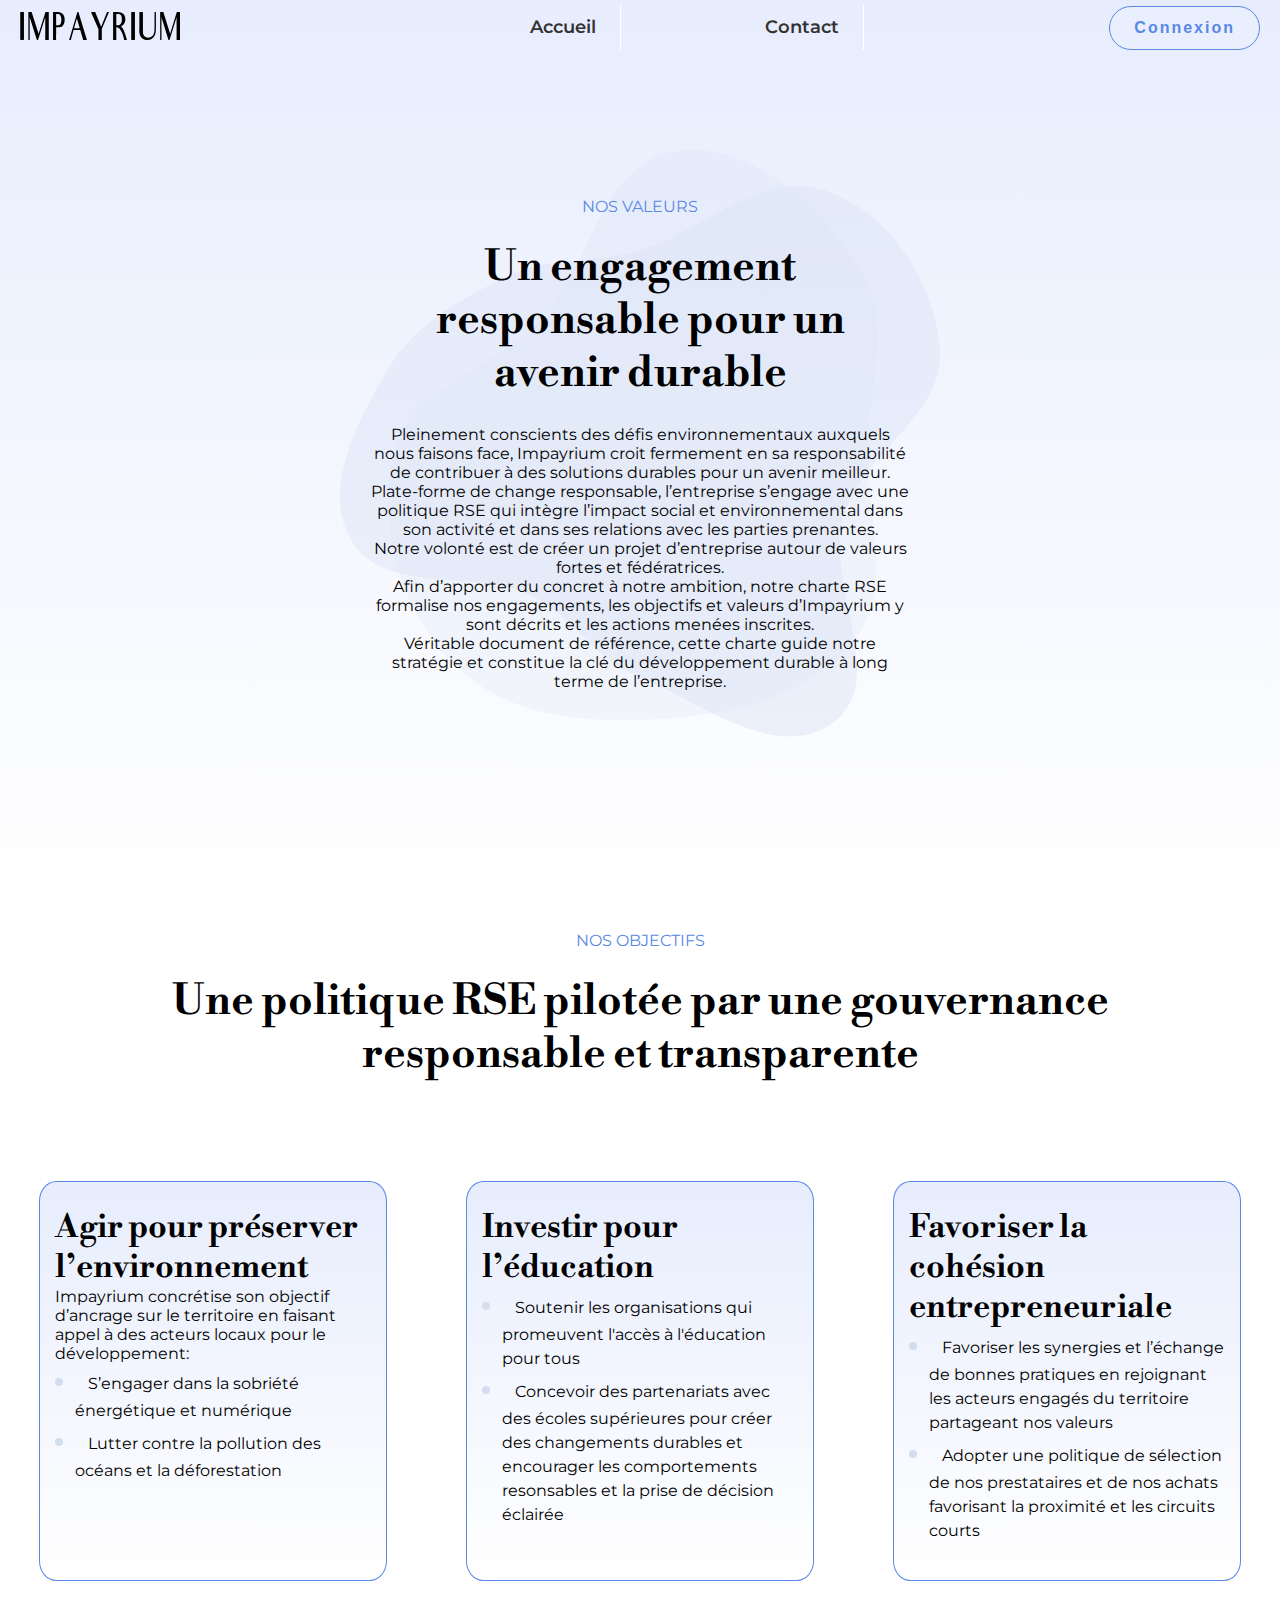
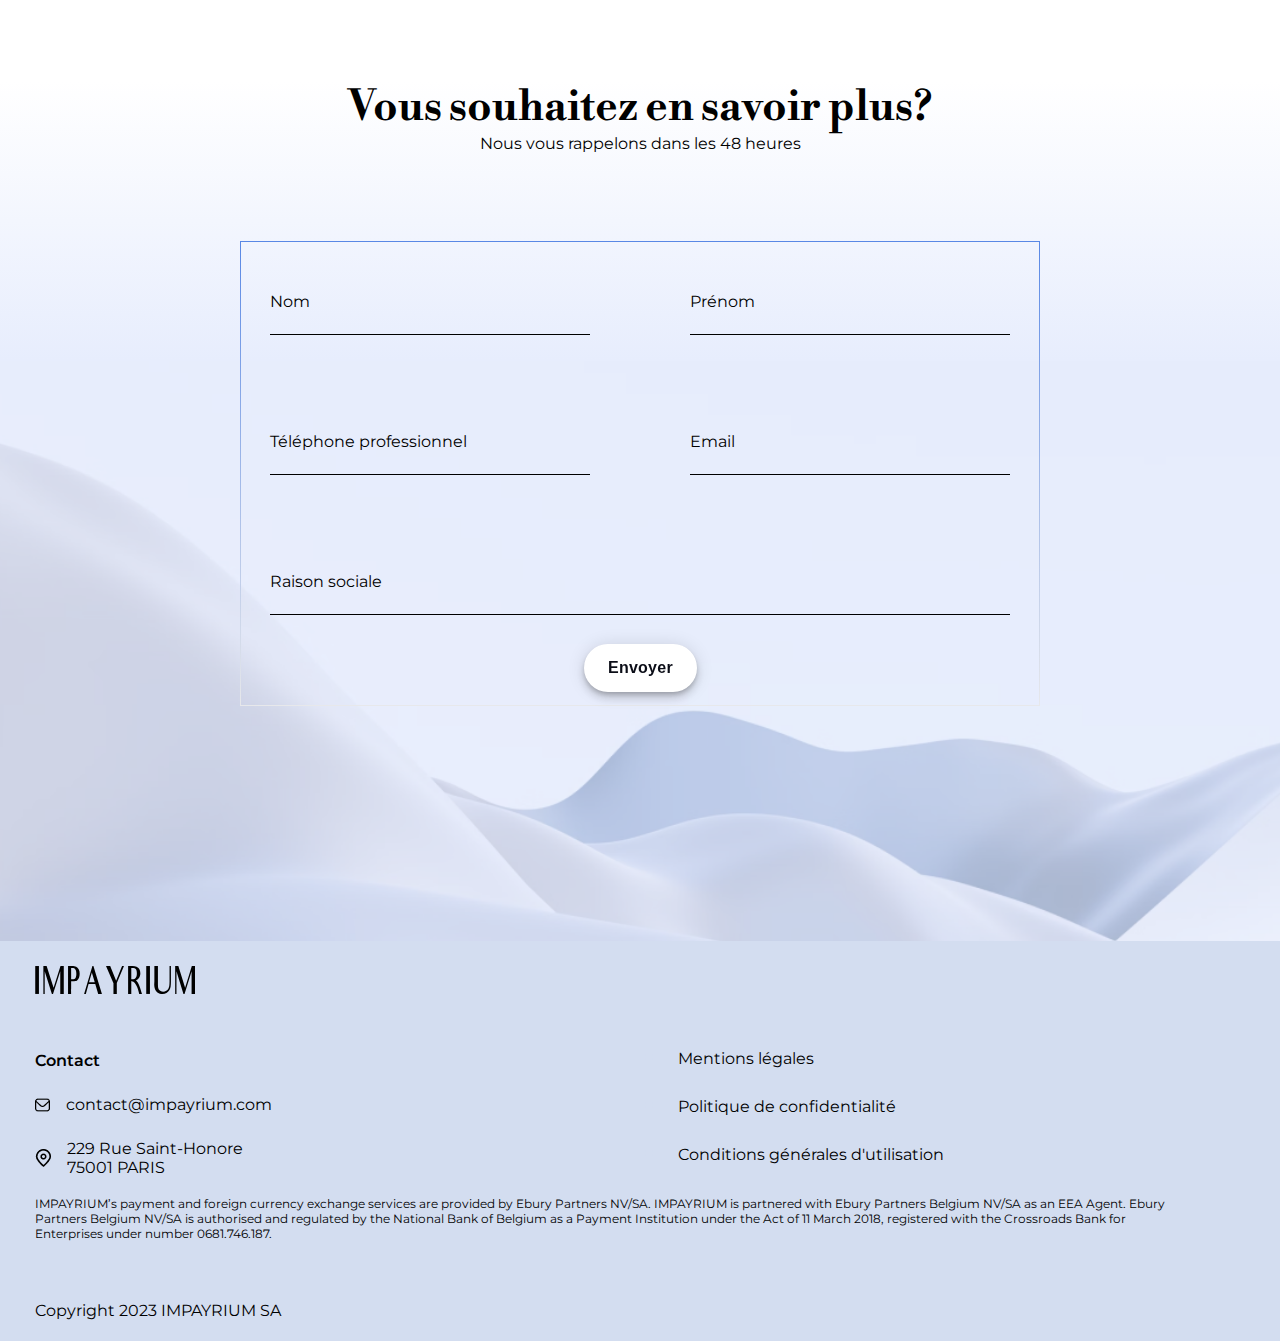
==== commit ff555dc6: "modif index.js pour gestion du captcha et envoi des données du formulaire au serveur" ====
--- a/charte.html
+++ b/charte.html
@@ -132,7 +132,7 @@
                         </div>
                         <div class="box-mail mp-label form-control">
                             <label>Email</label>
-                            <input type="email"  id="email" required>
+                            <input type="email" name="email" id="email" required>
                             <small>Message d'erreur</small>
                         </div>
                         <div class="box-raison mp-label form-control">
--- a/style.css
+++ b/style.css
@@ -774,6 +774,9 @@
 .objectif-title{
     margin-top: 240px;
 }
+.gouvernance{
+    width : 600px;
+}
 .img-rse {
     border-top-left-radius: 15px; /* Rayon du coin supérieur gauche */
     border-top-right-radius: 15px; /* Rayon du coin supérieur droit */
@@ -790,7 +793,7 @@
 }
 .container-flag{
     width: 348px;
-    height:700px;
+    height:400px;
     border: 1px solid;
     border-color: #5988E5;
     border-radius: 5%;
